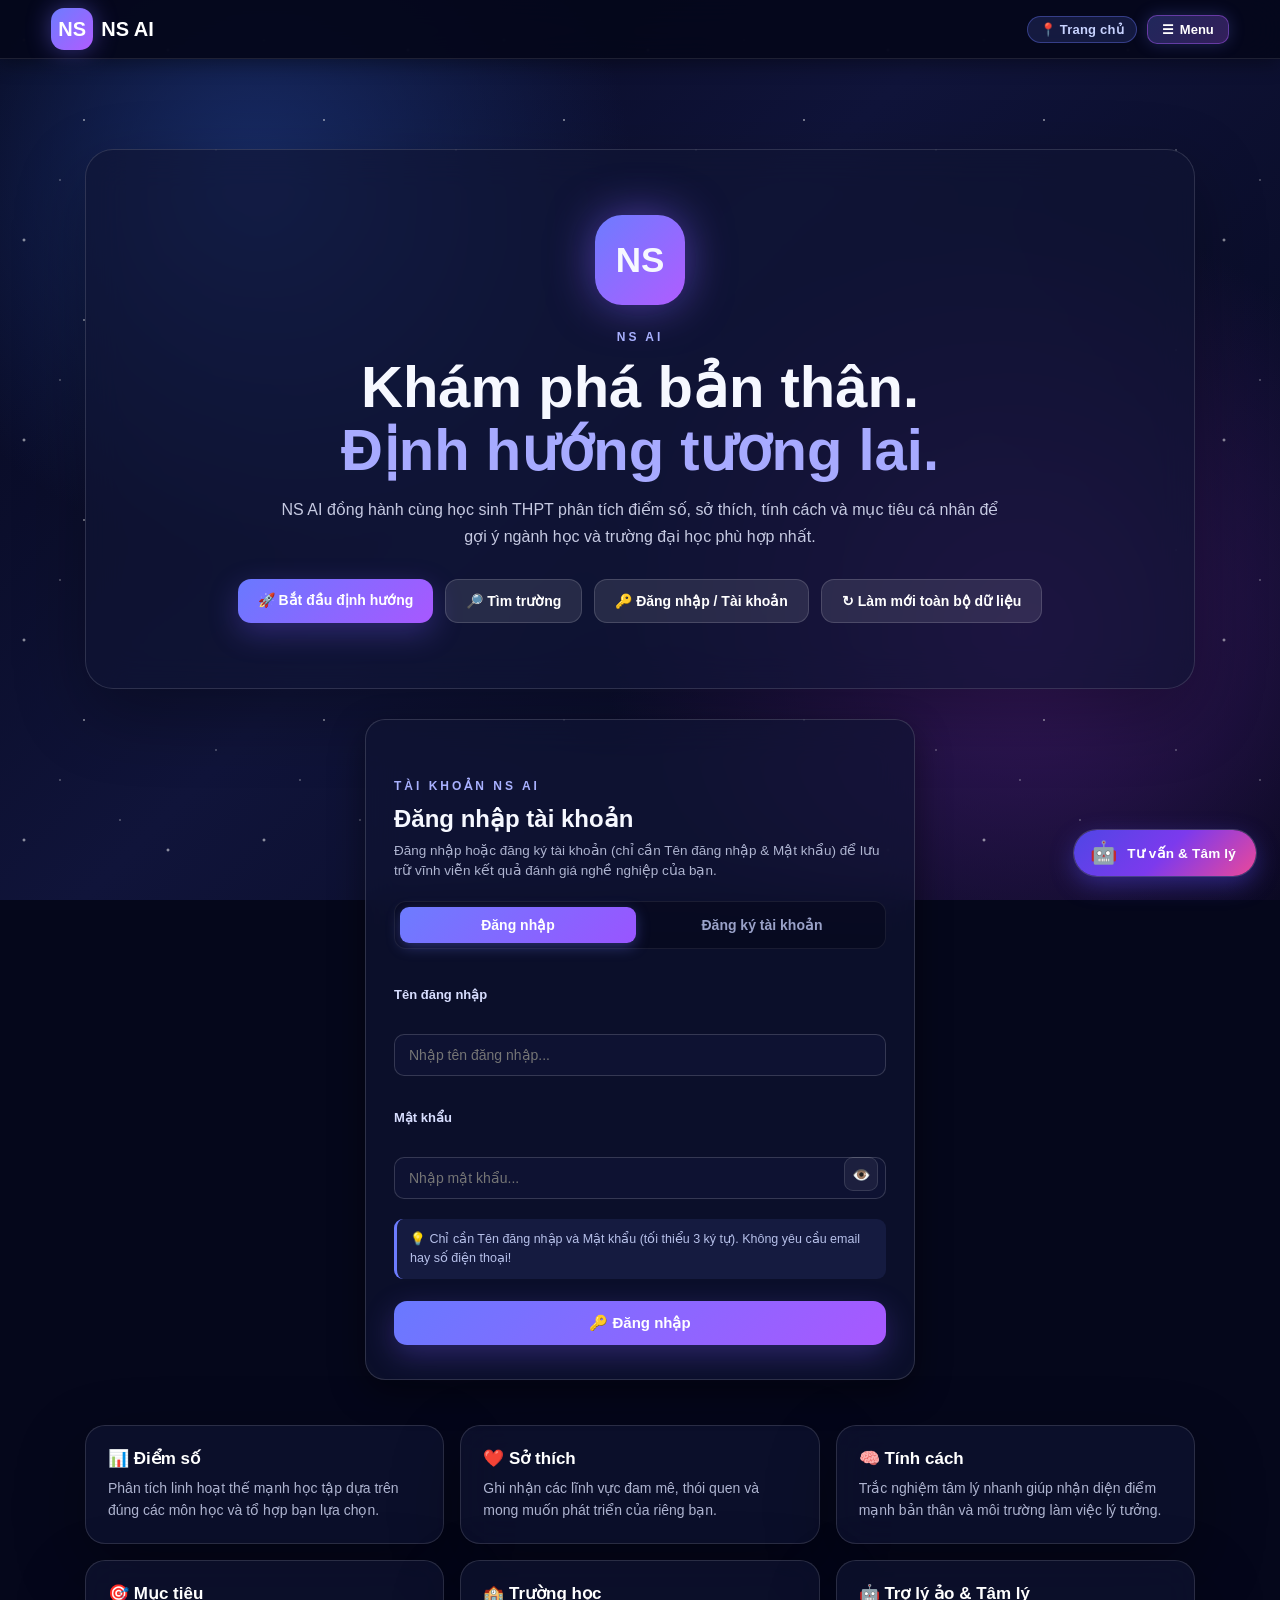
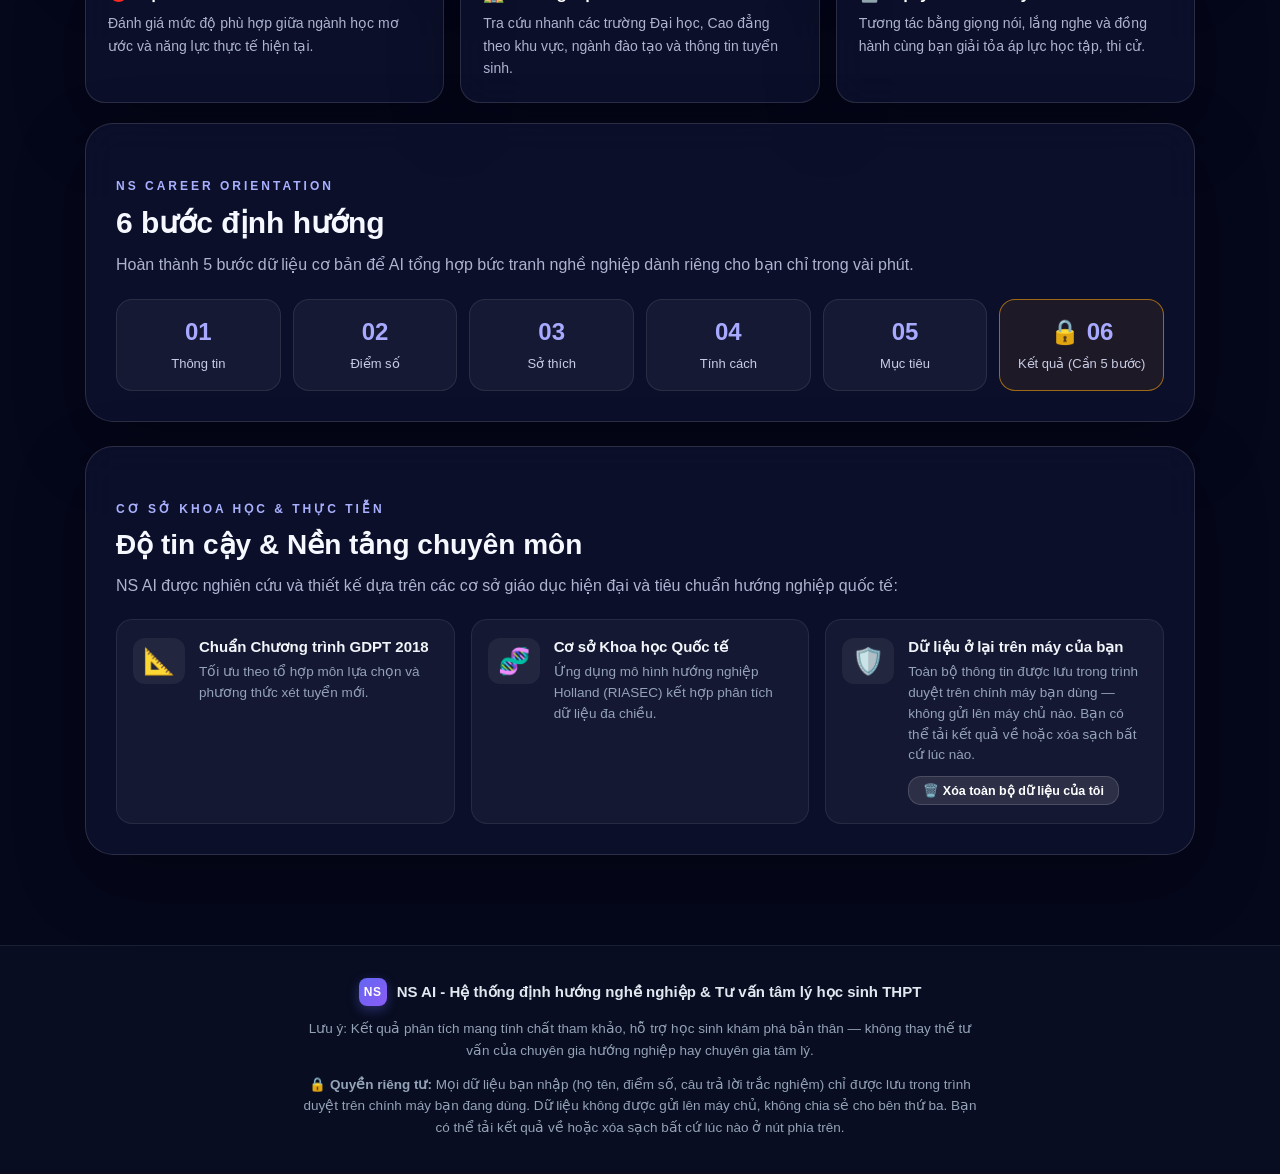
==== index.html @ 6becbe3b "Add files via upload" ====
<!DOCTYPE html>
<html lang="vi">

<head>
  <meta charset="UTF-8">
  <meta name="viewport" content="width=device-width, initial-scale=1.0">
  <title>NS AI</title>
  <link rel="stylesheet" href="style.css">
</head>

<body>
  <div class="stars"></div>

  <header class="topbar">
    <a class="brand" href="index.html"><span>NS</span> NS AI</a>
    <nav>
      <a class="active" href="index.html">Trang chủ</a>
      <a href="thongtin.html">Thông tin</a>
      <a href="diemso.html">Điểm số</a>
      <a href="sothich.html">Sở thích</a>
      <a href="tinhcach.html">Tính cách</a>
      <a href="muctieu.html">Mục tiêu</a>
      <a href="truonghoc.html">Trường học</a>
      <a href="ketqua.html">Kết quả</a>
      <a href="chatbot.html">Chatbot</a>
      <a href="dangnhap.html" class="nav-auth-static">🔑 Đăng nhập</a>
      <button class="session-reset" onclick="resetAllData()">↻ Phiên mới</button>
    </nav>
  </header>

  <main class="hero">
    <section class="glass hero-card">
      <div class="logo-big">NS</div>
      <p class="eyebrow">NS AI</p>
      <h1>Khám phá bản thân.<br><span>Định hướng tương lai.</span></h1>
      <p class="lead">
        NS AI đồng hành cùng học sinh THPT phân tích điểm số, sở thích, tính cách và mục tiêu cá nhân để gợi ý ngành học
        và trường đại học phù hợp nhất.
      </p>

      <div class="actions">
        <a class="btn primary" href="thongtin.html">🚀 Bắt đầu định hướng</a>
        <a class="btn secondary" href="truonghoc.html">🔎 Tìm trường</a>
        <a class="btn secondary" href="#homeAuthSection">🔑 Đăng nhập / Tài khoản</a>
        <button class="btn secondary" onclick="resetAllData()">↻ Làm mới toàn bộ dữ liệu</button>
      </div>
    </section>

    <!-- PHẦN ĐĂNG NHẬP / TÀI KHOẢN TRÊN TRANG CHỦ -->
    <section class="home-auth-section" id="homeAuthSection">
      <div class="glass auth-card home-auth-card">

        <!-- TRƯỜNG HỢP 1: KHI CHƯA ĐĂNG NHẬP -->
        <div id="homeAuthLoggedOut" style="display: block;">
          <p class="eyebrow">TÀI KHOẢN NS AI</p>
          <h2 id="homeAuthTitle" style="font-size: 24px; margin: 6px 0 8px;">Đăng nhập tài khoản</h2>
          <p class="muted" style="margin: 0 0 16px; font-size: 13.5px; line-height: 1.5;">
            Đăng nhập hoặc đăng ký tài khoản (chỉ cần Tên đăng nhập & Mật khẩu) để lưu trữ vĩnh viễn kết quả đánh giá
            nghề nghiệp của bạn.
          </p>

          <div class="auth-tabs">
            <button type="button" class="auth-tab active" id="homeTabLogin" onclick="switchHomeAuthTab('login')">
              Đăng nhập
            </button>
            <button type="button" class="auth-tab" id="homeTabRegister" onclick="switchHomeAuthTab('register')">
              Đăng ký tài khoản
            </button>
          </div>

          <div id="homeAuthAlert" class="auth-alert" style="display: none;"></div>

          <form class="auth-form" id="homeAuthForm" onsubmit="handleHomeAuthSubmit(event)">
            <div class="form-group">
              <label for="homeUsername">Tên đăng nhập</label>
              <input type="text" id="homeUsername" placeholder="Nhập tên đăng nhập..." autocomplete="username" required>
            </div>

            <div class="form-group">
              <label for="homePassword">Mật khẩu</label>
              <div class="pass-wrap">
                <input type="password" id="homePassword" placeholder="Nhập mật khẩu..." autocomplete="current-password"
                  required>
                <button type="button" class="pass-toggle" data-target="homePassword" title="Hiện / ẩn mật khẩu"
                  aria-label="Hiện hoặc ẩn mật khẩu">👁️</button>
              </div>
            </div>

            <div class="auth-hint" id="homeAuthHint">
              💡 Chỉ cần Tên đăng nhập và Mật khẩu (tối thiểu 3 ký tự). Không yêu cầu email hay số điện thoại!
            </div>

            <button type="submit" class="btn primary" id="homeSubmitBtn"
              style="width: 100%; justify-content: center; padding: 13px; font-size: 15px; margin-top: 6px;">
              🔑 Đăng nhập
            </button>
          </form>
        </div>

        <!-- TRƯỜNG HỢP 2: KHI ĐÃ ĐĂNG NHẬP -->
        <div id="homeAuthLoggedIn" style="display: none;">
          <div class="user-profile-header">
            <div class="user-avatar-big">👤</div>
            <div>
              <h2 id="homeProfileUsername" style="font-size: 22px; margin: 0;">Tài khoản</h2>
              <p style="color: #4ade80; font-size: 13.5px; margin: 4px 0 0; font-weight: 500;">
                ✅ Đang đăng nhập & Hồ sơ đã được đồng bộ an toàn
              </p>
            </div>
          </div>

          <p class="muted" style="font-size: 13.5px; margin: 16px 0 20px; line-height: 1.5;">
            Bạn đang sử dụng phiên làm việc được liên kết với tài khoản này. Mọi thay đổi về điểm số, sở thích, tính
            cách và trường đại học sẽ được tự động cập nhật liên tục.
          </p>

          <div class="actions" style="display: flex; gap: 10px; flex-wrap: wrap;">
            <a class="btn primary" href="ketqua.html" style="flex: 1; min-width: 180px; justify-content: center;">
              📊 Xem kết quả phân tích
            </a>
            <a class="btn secondary" href="thongtin.html" style="flex: 1; min-width: 160px; justify-content: center;">
              🚀 Cập nhật hồ sơ
            </a>
            <button type="button" class="btn secondary" onclick="logoutUser()"
              style="color: #ff9d9d; border-color: rgba(255,100,100,0.3); min-width: 110px; justify-content: center;">
              🚪 Đăng xuất
            </button>
          </div>
        </div>

      </div>
    </section>

    <section class="feature-grid">
      <a href="diemso.html" class="glass feature">
        <b>📊 Điểm số</b>
        <p>Phân tích linh hoạt thế mạnh học tập dựa trên đúng các môn học và tổ hợp bạn lựa chọn.</p>
      </a>
      <a href="sothich.html" class="glass feature">
        <b>❤️ Sở thích</b>
        <p>Ghi nhận các lĩnh vực đam mê, thói quen và mong muốn phát triển của riêng bạn.</p>
      </a>
      <a href="tinhcach.html" class="glass feature">
        <b>🧠 Tính cách</b>
        <p>Trắc nghiệm tâm lý nhanh giúp nhận diện điểm mạnh bản thân và môi trường làm việc lý tưởng.</p>
      </a>
      <a href="muctieu.html" class="glass feature">
        <b>🎯 Mục tiêu</b>
        <p>Đánh giá mức độ phù hợp giữa ngành học mơ ước và năng lực thực tế hiện tại.</p>
      </a>
      <a href="truonghoc.html" class="glass feature">
        <b>🏫 Trường học</b>
        <p>Tra cứu nhanh các trường Đại học, Cao đẳng theo khu vực, ngành đào tạo và thông tin tuyển sinh.</p>
      </a>
      <a href="chatbot.html" class="glass feature">
        <b>🤖 Trợ lý ảo & Tâm lý</b>
        <p>Tương tác bằng giọng nói, lắng nghe và đồng hành cùng bạn giải tỏa áp lực học tập, thi cử.</p>
      </a>
    </section>

    <section class="glass process">
      <p class="eyebrow">NS CAREER ORIENTATION</p>
      <h2>6 bước định hướng</h2>
      <p class="muted" style="margin: -8px 0 22px;">Hoàn thành 5 bước dữ liệu cơ bản để AI tổng hợp bức tranh nghề
        nghiệp dành riêng cho bạn chỉ trong vài phút.</p>
      <div class="process-grid">
        <a href="thongtin.html"><strong>01</strong><span>Thông tin</span></a>
        <a href="diemso.html"><strong>02</strong><span>Điểm số</span></a>
        <a href="sothich.html"><strong>03</strong><span>Sở thích</span></a>
        <a href="tinhcach.html"><strong>04</strong><span>Tính cách</span></a>
        <a href="muctieu.html"><strong>05</strong><span>Mục tiêu</span></a>
        <a href="ketqua.html"><strong>06</strong><span>Kết quả từ AI</span></a>
      </div>
    </section>

    <!-- PHẦN CƠ SỞ KHOA HỌC & THỰC TIỄN (KHẲNG ĐỊNH ĐỘ TIN CẬY VỚI BAN GIÁM KHẢO) -->
    <section class="glass trust-section">
      <p class="eyebrow">CƠ SỞ KHOA HỌC &amp; THỰC TIỄN</p>
      <h2>Độ tin cậy &amp; Nền tảng chuyên môn</h2>
      <p class="muted" style="margin: -8px 0 20px;">
        NS AI được nghiên cứu và thiết kế dựa trên các cơ sở giáo dục hiện đại và tiêu chuẩn hướng nghiệp quốc tế:
      </p>
      <div class="trust-grid">
        <div class="trust-card">
          <div class="trust-card-icon">📐</div>
          <div class="trust-card-body">
            <b>Chuẩn Chương trình GDPT 2018</b>
            <p>Tối ưu theo tổ hợp môn lựa chọn và phương thức xét tuyển mới.</p>
          </div>
        </div>
        <div class="trust-card">
          <div class="trust-card-icon">🧬</div>
          <div class="trust-card-body">
            <b>Cơ sở Khoa học Quốc tế</b>
            <p>Ứng dụng mô hình hướng nghiệp Holland (RIASEC) kết hợp phân tích dữ liệu đa chiều.</p>
          </div>
        </div>
        <div class="trust-card">
          <div class="trust-card-icon">🛡️</div>
          <div class="trust-card-body">
            <b>Dữ liệu ở lại trên máy của bạn</b>
            <p>Toàn bộ thông tin được lưu trong trình duyệt trên chính máy bạn dùng — không gửi lên máy chủ nào. Bạn có
              thể tải kết quả về hoặc xóa sạch bất cứ lúc nào.</p>
            <button type="button" class="btn secondary" onclick="confirmDeleteAllData()"
              style="margin-top:10px;font-size:12.5px;padding:6px 14px;">🗑️ Xóa toàn bộ dữ liệu của tôi</button>
          </div>
        </div>
      </div>
    </section>
  </main>

  <footer class="site-footer">
    <div class="footer-content">
      <div class="footer-brand">
        <span class="footer-logo">NS</span>
        <strong>NS AI - Hệ thống định hướng nghề nghiệp &amp; Tư vấn tâm lý học sinh THPT</strong>
      </div>
      <p class="footer-disclaimer">
        Lưu ý: Kết quả phân tích mang tính chất tham khảo, hỗ trợ học sinh khám phá bản thân — không thay thế tư vấn của
        chuyên gia hướng nghiệp hay chuyên gia tâm lý.
      </p>
      <p class="footer-disclaimer">
        🔒 <b>Quyền riêng tư:</b> Mọi dữ liệu bạn nhập (họ tên, điểm số, câu trả lời trắc nghiệm) chỉ được lưu trong
        trình duyệt trên chính máy bạn đang dùng. Dữ liệu không được gửi lên máy chủ, không chia sẻ cho bên thứ ba. Bạn
        có thể tải kết quả về hoặc xóa sạch bất cứ lúc nào ở nút phía trên.
      </p>
    </div>
  </footer>

  <script>
    // Xóa toàn bộ dữ liệu NS AI lưu trên máy này (dùng chung cho trang chủ)
    function confirmDeleteAllData() {
      const ok = window.confirm(
        'Xóa toàn bộ dữ liệu định hướng của bạn trên MÁY NÀY?\n\n' +
        'Bao gồm: thông tin cá nhân, điểm số, sở thích, kết quả trắc nghiệm, mục tiêu, tài khoản và lịch sử trò chuyện.\n\n' +
        'Hành động này không thể hoàn tác.'
      );
      if (!ok) return;
      const keys = [];
      for (let i = 0; i < localStorage.length; i++) {
        const k = localStorage.key(i);
        if (k && k.indexOf('ns_') === 0) keys.push(k);
      }
      keys.forEach(k => localStorage.removeItem(k));
      try { sessionStorage.clear(); } catch (e) { }
      if (typeof showToast === 'function') showToast('Đã xóa toàn bộ dữ liệu trên máy này.', 'success');
      setTimeout(() => location.reload(), 1000);
    }

    // ==========================================
    // NÚT CON MẮT: HIỆN / ẨN MẬT KHẨU
    // ==========================================
    document.querySelectorAll('.pass-toggle').forEach(function (btn) {
      btn.addEventListener('click', function () {
        const input = document.getElementById(btn.dataset.target);
        if (!input) return;
        const showing = input.type === 'text';
        input.type = showing ? 'password' : 'text';
        btn.textContent = showing ? '👁️' : '🙈';
        btn.classList.toggle('is-showing', !showing);
        btn.setAttribute('aria-pressed', String(!showing));
        input.focus();
      });
    });
  </script>

  <!-- NÚT CHATBOT NỔI (FLOATING ACTION BUTTON) -->
  <a href="chatbot.html" class="floating-chat-btn" aria-label="Tư vấn & Tâm lý với Trợ lý ảo NS AI"
    title="Tư vấn & Tâm lý">
    <span class="chat-icon">🤖</span>
    <span class="chat-label">Tư vấn &amp; Tâm lý</span>
    <span class="chat-pulse"></span>
  </a>

  <script src="main.js"></script>

  <script>
    let homeCurrentTab = 'login';

    function switchHomeAuthTab(tab) {
      homeCurrentTab = tab;
      const tabLogin = document.getElementById('homeTabLogin');
      const tabRegister = document.getElementById('homeTabRegister');
      const title = document.getElementById('homeAuthTitle');
      const submitBtn = document.getElementById('homeSubmitBtn');
      const alertBox = document.getElementById('homeAuthAlert');
      const hint = document.getElementById('homeAuthHint');

      if (alertBox) alertBox.style.display = 'none';

      if (tab === 'login') {
        if (tabLogin) tabLogin.classList.add('active');
        if (tabRegister) tabRegister.classList.remove('active');
        if (title) title.textContent = 'Đăng nhập tài khoản';
        if (submitBtn) submitBtn.innerHTML = '🔑 Đăng nhập';
        if (hint) hint.innerHTML = '💡 Chỉ cần Tên đăng nhập và Mật khẩu (tối thiểu 3 ký tự). Không yêu cầu email hay số điện thoại!';
      } else {
        if (tabLogin) tabLogin.classList.remove('active');
        if (tabRegister) tabRegister.classList.add('active');
        if (title) title.textContent = 'Đăng ký tài khoản mới';
        if (submitBtn) submitBtn.innerHTML = '✨ Đăng ký ngay';
        if (hint) hint.innerHTML = '✨ Đăng ký siêu tốc chỉ với 2 thông tin: <strong>Tên đăng nhập</strong> và <strong>Mật khẩu</strong>.';
      }
    }

    function handleHomeAuthSubmit(e) {
      e.preventDefault();
      const u = (document.getElementById('homeUsername').value || '').trim();
      const p = (document.getElementById('homePassword').value || '').trim();
      const alertBox = document.getElementById('homeAuthAlert');

      if (homeCurrentTab === 'login') {
        const res = loginUser(u, p);
        if (res.success) {
          if (alertBox) {
            alertBox.className = 'auth-alert success';
            alertBox.textContent = res.message;
            alertBox.style.display = 'block';
          }
          setTimeout(() => {
            renderHomeAuthState();
            if (typeof renderAuthTopbar === 'function') renderAuthTopbar();
          }, 350);
        } else {
          if (alertBox) {
            alertBox.className = 'auth-alert error';
            alertBox.textContent = res.message;
            alertBox.style.display = 'block';
          }
        }
      } else {
        const res = registerUser(u, p);
        if (res.success) {
          if (alertBox) {
            alertBox.className = 'auth-alert success';
            alertBox.textContent = res.message;
            alertBox.style.display = 'block';
          }
          setTimeout(() => {
            renderHomeAuthState();
            if (typeof renderAuthTopbar === 'function') renderAuthTopbar();
          }, 450);
        } else {
          if (alertBox) {
            alertBox.className = 'auth-alert error';
            alertBox.textContent = res.message;
            alertBox.style.display = 'block';
          }
        }
      }
    }

    function renderHomeAuthState() {
      const loggedOutBox = document.getElementById('homeAuthLoggedOut');
      const loggedInBox = document.getElementById('homeAuthLoggedIn');
      if (!loggedOutBox || !loggedInBox) return;

      const current = typeof getCurrentUser === 'function' ? getCurrentUser() : null;
      if (current) {
        loggedOutBox.style.display = 'none';
        loggedInBox.style.display = 'block';
        const nameEl = document.getElementById('homeProfileUsername');
        if (nameEl) nameEl.textContent = current;
      } else {
        loggedOutBox.style.display = 'block';
        loggedInBox.style.display = 'none';
      }
    }

    if (document.readyState === 'loading') {
      document.addEventListener('DOMContentLoaded', renderHomeAuthState);
    } else {
      renderHomeAuthState();
    }
  </script>

</body>

</html>
---- style.css ----
*{
    box-sizing:border-box;
}

html,
body{
    margin:0;
    min-height:100%;
    font-family:Inter,Segoe UI,Arial,sans-serif;
    color:#f6f8ff;
}

body{
    background:#05071b;
    overflow-x:hidden;
}

body:before,
body:after{
    content:"";
    position:fixed;
    inset:0;
    pointer-events:none;
    z-index:-2;
}

body:before{
    background:
        radial-gradient(circle at 20% 20%,#182c67 0,transparent 30%),
        radial-gradient(circle at 80% 70%,#36175c 0,transparent 35%),
        linear-gradient(135deg,#05071b,#10143a 45%,#05071b);
}

.stars{
    position:fixed;
    inset:0;
    z-index:-1;
    opacity:.8;

    background-image:
        radial-gradient(2px 2px at 10% 20%,white,transparent),
        radial-gradient(1.5px 1.5px at 35% 60%,white,transparent),
        radial-gradient(2px 2px at 70% 25%,white,transparent),
        radial-gradient(1px 1px at 90% 75%,white,transparent),
        radial-gradient(1px 1px at 50% 10%,white,transparent),
        radial-gradient(1px 1px at 25% 90%,white,transparent);

    background-size:240px 200px;
    animation:drift 25s linear infinite;
}

@keyframes drift{
    to{
        transform:translateY(20px);
    }
}


/* ================= HEADER ================= */

.topbar{
    position:sticky;
    top:0;
    z-index:100;

    display:flex;
    align-items:center;
    justify-content:space-between;
    gap:16px;

    padding:12px 4%;

    background:rgba(5,7,27,.75);
    backdrop-filter:blur(18px);

    border-bottom:1px solid rgba(255,255,255,.1);
    transition: all 0.25s ease;
}

.topbar.topbar-collapsed {
    padding: 8px 4%;
    background: rgba(5,7,27,.92);
    box-shadow: 0 4px 20px rgba(0, 0, 0, 0.4);
}

.brand{
    order: 1;
    color:white;
    text-decoration:none;
    font-weight:800;
    font-size:20px;
    white-space:nowrap;
    display: inline-flex;
    align-items: center;
}

.brand span{
    display:inline-grid;
    place-items:center;

    width:42px;
    height:42px;

    border-radius:13px;

    background:linear-gradient(135deg,#6d7cff,#b05cff);

    margin-right:8px;

    box-shadow:
        0 0 25px rgba(119,105,255,.45);
}

nav{
    order: 2;
    display:flex;
    gap:8px;
    flex-wrap:wrap;
    justify-content:flex-end;
    align-items: center;
    transition: opacity 0.2s ease;
}

.topbar.topbar-collapsed nav.nav-collapsed {
    display: none !important;
}

.topbar-toggle-wrap {
    order: 3;
    display: inline-flex;
    align-items: center;
    gap: 10px;
    margin-left: auto;
}

.topbar-current-badge {
    display: inline-flex;
    align-items: center;
    gap: 6px;
    padding: 5px 12px;
    border-radius: 999px;
    background: rgba(109, 124, 255, 0.16);
    border: 1px solid rgba(109, 124, 255, 0.38);
    font-size: 13px;
    font-weight: 600;
    color: #c7d2fe;
    letter-spacing: 0.2px;
    animation: fadeInBadge 0.2s ease;
}

@keyframes fadeInBadge {
    from { opacity: 0; transform: scale(0.95); }
    to { opacity: 1; transform: scale(1); }
}

.btn-toggle-topbar {
    display: inline-flex;
    align-items: center;
    gap: 6px;
    padding: 6px 14px;
    background: rgba(255, 255, 255, 0.08);
    border: 1px solid rgba(255, 255, 255, 0.2);
    border-radius: 10px;
    color: #e2e8f0;
    font-size: 13px;
    font-weight: 600;
    font-family: inherit;
    cursor: pointer;
    transition: all 0.2s ease;
    white-space: nowrap;
    user-select: none;
}

.btn-toggle-topbar * {
    pointer-events: none;
}

.btn-toggle-topbar:hover {
    background: rgba(109, 124, 255, 0.25);
    border-color: rgba(109, 124, 255, 0.5);
    color: #ffffff;
    box-shadow: 0 0 14px rgba(109, 124, 255, 0.25);
    transform: translateY(-1px);
}

.btn-toggle-topbar:active {
    transform: translateY(0);
}

.btn-toggle-topbar.btn-collapsed {
    background: linear-gradient(135deg, rgba(109, 124, 255, 0.28), rgba(176, 92, 255, 0.28));
    border-color: rgba(176, 92, 255, 0.45);
    color: #ffffff;
    box-shadow: 0 0 16px rgba(109, 124, 255, 0.25);
}

.btn-toggle-icon {
    font-size: 13px;
    line-height: 1;
}

@media (max-width: 992px) {
    .topbar {
        flex-wrap: wrap;
        row-gap: 10px;
    }
    .topbar .brand {
        order: 1;
    }
    .topbar-toggle-wrap {
        order: 2;
        margin-left: auto;
    }
    .topbar nav {
        order: 3;
        width: 100%;
        justify-content: flex-start;
        padding-top: 8px;
        border-top: 1px solid rgba(255, 255, 255, 0.08);
    }
}

nav a{
    color:#c8cce5;
    text-decoration:none;

    padding:8px 10px;
    border-radius:10px;

    font-size:13px;
}

nav a:hover,
nav a.active{
    background:rgba(255,255,255,.1);
    color:white;
}


/* ================= HERO ================= */

.hero{
    max-width:1150px;
    margin:70px auto;
    padding:20px;
}

.glass{
    background:rgba(16,20,52,.65);

    border:1px solid rgba(255,255,255,.13);

    box-shadow:
        0 25px 70px rgba(0,0,0,.3);

    backdrop-filter:blur(18px);

    border-radius:28px;
}

.hero-card{
    text-align:center;
    padding:65px 30px;
}

.logo-big{
    margin:auto;

    display:grid;
    place-items:center;

    width:90px;
    height:90px;

    border-radius:27px;

    background:
        linear-gradient(135deg,#6d7cff,#b05cff);

    font-size:35px;
    font-weight:900;

    box-shadow:
        0 0 45px rgba(126,92,255,.55);
}

.eyebrow{
    color:#a9b1ff;
    letter-spacing:3px;
    font-size:12px;
    font-weight:800;
    margin-top:25px;
}

h1{
    font-size:clamp(32px,5vw,58px);
    margin:10px 0 15px;
    line-height:1.08;
}

h1 span{
    color:#a7aaff;
}

.lead{
    max-width:720px;
    margin:0 auto;

    color:#c6cae2;
    line-height:1.7;
}


/* ================= BUTTON ================= */

.actions{
    display:flex;
    gap:12px;
    justify-content:center;
    flex-wrap:wrap;
    margin-top:28px;
}

.btn{
    border:0;
    border-radius:13px;

    padding:13px 20px;

    color:white;
    text-decoration:none;

    font-weight:750;
    cursor:pointer;

    background:rgba(255,255,255,.1);

    font-size:14px;
}

.btn.primary{
    background:
        linear-gradient(135deg,#6979ff,#a858ff);

    box-shadow:
        0 10px 30px rgba(119,91,255,.3);
}

.btn.secondary{
    border:1px solid rgba(255,255,255,.15);
}

.btn.small{
    padding:9px 13px;
    font-size:12px;
}


/* ================= FEATURES ================= */

.feature-grid{
    display:grid;
    grid-template-columns:repeat(3,1fr);
    gap:16px;
    margin-top:18px;
}

.feature,
a.feature{
    display:flex;
    flex-direction:column;
    padding:22px;
    text-decoration:none;
    color:inherit;
    border-radius:20px;
    transition:transform .25s ease, border-color .25s ease, background .25s ease, box-shadow .25s ease;
    cursor:pointer;
}

.feature:hover,
a.feature:hover{
    transform:translateY(-5px);
    border-color:rgba(167,170,255,.45);
    background:rgba(255,255,255,.07);
    box-shadow:0 12px 30px rgba(0,0,0,.35), 0 0 15px rgba(124,58,237,.15);
}

.feature b{
    font-size:17px;
    display:block;
    margin-bottom:8px;
    color:#ffffff;
}

.feature p{
    color:#aeb4d0;
    line-height:1.6;
    margin:0;
    font-size:14px;
}

.muted{
    color:#aeb4d0;
    line-height:1.6;
}


/* ================= PAGE ================= */

.page{
    max-width:1050px;
    margin:35px auto;
    padding:20px;
}

.form-card{
    padding:35px;
}

.form-card.wide{
    max-width:950px;
    margin:auto;
}

.form-card h1{
    font-size:38px;
}


/* ================= FORM ================= */

label{
    display:block;

    color:#dce0f4;
    font-weight:650;

    margin:18px 0;
}

input,
select,
textarea{
    width:100%;

    margin-top:8px;

    padding:14px 15px;

    border-radius:12px;

    border:1px solid rgba(255,255,255,.13);

    background:rgba(0,0,0,.25);

    color:white;

    outline:none;

    font:inherit;
}

select option{
    background:#10132e;
    color:white;
}

input:focus,
textarea:focus,
select:focus{
    border-color:#818aff;

    box-shadow:
        0 0 0 3px rgba(108,120,255,.1);
}

textarea{
    resize:vertical;
    min-height:100px;
}


/* ================= GOAL PROFILE ================= */

.goal-profile{
    margin:25px 0;

    padding:24px;

    border-radius:22px;

    background:rgba(255,255,255,.035);

    border:1px solid rgba(255,255,255,.1);
}

.goal-profile h2{
    margin-top:0;
    margin-bottom:8px;
}

.goal-profile label{
    margin:20px 0;
}

.goal-profile input,
.goal-profile select,
.goal-profile textarea{
    background:rgba(0,0,0,.3);
}


/* ================= PROVINCE SEARCH ================= */

.province-search{
    margin:8px 0 10px;
}

.province-search input{
    width:100%;
}

#searchProvince{
    margin-bottom:8px;
}

#studyLocation{
    width:100%;
}


/* ================= SCORE ================= */

.score-grid{
    display:grid;
    grid-template-columns:repeat(2,1fr);
    gap:8px 18px;
}

.score-grid label{
    margin:8px 0;
}

.score-grid input{
    margin-top:5px;
}


/* ================= CHIPS ================= */

.chips{
    display:flex;
    gap:10px;
    flex-wrap:wrap;
    margin:20px 0;
}

.chip{
    padding:11px 15px;

    border-radius:999px;

    border:1px solid rgba(255,255,255,.12);

    background:rgba(255,255,255,.05);

    color:#dfe2f4;

    cursor:pointer;

    transition:.2s;
}

.chip:hover{
    background:rgba(255,255,255,.1);
    transform:translateY(-1px);
}

.chip.selected{
    background:
        linear-gradient(135deg,#6678ff,#a95aff);

    border-color:transparent;

    color:white;

    box-shadow:
        0 8px 25px rgba(110,90,255,.25);
}

/* ================= HOBBY SEARCH & TABS ================= */

.hobby-search-box{
    display:flex;
    justify-content:space-between;
    align-items:center;
    gap:12px;
    margin:18px 0 10px;
    flex-wrap:wrap;
}

.hobby-search-box input{
    flex:1;
    min-width:260px;
}

.selected-badge{
    font-size:13px;
    color:#a5b4fc;
    background:rgba(99,102,241,.15);
    border:1px solid rgba(99,102,241,.3);
    padding:8px 16px;
    border-radius:999px;
    font-weight:600;
}

.hobby-category-tabs{
    display:flex;
    gap:8px;
    overflow-x:auto;
    padding-bottom:6px;
    margin:12px 0 16px;
}

.hobby-category-tabs::-webkit-scrollbar{
    height:5px;
}

.hobby-category-tabs::-webkit-scrollbar-thumb{
    background:rgba(255,255,255,.15);
    border-radius:4px;
}

.tab-btn{
    white-space:nowrap;
    padding:8px 14px;
    font-size:13px;
    border-radius:999px;
    background:rgba(255,255,255,.05);
    border:1px solid rgba(255,255,255,.1);
    color:#c7cbe2;
    cursor:pointer;
    transition:.2s;
}

.tab-btn:hover{
    background:rgba(255,255,255,.12);
    color:white;
}

.tab-btn.active{
    background:rgba(104,121,255,.25);
    border-color:rgba(104,121,255,.6);
    color:#fff;
    font-weight:600;
}


/* ================= QUESTIONS & MBTI TEST ================= */

.mbti-group-header{
    margin:32px 0 16px;
    padding:14px 18px;
    border-radius:14px;
    background:linear-gradient(135deg,rgba(99,102,241,.18),rgba(168,85,247,.14));
    border:1px solid rgba(130,140,255,.3);
    display:flex;
    align-items:center;
    justify-content:space-between;
    flex-wrap:wrap;
    gap:10px;
}

.mbti-group-title{
    font-size:16px;
    font-weight:700;
    color:#fff;
    display:flex;
    align-items:center;
    gap:8px;
}

.mbti-dim-badge{
    font-size:12px;
    font-weight:600;
    padding:3px 12px;
    border-radius:999px;
    background:rgba(255,255,255,.1);
    color:#c7d2fe;
    border:1px solid rgba(255,255,255,.16);
}

.question{
    padding:20px 22px;
    margin:14px 0;
    border:1px solid rgba(255,255,255,.1);
    border-radius:18px;
    background:rgba(0,0,0,.14);
    transition:border-color .2s;
}

.question:hover{
    border-color:rgba(130,140,255,.25);
}

.question h3{
    margin:0 0 14px;
    font-size:16.5px;
    font-weight:600;
    color:#f1f5f9;
    line-height:1.45;
}

.radio{
    display:flex;
    align-items:flex-start;
    gap:12px;
    margin:9px 0;
    padding:12px 16px;
    border-radius:12px;
    background:rgba(255,255,255,.035);
    border:1px solid rgba(255,255,255,.08);
    cursor:pointer;
    transition:all .2s ease;
}

.radio:hover{
    background:rgba(255,255,255,.08);
    border-color:rgba(130,140,255,.3);
}

.radio:has(input:checked){
    background:linear-gradient(135deg,rgba(99,102,241,.18),rgba(168,85,247,.14));
    border-color:rgba(129,140,248,.6);
    box-shadow:0 4px 14px rgba(99,102,241,.15);
}

.radio input{
    margin-top:3px;
    cursor:pointer;
    accent-color:#8b5cf6;
    width:17px;
    height:17px;
    flex-shrink:0;
}

.radio-content{
    flex:1;
    line-height:1.5;
    color:#e2e8f0;
    font-size:14.5px;
    display:flex;
    align-items:flex-start;
}

.radio-letter{
    display:inline-flex;
    align-items:center;
    justify-content:center;
    width:24px;
    height:24px;
    border-radius:6px;
    background:rgba(255,255,255,.08);
    color:#a5b4fc;
    font-size:13px;
    font-weight:700;
    margin-right:8px;
    flex-shrink:0;
    transition:all .2s;
}

.radio:hover .radio-letter{
    background:rgba(130,140,255,.25);
    color:#fff;
}

.radio:has(input:checked) .radio-letter{
    background:linear-gradient(135deg,#6366f1,#a855f7);
    color:#fff;
    box-shadow:0 2px 8px rgba(99,102,241,.4);
}

.radio-trait-tag{
    display:inline-block;
    font-size:11.5px;
    font-weight:700;
    padding:1px 8px;
    border-radius:4px;
    background:rgba(255,255,255,.12);
    color:#a5b4fc;
    margin-right:6px;
}

.mbti-result-modal{
    position:fixed;
    inset:0;
    background:rgba(0,0,0,.75);
    backdrop-filter:blur(6px);
    display:flex;
    align-items:center;
    justify-content:center;
    z-index:9999;
    padding:20px;
}

.mbti-result-card{
    background:#12162a;
    border:1px solid rgba(130,140,255,.4);
    border-radius:24px;
    max-width:520px;
    width:100%;
    padding:30px;
    text-align:center;
    box-shadow:0 20px 60px rgba(0,0,0,.6);
    animation:fadeIn .3s ease;
}

.mbti-badge-large{
    display:inline-block;
    font-size:32px;
    font-weight:800;
    padding:8px 24px;
    border-radius:16px;
    background:linear-gradient(135deg,#6366f1,#a855f7);
    color:#fff;
    margin:14px 0 10px;
    letter-spacing:2px;
    box-shadow:0 8px 25px rgba(99,102,241,.4);
}

/* PHÂN LOẠI TÍNH CÁCH & CHIỀU KÍCH MBTI */
.q-classification-tag {
    display: inline-flex;
    align-items: center;
    gap: 6px;
    padding: 3px 10px;
    border-radius: 999px;
    background: rgba(109, 124, 255, 0.16);
    border: 1px solid rgba(109, 124, 255, 0.35);
    color: #a5b4fc;
    font-size: 11.5px;
    font-weight: 700;
    margin-bottom: 8px;
    text-transform: uppercase;
    letter-spacing: 0.3px;
}

.opt-tag-prefix {
    display: inline-block;
    color: #c7d2fe;
    font-weight: 700;
    margin-right: 4px;
}

.mbti-dimensions-grid {
    display: grid;
    grid-template-columns: 1fr 1fr;
    gap: 10px;
    margin: 16px 0;
    text-align: left;
}

@media(max-width: 600px) {
    .mbti-dimensions-grid {
        grid-template-columns: 1fr;
    }
}

.mbti-dim-item {
    background: rgba(255, 255, 255, 0.05);
    border: 1px solid rgba(255, 255, 255, 0.1);
    border-radius: 12px;
    padding: 9px 12px;
    font-size: 12.5px;
}

.mbti-dim-label {
    display: flex;
    justify-content: space-between;
    align-items: center;
    color: #cbd5e1;
    font-weight: 600;
    margin-bottom: 6px;
}

.mbti-dim-bar {
    height: 6px;
    background: rgba(255, 255, 255, 0.1);
    border-radius: 999px;
    overflow: hidden;
}

.mbti-dim-fill {
    height: 100%;
    background: linear-gradient(90deg, #6366f1, #a855f7);
    border-radius: 999px;
}


/* ================= NOTICE ================= */

.notice{
    padding:16px;

    border-radius:14px;

    background:rgba(100,115,255,.1);

    border:1px solid rgba(120,130,255,.18);

    color:#dce0ff;
}

.profile-hint{
    margin:18px 0;
}

.profile-mini{
    margin:18px 0;

    padding:13px 15px;

    border-radius:14px;

    background:rgba(105,121,255,.09);

    border:1px solid rgba(130,140,255,.18);

    color:#cdd2ec;

    font-size:13px;
    line-height:1.6;
}

.profile-mini strong{
    color:white;
}


/* ================= RESULT ================= */

.best-match-banner{
    margin:18px 0 10px;
    padding:20px 22px;
    border-radius:18px;
    background:linear-gradient(135deg,rgba(104,121,255,.22),rgba(178,90,255,.26));
    border:1px solid rgba(178,90,255,.45);
    box-shadow:0 8px 30px rgba(104,121,255,.2);
}

.best-match-banner .banner-title{
    font-size:12px;
    font-weight:700;
    letter-spacing:1px;
    color:#cbd5ff;
    margin-bottom:6px;
}

.best-match-banner h2{
    margin:0;
    font-size:22px;
    color:#fff;
    line-height:1.4;
}

.best-match-banner h2 span{
    color:#a5b4fc;
}

.result-card{
    margin:15px 0;
    padding:20px;

    border-radius:18px;

    background:rgba(255,255,255,.045);

    border:1px solid rgba(255,255,255,.1);
    transition:.2s ease;
}

.result-card.top-card{
    background:rgba(255,255,255,.07);
    border:1px solid rgba(130,140,255,.35);
    box-shadow:0 6px 25px rgba(99,102,241,.12);
}

.result-head{
    display:flex;
    justify-content:space-between;
    align-items:center;

    gap:16px;

    font-size:18px;
    flex-wrap:wrap;
}

.fit-badge{
    font-size:13px;
    padding:6px 14px;
    border-radius:999px;
    font-weight:600;
    white-space:nowrap;
    display:inline-flex;
    align-items:center;
    gap:5px;
}

.fit-badge.top{
    background:linear-gradient(135deg,rgba(104,121,255,.35),rgba(178,90,255,.4));
    border:1px solid rgba(178,90,255,.55);
    color:#fff;
    box-shadow:0 4px 15px rgba(130,90,255,.25);
}

.fit-badge.high{
    background:rgba(99,102,241,.18);
    border:1px solid rgba(99,102,241,.38);
    color:#c7d2fe;
}

.fit-badge.good{
    background:rgba(255,255,255,.08);
    border:1px solid rgba(255,255,255,.15);
    color:#cbd1ec;
}

.progress{
    height:9px;

    background:rgba(255,255,255,.08);

    border-radius:20px;

    margin:13px 0;

    overflow:hidden;
}

.progress i{
    display:block;

    height:100%;

    border-radius:20px;

    background:
        linear-gradient(90deg,#6879ff,#b25aff);
}

.result-card p{
    color:#b8bed8;
    line-height:1.55;
    margin-bottom:12px;
}

.combo-section{
    margin-top:14px;
    padding:14px 16px;
    border-radius:14px;
    background:rgba(255,255,255,.05);
    border:1px solid rgba(255,255,255,.08);
}

.combo-label{
    font-size:14px;
    color:#e0e4fc;
    margin-bottom:8px;
    display:flex;
    align-items:center;
    gap:6px;
}

.combo-badges{
    display:flex;
    flex-wrap:wrap;
    gap:8px;
    margin-bottom:8px;
}

.combo-badge{
    display:inline-block;
    padding:5px 12px;
    border-radius:999px;
    font-size:12.5px;
    font-weight:600;
    color:#a5b4fc;
    background:rgba(99,102,241,.15);
    border:1px solid rgba(99,102,241,.32);
}

.combo-advice{
    font-size:13px;
    color:#c4c9e6;
    line-height:1.55;
    margin-top:6px;
}

/* ================= TRƯỜNG ĐẠI HỌC GỢI Ý TRONG TỪNG CARD NGÀNH ================= */

.card-schools-section{
    margin-top:14px;
    padding:14px 16px;
    border-radius:14px;
    background:rgba(255,255,255,.04);
    border:1px solid rgba(255,255,255,.08);
}

.card-schools-label{
    font-size:13.5px;
    color:#cbd5e1;
    margin-bottom:10px;
    display:flex;
    align-items:center;
    gap:6px;
}

.card-schools-list{
    display:flex;
    flex-direction:column;
    gap:8px;
}

.school-inline-item{
    display:flex;
    justify-content:space-between;
    align-items:center;
    gap:10px;
    padding:9px 12px;
    border-radius:10px;
    background:rgba(255,255,255,.05);
    border:1px solid rgba(255,255,255,.07);
    transition:all .2s ease;
}

.school-inline-item:hover{
    background:rgba(255,255,255,.09);
    border-color:rgba(130,140,255,.3);
}

.school-inline-info{
    display:flex;
    align-items:center;
    gap:8px;
    flex-wrap:wrap;
    min-width:0;
}

.school-inline-name{
    font-size:14px;
    font-weight:600;
    color:#f1f5f9;
}

.school-inline-link{
    font-size:12px;
    color:#818cf8;
    text-decoration:none;
    font-weight:600;
    white-space:nowrap;
    padding:4px 10px;
    border-radius:6px;
    background:rgba(99,102,241,.12);
    border:1px solid rgba(99,102,241,.25);
    transition:all .2s;
}

.school-inline-link:hover{
    background:rgba(99,102,241,.25);
    color:#c7d2fe;
    text-decoration:none;
}

.banner-schools{
    margin-top:12px;
    padding-top:10px;
    border-top:1px solid rgba(255,255,255,.1);
    display:flex;
    align-items:center;
    flex-wrap:wrap;
    gap:8px;
    font-size:13.5px;
    color:#d8b4fe;
}

.banner-school-tag{
    display:inline-flex;
    align-items:center;
    padding:4px 12px;
    border-radius:999px;
    background:rgba(255,255,255,.12);
    border:1px solid rgba(255,255,255,.2);
    color:#fff;
    font-size:12.5px;
    font-weight:600;
    text-decoration:none;
    transition:all .2s;
}

.banner-school-tag:hover{
    background:rgba(255,255,255,.25);
    transform:translateY(-1px);
    color:#fff;
}

/* ================= GỢI Ý TRƯỜNG ĐẠI HỌC THEO KẾT QUẢ & VÙNG MIỀN ================= */

.school-rec-section{
    margin-top:36px;
    padding-top:24px;
    border-top:1px dashed rgba(255,255,255,.16);
}

.school-rec-header{
    margin-bottom:20px;
}

.school-rec-header h2{
    font-size:22px;
    color:#fff;
    margin-bottom:8px;
    display:flex;
    align-items:center;
    gap:8px;
}

.school-rec-header p{
    color:#a4adc8;
    font-size:14px;
    line-height:1.5;
}

.school-rec-grid{
    display:grid;
    grid-template-columns:repeat(auto-fill,minmax(320px,1fr));
    gap:18px;
    margin-bottom:24px;
}

.school-rec-card{
    background:rgba(255,255,255,.05);
    border:1px solid rgba(255,255,255,.12);
    border-radius:18px;
    padding:20px;
    display:flex;
    flex-direction:column;
    justify-content:space-between;
    transition:all .25s ease;
}

.school-rec-card:hover{
    background:rgba(255,255,255,.08);
    border-color:rgba(129,140,248,.5);
    transform:translateY(-3px);
    box-shadow:0 10px 28px rgba(0,0,0,.3);
}

.school-rec-card.primary-match{
    border-color:rgba(129,140,248,.45);
    background:linear-gradient(145deg,rgba(99,102,241,.12),rgba(168,85,247,.07));
    box-shadow:0 6px 20px rgba(99,102,241,.12);
}

.school-card-top{
    display:flex;
    justify-content:space-between;
    align-items:flex-start;
    gap:10px;
    margin-bottom:12px;
}

.school-card-name{
    font-size:17px;
    font-weight:700;
    color:#fff;
    line-height:1.35;
}

.location-tag{
    font-size:12px;
    font-weight:600;
    padding:4px 10px;
    border-radius:999px;
    white-space:nowrap;
    background:rgba(14,165,233,.18);
    color:#38bdf8;
    border:1px solid rgba(14,165,233,.35);
}

.location-tag.local{
    background:rgba(16,185,129,.18);
    color:#34d399;
    border-color:rgba(16,185,129,.35);
}

.school-card-majors{
    display:flex;
    flex-wrap:wrap;
    gap:6px;
    margin:10px 0 12px;
}

.school-major-chip{
    font-size:12px;
    padding:4px 9px;
    border-radius:6px;
    background:rgba(255,255,255,.08);
    color:#e2e8f0;
}

.school-major-chip.highlight{
    background:rgba(168,85,247,.22);
    color:#e9d5ff;
    border:1px solid rgba(168,85,247,.45);
    font-weight:600;
}

.school-card-desc{
    font-size:13.5px;
    color:#abb4d3;
    line-height:1.55;
    margin-bottom:16px;
    flex-grow:1;
}

.school-card-footer{
    display:flex;
    justify-content:space-between;
    align-items:center;
    border-top:1px solid rgba(255,255,255,.08);
    padding-top:12px;
    margin-top:auto;
}

.school-card-footer a{
    font-size:13px;
    color:#818cf8;
    text-decoration:none;
    font-weight:600;
    display:inline-flex;
    align-items:center;
    gap:4px;
    transition:color .2s;
}

.school-card-footer a:hover{
    color:#c7d2fe;
    text-decoration:underline;
}

/* ================= SCHOOL SEARCH ================= */

.search-row{
    display:grid;

    grid-template-columns:1fr 250px;

    gap:12px;

    margin:25px 0;
}

.school-grid{
    display:grid;

    grid-template-columns:repeat(2,1fr);

    gap:15px;
}

.school-card{
    padding:20px;

    border:1px solid rgba(255,255,255,.1);

    border-radius:18px;

    background:rgba(255,255,255,.045);

    transition:.2s;
}

.school-card:hover{
    transform:translateY(-2px);

    background:rgba(255,255,255,.06);
}

.school-logo{
    font-size:30px;
}

.school-card h3{
    margin:8px 0;
}

.school-card p{
    color:#b8bed8;
    line-height:1.5;
}

.school-location{
    color:#aeb4d0;
}


/* ================= SCHOOL DETAIL ================= */

.detail-grid{
    display:grid;

    grid-template-columns:1fr 1fr;

    gap:12px;

    margin:22px 0;
}

.detail-grid>div{
    padding:16px;

    border-radius:15px;

    background:rgba(255,255,255,.045);

    border:1px solid rgba(255,255,255,.09);
}

.detail-grid b{
    display:block;
    margin-bottom:7px;
}

.detail-grid p{
    margin:0;

    color:#b8bed8;

    line-height:1.55;
}


/* ================= MODAL ================= */

.modal-backdrop{
    position:fixed;
    inset:0;

    z-index:100;

    background:rgba(0,0,0,.68);

    display:grid;
    place-items:center;

    padding:20px;
}

.modal{
    width:min(760px,100%);

    max-height:90vh;

    overflow:auto;

    padding:30px;

    position:relative;
}

.modal h2{
    font-size:30px;

    margin:8px 35px 5px 0;
}

.modal-close{
    position:absolute;

    right:18px;
    top:15px;

    border:0;

    background:rgba(255,255,255,.08);

    color:white;

    width:36px;
    height:36px;

    border-radius:50%;

    font-size:24px;

    cursor:pointer;
}

.modal-close:hover{
    background:rgba(255,255,255,.15);
}

[hidden]{
    display:none!important;
}


/* ================= CHATBOT ================= */

.chat-card{
    max-width:850px;
    margin:auto;
    padding:25px;
}

.chat-title{
    display:flex;
    gap:15px;
    align-items:center;
}

.chat-title h1{
    font-size:27px;
    margin:0;
}

.chat-title p{
    margin:4px 0;
    color:#aeb4d0;
}

.bot-avatar{
    display:grid;
    place-items:center;

    width:55px;
    height:55px;

    border-radius:16px;

    background:
        linear-gradient(135deg,#6979ff,#b15cff);

    font-weight:900;
}

.messages{
    height:440px;

    overflow-y:auto;

    padding:20px 5px;

    display:flex;
    flex-direction:column;

    gap:12px;
}

.msg{
    max-width:78%;

    padding:13px 16px;

    border-radius:17px;

    line-height:1.6;

    white-space: pre-wrap;

    word-break: break-word;
}

.msg.bot{
    align-self:flex-start;
    background:rgba(255,255,255,.08);
}

.msg.user{
    align-self:flex-end;

    background:
        linear-gradient(135deg,#5e70ff,#9e51ff);
}

.quick-groups{
    display:flex;
    flex-direction:column;
    gap:10px;
    margin:12px 0;
}

.quick{
    display:flex;

    gap:8px;

    overflow-x:auto;
    overflow-y:hidden;

    margin:6px 0;
    padding-bottom:4px;
    scrollbar-width:thin;
    scrollbar-color:rgba(99,102,241,0.3) transparent;
}

.quick::-webkit-scrollbar{
    height:5px;
}
.quick::-webkit-scrollbar-thumb{
    background:rgba(99,102,241,0.3);
    border-radius:10px;
}

.quick button{
    white-space:nowrap;

    background:rgba(255,255,255,.06);

    border:1px solid rgba(255,255,255,.1);

    color:#dce0f5;

    border-radius:999px;

    padding:8px 14px;
    font-size:13px;

    cursor:pointer;
    transition:all .2s ease;
}

.chat-input{
    display:flex;
    gap:8px;
    align-items:center;
}

.chat-input input{
    flex:1;
    min-width:0;
}

.btn-mic, .btn-voice-toggle{
    width:44px;
    height:44px;
    border-radius:50%;
    display:inline-flex;
    align-items:center;
    justify-content:center;
    border:1px solid rgba(255,255,255,.16);
    background:rgba(255,255,255,.08);
    color:#fff;
    font-size:18px;
    cursor:pointer;
    transition:all .25s cubic-bezier(0.4, 0, 0.2, 1);
    flex-shrink:0;
}

.btn-mic:hover, .btn-voice-toggle:hover{
    background:rgba(255,255,255,.18);
    border-color:rgba(255,255,255,.35);
    transform:translateY(-2px);
}

.btn-mic.listening{
    background:linear-gradient(135deg,#ef4444,#dc2626);
    border-color:#f87171;
    box-shadow:0 0 18px rgba(239,68,68,.7);
    animation:micPulse 1.2s infinite ease-in-out;
}

@keyframes micPulse{
    0%{ transform:scale(1); box-shadow:0 0 0 0 rgba(239,68,68,.7); }
    70%{ transform:scale(1.08); box-shadow:0 0 0 12px rgba(239,68,68,0); }
    100%{ transform:scale(1); box-shadow:0 0 0 0 rgba(239,68,68,0); }
}

.btn-voice-toggle.active{
    background:linear-gradient(135deg,rgba(99,102,241,.5),rgba(168,85,247,.5));
    border-color:#818cf8;
    color:#a5b4fc;
}

.voice-status{
    margin-top:10px;
    padding:10px 14px;
    border-radius:10px;
    background:rgba(239,68,68,.12);
    border:1px solid rgba(239,68,68,.35);
    color:#fca5a5;
    font-size:13.5px;
    display:flex;
    align-items:center;
    gap:8px;
    animation:fadeIn .25s ease;
}

.msg-tools{
    margin-top:8px;
    display:flex;
    gap:8px;
    justify-content:flex-end;
}

.btn-read-msg{
    background:rgba(255,255,255,.08);
    border:1px solid rgba(255,255,255,.15);
    color:#cbd5e1;
    padding:4px 10px;
    border-radius:14px;
    font-size:12px;
    cursor:pointer;
    display:inline-flex;
    align-items:center;
    gap:4px;
    transition:all .2s ease;
}

.btn-read-msg:hover{
    background:rgba(255,255,255,.18);
    color:#fff;
    border-color:rgba(255,255,255,.3);
}

.quick button:hover{
    background:rgba(99,102,241,.2);
    border-color:rgba(99,102,241,.4);
    color:#fff;
}

.tiny{
    font-size:11px;
    color:#858ca9;
    line-height:1.5;
}


/* ================= SESSION RESET ================= */

.session-reset{
    border:1px solid rgba(255,255,255,.14);

    background:rgba(255,255,255,.06);

    color:#dfe3f8;

    border-radius:10px;

    padding:8px 10px;

    font-size:12px;

    cursor:pointer;
}

.session-reset:hover{
    background:rgba(255,255,255,.12);
    color:white;
}


/* ================= PROCESS ================= */

.process{
    margin-top:20px;
    padding:30px;
}

.process h2{
    margin:0 0 20px;
    font-size:30px;
}

.process-grid{
    display:grid;
    grid-template-columns:repeat(6,1fr);
    gap:12px;
}

.process-grid a,
.process-grid div{
    display:block;
    padding:18px 12px;
    border-radius:16px;
    background:rgba(255,255,255,.045);
    border:1px solid rgba(255,255,255,.09);
    text-align:center;
    text-decoration:none;
    color:inherit;
    transition:transform .25s ease, border-color .25s ease, background .25s ease, box-shadow .25s ease;
    cursor:pointer;
}

.process-grid a:hover,
.process-grid div:hover{
    transform:translateY(-5px);
    background:rgba(255,255,255,.08);
    border-color:rgba(167,170,255,.45);
    box-shadow:0 10px 24px rgba(0,0,0,.3), 0 0 12px rgba(167,170,255,.2);
}

.process-grid strong{
    display:block;
    font-size:24px;
    color:#a7aaff;
    margin-bottom:8px;
    transition:color .25s ease;
}

.process-grid a:hover strong{
    color:#c4c6ff;
}

.process-grid span{
    color:#c8cde5;
    font-size:13px;
}


/* ================= INFO BOX ================= */

.info-box-grid{
    display:grid;

    grid-template-columns:repeat(auto-fit, minmax(240px, 1fr));

    gap:14px;

    margin:22px 0;
}

.info-box{
    padding:16px;

    border-radius:16px;

    background:rgba(255,255,255,.045);

    border:1px solid rgba(255,255,255,.09);
}

.info-box b{
    display:block;
    margin-bottom:7px;
}

.info-box span{
    color:#aeb4d0;

    font-size:13px;

    line-height:1.5;
}


/* ================= RESPONSIVE ================= */

@media(max-width:900px){

    .feature-grid{
        grid-template-columns:repeat(2,1fr);
    }

    .school-grid{
        grid-template-columns:1fr;
    }

    .process-grid{
        grid-template-columns:repeat(3,1fr);
    }

    .info-box-grid{
        grid-template-columns:1fr;
    }

    .detail-grid{
        grid-template-columns:1fr;
    }

}


@media(max-width:600px){

    .topbar{
        align-items:center;
        flex-direction:row;
        flex-wrap:wrap;
        justify-content:space-between;
        padding:10px 14px;
    }

    .topbar-current-badge {
        font-size: 12px;
        padding: 4px 8px;
    }

    .btn-toggle-topbar {
        padding: 5px 10px;
        font-size: 12px;
    }

    nav{
        display:flex;

        width:100%;

        justify-content:flex-start;

        overflow-x:auto;

        flex-wrap:nowrap;

        padding-bottom:5px;
    }

    nav a{
        white-space:nowrap;
    }

    .hero{
        margin:25px auto;
    }

    .hero-card{
        padding:40px 20px;
    }

    .feature-grid,
    .score-grid,
    .search-row{
        grid-template-columns:1fr;
    }

    .form-card{
        padding:22px;
    }

    .page{
        padding:10px;
    }

    .msg{
        max-width:90%;
    }

    .process-grid{
        grid-template-columns:repeat(2,1fr);
    }

    .session-reset{
        margin-top:5px;
    }

    .chat-input{
        flex-wrap:wrap;
    }

    .chat-input input{
        min-width: 100%;
        order: 1;
    }

    .btn-mic{
        order: 2;
    }

    .btn-voice-toggle{
        order: 3;
    }

    .chat-input .btn.primary{
        flex: 1;
        order: 4;
    }

}


/* ================= SMALL MOBILE ================= */

@media(max-width:420px){

    .brand{
        font-size:18px;
    }

    .brand span{
        width:38px;
        height:38px;
    }

    h1{
        font-size:32px;
    }

    .form-card h1{
        font-size:30px;
    }

    .goal-profile{
        padding:17px;
    }

    .btn{
        width:100%;
        text-align:center;
    }

    .actions{
        flex-direction:column;
    }

}

/* ================= HỆ THỐNG ĐĂNG NHẬP & TÀI KHOẢN ================= */
.auth-nav-item {
    display: inline-flex;
    align-items: center;
    gap: 8px;
    margin-left: 4px;
}

.auth-login-link {
    display: inline-flex;
    align-items: center;
    gap: 6px;
    background: linear-gradient(135deg, rgba(109, 124, 255, 0.25), rgba(176, 92, 255, 0.3));
    border: 1px solid rgba(176, 92, 255, 0.55);
    color: #ffffff !important;
    padding: 7px 14px;
    border-radius: 10px;
    font-size: 13px;
    font-weight: 600;
    text-decoration: none;
    transition: all 0.25s ease;
    box-shadow: 0 0 15px rgba(109, 124, 255, 0.2);
}

.auth-login-link:hover,
.auth-login-link.active {
    background: linear-gradient(135deg, rgba(109, 124, 255, 0.45), rgba(176, 92, 255, 0.5));
    border-color: rgba(255, 255, 255, 0.6);
    box-shadow: 0 0 20px rgba(176, 92, 255, 0.45);
    transform: translateY(-1px);
}

.user-badge {
    display: inline-flex;
    align-items: center;
    gap: 7px;
    background: rgba(255, 255, 255, 0.08);
    border: 1px solid rgba(109, 124, 255, 0.45);
    border-radius: 10px;
    padding: 6px 13px;
    color: #ffffff !important;
    text-decoration: none;
    font-size: 13px;
    font-weight: 600;
    transition: all 0.2s ease;
}

.user-badge:hover,
.user-badge.active {
    background: rgba(109, 124, 255, 0.2);
    border-color: #6d7cff;
    box-shadow: 0 0 15px rgba(109, 124, 255, 0.3);
}

.user-avatar-icon {
    font-size: 14px;
}

.user-name-text {
    max-width: 130px;
    overflow: hidden;
    text-overflow: ellipsis;
    white-space: nowrap;
    color: #c9d2ff;
}

.auth-logout-btn {
    background: rgba(255, 85, 85, 0.15);
    border: 1px solid rgba(255, 85, 85, 0.35);
    color: #ff9d9d;
    border-radius: 8px;
    padding: 6px 10px;
    font-size: 12px;
    cursor: pointer;
    transition: all 0.2s ease;
}

.auth-logout-btn:hover {
    background: rgba(255, 85, 85, 0.28);
    border-color: #ff6e6e;
    color: #ffffff;
}

/* ================= TRANG ĐĂNG NHẬP / ĐĂNG KÝ & PHẦN ĐĂNG NHẬP TRANG CHỦ ================= */
.home-auth-section {
    max-width: 580px;
    margin: 30px auto 45px auto;
    padding: 0 15px;
    position: relative;
    z-index: 2;
}

.home-auth-card {
    border-radius: 20px;
    padding: 30px 28px;
    box-shadow: 0 12px 35px rgba(0, 0, 0, 0.45);
    border: 1px solid rgba(255, 255, 255, 0.14);
}

.auth-container {
    max-width: 480px;
    margin: 50px auto 70px auto;
    padding: 0 20px;
}

.auth-card {
    padding: 34px 28px;
    position: relative;
    border-radius: 20px;
}

.auth-card h1 {
    font-size: 26px;
    margin-top: 6px;
    margin-bottom: 8px;
}

.auth-tabs {
    display: flex;
    gap: 8px;
    background: rgba(5, 7, 27, 0.6);
    padding: 5px;
    border-radius: 12px;
    margin: 20px 0;
    border: 1px solid rgba(255, 255, 255, 0.08);
}

.auth-tab {
    flex: 1;
    padding: 10px 14px;
    text-align: center;
    background: transparent;
    border: none;
    border-radius: 9px;
    color: #9aa2c9;
    font-weight: 600;
    font-size: 14px;
    cursor: pointer;
    transition: all 0.2s ease;
}

.auth-tab.active {
    background: linear-gradient(135deg, #6d7cff, #9955ff);
    color: #ffffff;
    box-shadow: 0 4px 14px rgba(109, 124, 255, 0.35);
}

.auth-form {
    display: flex;
    flex-direction: column;
    gap: 16px;
}

.auth-form .form-group {
    display: flex;
    flex-direction: column;
    gap: 6px;
    text-align: left;
}

.auth-form label {
    font-size: 13px;
    font-weight: 600;
    color: #d8deff;
}

.auth-form input[type="text"],
.auth-form input[type="password"] {
    width: 100%;
    background: rgba(16, 20, 52, 0.85);
    border: 1px solid rgba(255, 255, 255, 0.16);
    color: #ffffff;
    padding: 12px 14px;
    border-radius: 10px;
    font-size: 14px;
    outline: none;
    transition: border-color 0.2s, box-shadow 0.2s;
}

.auth-form input[type="text"]:focus,
.auth-form input[type="password"]:focus {
    border-color: #6d7cff;
    box-shadow: 0 0 12px rgba(109, 124, 255, 0.4);
}

.auth-hint {
    font-size: 12.5px;
    color: #b7c1ea;
    line-height: 1.5;
    background: rgba(109, 124, 255, 0.1);
    padding: 11px 13px;
    border-radius: 9px;
    border-left: 3px solid #6d7cff;
    margin-top: 4px;
}

.auth-alert {
    padding: 12px 14px;
    border-radius: 10px;
    font-size: 13.5px;
    line-height: 1.45;
    margin-bottom: 16px;
    display: none;
    text-align: left;
}

.auth-alert.success {
    display: block;
    background: rgba(46, 213, 115, 0.15);
    border: 1px solid rgba(46, 213, 115, 0.4);
    color: #85efba;
}

.auth-alert.error {
    display: block;
    background: rgba(255, 71, 87, 0.15);
    border: 1px solid rgba(255, 71, 87, 0.4);
    color: #ffa1aa;
}

.auth-btn-full {
    width: 100%;
    padding: 13px;
    font-size: 15px;
    font-weight: 700;
    margin-top: 8px;
    cursor: pointer;
}

/* ================= TRẠNG THÁI TÀI KHOẢN ĐÃ ĐĂNG NHẬP ================= */
.user-profile-card {
    text-align: left;
}

.user-profile-header {
    display: flex;
    align-items: center;
    gap: 14px;
    margin-bottom: 20px;
    padding-bottom: 18px;
    border-bottom: 1px solid rgba(255, 255, 255, 0.1);
}

.user-avatar-big {
    width: 52px;
    height: 52px;
    border-radius: 15px;
    background: linear-gradient(135deg, #6d7cff, #b05cff);
    display: grid;
    place-items: center;
    font-size: 24px;
    box-shadow: 0 0 20px rgba(109, 124, 255, 0.4);
    flex-shrink: 0;
}

.user-profile-header h2 {
    margin: 0;
    font-size: 20px;
    color: #ffffff;
}

.user-profile-header p {
    margin: 4px 0 0 0;
    font-size: 12.5px;
    color: #4ade80;
}

.profile-stats-grid {
    display: grid;
    grid-template-columns: 1fr 1fr;
    gap: 12px;
    margin: 20px 0;
}

@media(max-width: 480px) {
    .profile-stats-grid {
        grid-template-columns: 1fr;
    }
}

.stat-item {
    background: rgba(255, 255, 255, 0.04);
    border: 1px solid rgba(255, 255, 255, 0.09);
    border-radius: 10px;
    padding: 12px;
}

.stat-item .stat-label {
    font-size: 11.5px;
    text-transform: uppercase;
    letter-spacing: 0.5px;
    color: #929bbd;
    margin-bottom: 4px;
}

.stat-item .stat-val {
    font-size: 13.5px;
    font-weight: 600;
    color: #e5e9ff;
    line-height: 1.4;
}

/* ================= BANNER TRẠNG THÁI Ở KẾT QUẢ ================= */
.account-status-banner {
    display: flex;
    align-items: center;
    justify-content: space-between;
    gap: 16px;
    padding: 14px 18px;
    border-radius: 14px;
    margin: 18px 0 24px 0;
    backdrop-filter: blur(10px);
    flex-wrap: wrap;
}

.account-status-banner.logged-in {
    background: linear-gradient(135deg, rgba(38, 166, 91, 0.16), rgba(30, 130, 76, 0.08));
    border: 1px solid rgba(46, 213, 115, 0.35);
    box-shadow: 0 0 20px rgba(46, 213, 115, 0.1);
}

.account-status-banner.guest {
    background: linear-gradient(135deg, rgba(109, 124, 255, 0.16), rgba(176, 92, 255, 0.12));
    border: 1px solid rgba(176, 92, 255, 0.35);
    box-shadow: 0 0 20px rgba(109, 124, 255, 0.1);
}

.banner-left {
    display: flex;
    align-items: center;
    gap: 12px;
    flex: 1;
    min-width: 240px;
    text-align: left;
}

.banner-icon {
    font-size: 26px;
    line-height: 1;
}

.banner-content strong {
    display: block;
    font-size: 14px;
    color: #ffffff;
    margin-bottom: 2px;
}

.banner-content p {
    margin: 0;
    font-size: 12.5px;
    color: #cad1f0;
    line-height: 1.4;
}

.banner-btn {
    padding: 8px 14px;
    border-radius: 9px;
    font-size: 12.5px;
    font-weight: 600;
    text-decoration: none;
    white-space: nowrap;
    border: 1px solid rgba(255, 255, 255, 0.2);
    color: #ffffff;
    background: rgba(255, 255, 255, 0.1);
    transition: all 0.2s;
}

.banner-btn:hover {
    background: rgba(255, 255, 255, 0.2);
    transform: translateY(-1px);
}

.banner-btn.primary {
    background: linear-gradient(135deg, #6d7cff, #9c5cff);
    border-color: rgba(255, 255, 255, 0.3);
    box-shadow: 0 0 15px rgba(109, 124, 255, 0.35);
}

.banner-btn.primary:hover {
    background: linear-gradient(135deg, #7c8bff, #ab6dff);
}

/* ================= PHẦN CÂU HỎI TỰ TRẢ LỜI ================= */
.open-questions-section {
    margin-top: 36px;
    padding-top: 26px;
    border-top: 1px dashed rgba(255, 255, 255, 0.18);
}

.open-section-header {
    margin-bottom: 22px;
    text-align: left;
}

.open-section-header h2 {
    font-size: 20px;
    color: #ffffff;
    margin: 0 0 6px 0;
    display: flex;
    align-items: center;
    gap: 8px;
}

.open-section-header p {
    font-size: 13.5px;
    color: #cbd5e1;
    margin: 0;
    line-height: 1.5;
}

.open-q-card {
    background: rgba(255, 255, 255, 0.04);
    border: 1px solid rgba(255, 255, 255, 0.12);
    border-radius: 14px;
    padding: 18px 20px;
    margin-bottom: 18px;
    text-align: left;
    transition: border-color 0.2s, box-shadow 0.2s;
}

.open-q-card:focus-within {
    border-color: #8b5cf6;
    box-shadow: 0 0 16px rgba(139, 92, 246, 0.25);
    background: rgba(255, 255, 255, 0.06);
}

.open-q-title {
    font-size: 14.5px;
    font-weight: 700;
    color: #e2e8f0;
    margin-bottom: 6px;
    display: flex;
    align-items: center;
    gap: 8px;
    flex-wrap: wrap;
}

.open-q-badge {
    background: rgba(139, 92, 246, 0.25);
    border: 1px solid rgba(139, 92, 246, 0.5);
    color: #c4b5fd;
    font-size: 11px;
    padding: 2px 8px;
    border-radius: 6px;
    text-transform: uppercase;
    letter-spacing: 0.5px;
}

.open-q-hint {
    font-size: 12.5px;
    color: #94a3b8;
    margin-bottom: 10px;
    line-height: 1.45;
}

.open-q-textarea {
    width: 100%;
    min-height: 85px;
    background: rgba(15, 23, 42, 0.65);
    border: 1px solid rgba(255, 255, 255, 0.14);
    border-radius: 10px;
    color: #f8fafc;
    padding: 12px 14px;
    font-size: 13.5px;
    font-family: inherit;
    line-height: 1.5;
    resize: vertical;
    outline: none;
    transition: all 0.2s ease;
}

.open-q-textarea:focus {
    border-color: #6d7cff;
    box-shadow: 0 0 12px rgba(109, 124, 255, 0.35);
}

/* ================= KHUNG CƠ SỞ & LẬP LUẬN PHÂN TÍCH (KETQUA) ================= */
.reasoning-container {
    background: linear-gradient(145deg, rgba(24, 28, 70, 0.75), rgba(13, 17, 46, 0.85));
    border: 1px solid rgba(139, 92, 246, 0.35);
    border-radius: 18px;
    padding: 24px 26px;
    margin: 22px 0 28px 0;
    text-align: left;
    box-shadow: 0 8px 32px rgba(0, 0, 0, 0.3);
    position: relative;
    overflow: hidden;
}

.reasoning-container::before {
    content: "";
    position: absolute;
    top: 0;
    left: 0;
    right: 0;
    height: 3px;
    background: linear-gradient(90deg, #6366f1, #a855f7, #ec4899);
}

.reasoning-head {
    margin-bottom: 18px;
}

.reasoning-badge {
    display: inline-flex;
    align-items: center;
    gap: 6px;
    background: rgba(168, 85, 247, 0.22);
    border: 1px solid rgba(168, 85, 247, 0.5);
    color: #e9d5ff;
    padding: 4px 12px;
    border-radius: 20px;
    font-size: 11.5px;
    font-weight: 700;
    text-transform: uppercase;
    letter-spacing: 0.6px;
    margin-bottom: 8px;
}

.reasoning-title {
    font-size: 20px;
    font-weight: 800;
    color: #ffffff;
    margin: 6px 0 6px 0;
    line-height: 1.35;
}

.reasoning-subtitle {
    font-size: 13.5px;
    color: #cbd5e1;
    margin: 0;
    line-height: 1.5;
}

.reasoning-grid {
    display: grid;
    grid-template-columns: repeat(auto-fit, minmax(270px, 1fr));
    gap: 14px;
    margin: 20px 0;
}

.reasoning-card {
    background: rgba(255, 255, 255, 0.04);
    border: 1px solid rgba(255, 255, 255, 0.1);
    border-radius: 12px;
    padding: 16px;
    display: flex;
    flex-direction: column;
    gap: 8px;
}

.reasoning-card-top {
    display: flex;
    align-items: center;
    gap: 10px;
}

.reasoning-icon {
    font-size: 20px;
    width: 36px;
    height: 36px;
    border-radius: 9px;
    background: rgba(255, 255, 255, 0.08);
    display: grid;
    place-items: center;
    flex-shrink: 0;
}

.reasoning-card-title {
    font-size: 14px;
    font-weight: 700;
    color: #f1f5f9;
}

.reasoning-card-detail {
    font-size: 13px;
    color: #cbd5e1;
    line-height: 1.55;
    margin: 0;
}

.reasoning-card-detail strong {
    color: #93c5fd;
}

.reasoning-card-quote {
    background: rgba(139, 92, 246, 0.12);
    border-left: 3px solid #a855f7;
    padding: 8px 10px;
    border-radius: 6px;
    font-size: 12.5px;
    color: #e2e8f0;
    font-style: italic;
    margin-top: 4px;
}

.reasoning-conclusion-box {
    background: rgba(16, 185, 129, 0.1);
    border: 1px solid rgba(16, 185, 129, 0.35);
    border-radius: 12px;
    padding: 14px 18px;
    margin-top: 16px;
    display: flex;
    align-items: center;
    gap: 12px;
}

.reasoning-conclusion-icon {
    font-size: 24px;
    color: #34d399;
    flex-shrink: 0;
}

.reasoning-conclusion-text {
    font-size: 13.5px;
    color: #ecfdf5;
    line-height: 1.5;
    margin: 0;
}

.reasoning-transition-to-schools {
    margin-top: 22px;
    padding-top: 16px;
    border-top: 1px dashed rgba(255, 255, 255, 0.18);
    display: flex;
    align-items: center;
    justify-content: space-between;
    flex-wrap: wrap;
    gap: 10px;
}

.reasoning-transition-text {
    font-size: 14px;
    font-weight: 700;
    color: #fed7aa;
    display: flex;
    align-items: center;
    gap: 6px;
}

/* ================= Ô NHẬP ĐÁP ÁN E (HYBRID ASSESSMENT: 4 ĐỊNH SẴN + 1 MỞ) ================= */
.radio-custom-option {
    display: flex !important;
    flex-direction: column !important;
    align-items: stretch !important;
    gap: 8px !important;
    cursor: default !important;
    transition: all 0.25s ease;
    border-radius: 12px;
}

.radio-custom-option.selected {
    border-color: rgba(168, 85, 247, 0.5) !important;
    background: rgba(168, 85, 247, 0.08) !important;
}

.custom-radio-top {
    display: flex;
    align-items: center;
    gap: 12px;
    cursor: pointer;
    width: 100%;
}

.custom-radio-top input[type="radio"] {
    margin: 0;
    cursor: pointer;
    accent-color: #a855f7;
    width: 18px;
    height: 18px;
    flex-shrink: 0;
}

.custom-radio-text {
    font-weight: 600;
    color: #f1f5f9;
    font-size: 14.5px;
    line-height: 1.5;
}

.custom-input-wrap {
    width: 100%;
    box-sizing: border-box;
    padding-left: 30px;
    margin-top: 6px;
    display: none;
    opacity: 0;
    transform: translateY(-6px);
    transition: opacity 0.25s cubic-bezier(0.4, 0, 0.2, 1), transform 0.25s cubic-bezier(0.4, 0, 0.2, 1);
}

.custom-input-wrap.active {
    display: block !important;
    opacity: 1 !important;
    transform: translateY(0) !important;
}

@media(max-width: 480px) {
    .custom-input-wrap {
        padding-left: 0;
    }
}

.custom-answer-input {
    width: 100% !important;
    background: rgba(15, 23, 42, 0.9) !important;
    border: 1.5px solid rgba(168, 85, 247, 0.4) !important;
    border-radius: 10px !important;
    color: #ffffff !important;
    padding: 10px 14px !important;
    font-size: 13.5px !important;
    font-family: inherit !important;
    outline: none !important;
    transition: all 0.2s ease !important;
    box-sizing: border-box !important;
    cursor: text !important;
    resize: vertical !important;
    min-height: 48px !important;
    line-height: 1.5 !important;
    user-select: text !important;
    -webkit-user-select: text !important;
    pointer-events: auto !important;
}

.custom-answer-input:focus {
    border-color: #c084fc !important;
    box-shadow: 0 0 16px rgba(192, 132, 252, 0.4) !important;
    background: rgba(15, 23, 42, 0.98) !important;
}

.personal-imprint-card {
    animation: fadeIn 0.4s ease-out;
}

/* ================= CHATBOT HISTORY SIDEBAR (GIAO DIỆN THEO ẢNH) ================= */

.chat-page-wrapper {
    max-width: 1260px !important;
    width: 95%;
    margin: 25px auto !important;
    padding: 0 10px 40px !important;
}

.chat-layout-wrapper {
    display: flex;
    gap: 20px;
    align-items: stretch;
    min-height: 680px;
    position: relative;
}

.chat-sidebar {
    width: 295px;
    min-width: 295px;
    max-width: 295px;
    background: #17181c;
    border: 1px solid rgba(255, 255, 255, 0.08);
    border-radius: 20px;
    display: flex;
    flex-direction: column;
    overflow: hidden;
    box-shadow: 0 12px 35px rgba(0, 0, 0, 0.45);
    z-index: 20;
    transition: transform 0.3s cubic-bezier(0.16, 1, 0.3, 1);
}

.sidebar-header {
    padding: 14px 14px 8px;
}

.btn-new-chat {
    width: 100%;
    padding: 11px 16px;
    border-radius: 12px;
    border: 1px solid rgba(255, 255, 255, 0.12);
    background: rgba(255, 255, 255, 0.06);
    color: #f1f5f9;
    font-size: 13.5px;
    font-weight: 600;
    cursor: pointer;
    display: flex;
    align-items: center;
    justify-content: center;
    gap: 8px;
    transition: all 0.2s ease;
}

.btn-new-chat:hover {
    background: linear-gradient(135deg, rgba(99, 102, 241, 0.3), rgba(168, 85, 247, 0.3));
    border-color: rgba(168, 85, 247, 0.45);
    color: #ffffff;
    transform: translateY(-1px);
}

.sidebar-filter-row {
    display: flex;
    align-items: center;
    justify-content: space-between;
    padding: 8px 18px 8px;
}

.sidebar-filter-title {
    font-size: 14px;
    font-weight: 500;
    color: #9ca3af;
    letter-spacing: 0.3px;
}

.sidebar-filter-btn {
    background: transparent;
    border: none;
    color: #9ca3af;
    cursor: pointer;
    padding: 6px;
    border-radius: 6px;
    display: flex;
    align-items: center;
    justify-content: center;
    transition: all 0.2s ease;
}

.sidebar-filter-btn:hover,
.sidebar-filter-btn.active {
    color: #ffffff;
    background: rgba(255, 255, 255, 0.1);
}

.sidebar-search-box {
    padding: 0 14px 8px;
}

.sidebar-search-box input {
    width: 100%;
    padding: 8px 12px;
    border-radius: 8px;
    border: 1px solid rgba(255, 255, 255, 0.14);
    background: rgba(0, 0, 0, 0.4);
    color: #ffffff;
    font-size: 13px;
    outline: none;
    box-sizing: border-box;
}

.sidebar-search-box input:focus {
    border-color: #818cf8;
}

.conversation-list {
    flex: 1;
    overflow-y: auto;
    padding: 4px 10px;
    display: flex;
    flex-direction: column;
    gap: 3px;
}

.conversation-list::-webkit-scrollbar {
    width: 5px;
}

.conversation-list::-webkit-scrollbar-thumb {
    background: rgba(255, 255, 255, 0.15);
    border-radius: 4px;
}

.conversation-item {
    display: flex;
    align-items: center;
    justify-content: space-between;
    padding: 10px 12px;
    border-radius: 10px;
    color: #d1d5db;
    cursor: pointer;
    font-size: 14px;
    line-height: 1.35;
    transition: all 0.18s ease;
    text-decoration: none;
    position: relative;
    user-select: none;
}

.conversation-item:hover {
    background: rgba(255, 255, 255, 0.07);
    color: #ffffff;
}

.conversation-item.active {
    background: rgba(255, 255, 255, 0.11);
    color: #ffffff;
    font-weight: 500;
}

.conversation-item.active::before {
    content: '';
    position: absolute;
    left: 0;
    top: 6px;
    bottom: 6px;
    width: 3px;
    border-radius: 0 3px 3px 0;
    background: linear-gradient(to bottom, #6366f1, #a855f7);
}

.conversation-title-text {
    flex: 1;
    white-space: nowrap;
    overflow: hidden;
    text-overflow: ellipsis;
    margin-right: 6px;
}

.btn-delete-conv {
    opacity: 0;
    background: transparent;
    border: none;
    color: #94a3b8;
    cursor: pointer;
    font-size: 13px;
    padding: 2px 5px;
    border-radius: 4px;
    transition: all 0.15s ease;
    flex-shrink: 0;
}

.conversation-item:hover .btn-delete-conv {
    opacity: 0.7;
}

.btn-delete-conv:hover {
    opacity: 1 !important;
    color: #f87171;
    background: rgba(239, 68, 68, 0.15);
}

.conversation-empty {
    padding: 24px 12px;
    text-align: center;
    color: #64748b;
    font-size: 13px;
}

/* PROFILE PHÍA DƯỚI SIDEBAR (CHÍNH XÁC THEO ẢNH: AVATAR NÂU "s", TÊN "sơn trần thanh", SUBTITLE, ICON GEAR) */
.sidebar-footer-profile {
    display: flex;
    align-items: center;
    padding: 12px 14px;
    border-top: 1px solid rgba(255, 255, 255, 0.08);
    background: rgba(0, 0, 0, 0.22);
    gap: 10px;
    margin-top: auto;
}

.user-avatar-circle {
    width: 36px;
    height: 36px;
    border-radius: 50%;
    background: #8c6b58; /* Sắc nâu chuẩn như ảnh */
    color: #ffffff;
    font-size: 16px;
    font-weight: 600;
    display: flex;
    align-items: center;
    justify-content: center;
    text-transform: lowercase;
    flex-shrink: 0;
    box-shadow: 0 2px 6px rgba(0, 0, 0, 0.35);
}

.user-profile-info {
    flex: 1;
    min-width: 0;
    display: flex;
    flex-direction: column;
}

.user-display-name {
    color: #ffffff;
    font-size: 14px;
    font-weight: 600;
    white-space: nowrap;
    overflow: hidden;
    text-overflow: ellipsis;
    line-height: 1.25;
}

.user-subtext {
    color: #94a3b8;
    font-size: 12px;
    white-space: nowrap;
    overflow: hidden;
    text-overflow: ellipsis;
    line-height: 1.25;
    margin-top: 2px;
}

.sidebar-gear-btn {
    color: #9ca3af;
    background: transparent;
    border: none;
    cursor: pointer;
    padding: 6px;
    border-radius: 8px;
    display: flex;
    align-items: center;
    justify-content: center;
    text-decoration: none;
    transition: all 0.25s ease;
    flex-shrink: 0;
}

.sidebar-gear-btn:hover {
    color: #ffffff;
    background: rgba(255, 255, 255, 0.1);
    transform: rotate(35deg);
}

/* CHAT MAIN PANEL */
.chat-main-panel {
    flex: 1;
    min-width: 0;
    margin: 0 !important;
    max-width: none !important;
    display: flex;
    flex-direction: column;
}

.chat-top-actions {
    display: flex;
    align-items: center;
    justify-content: space-between;
    margin-bottom: 12px;
    padding-bottom: 10px;
    border-bottom: 1px solid rgba(255, 255, 255, 0.07);
    gap: 10px;
}

.btn-toggle-sidebar {
    display: none;
    align-items: center;
    gap: 6px;
    background: rgba(255, 255, 255, 0.08);
    border: 1px solid rgba(255, 255, 255, 0.15);
    color: #e2e8f0;
    padding: 6px 12px;
    border-radius: 8px;
    font-size: 13px;
    cursor: pointer;
    transition: all 0.2s ease;
}

.btn-toggle-sidebar:hover {
    background: rgba(255, 255, 255, 0.16);
    color: #ffffff;
}

.active-chat-badge {
    font-size: 13px;
    color: #a5b4fc;
    background: rgba(99, 102, 241, 0.12);
    border: 1px solid rgba(99, 102, 241, 0.25);
    padding: 4px 12px;
    border-radius: 20px;
    white-space: nowrap;
    overflow: hidden;
    text-overflow: ellipsis;
    max-width: 320px;
}

/* BACKDROP OVERLAY TRÊN MÀN HÌNH NHỎ */
.sidebar-backdrop {
    display: none;
    position: fixed;
    top: 0;
    left: 0;
    right: 0;
    bottom: 0;
    background: rgba(0, 0, 0, 0.65);
    backdrop-filter: blur(4px);
    z-index: 998;
}

@media (max-width: 900px) {
    .btn-toggle-sidebar {
        display: inline-flex;
    }

    .chat-layout-wrapper {
        display: block;
    }

    .chat-sidebar {
        position: fixed;
        top: 0;
        bottom: 0;
        left: 0;
        width: 300px;
        max-width: 85vw;
        border-radius: 0 18px 18px 0;
        transform: translateX(-105%);
        z-index: 999;
        box-shadow: 10px 0 40px rgba(0, 0, 0, 0.7);
    }

    .chat-sidebar.open {
        transform: translateX(0);
    }

    .sidebar-backdrop.active {
        display: block;
    }
}

/* ================= GEMINI AI INTEGRATION STYLES ================= */

.btn-gemini-config {
    display: inline-flex;
    align-items: center;
    gap: 6px;
    background: linear-gradient(135deg, rgba(168, 85, 247, 0.18), rgba(99, 102, 241, 0.18));
    border: 1px solid rgba(168, 85, 247, 0.38);
    color: #c084fc;
    padding: 5px 12px;
    border-radius: 20px;
    font-size: 12.5px;
    font-weight: 600;
    cursor: pointer;
    transition: all 0.25s ease;
    white-space: nowrap;
}

.btn-gemini-config:hover {
    background: linear-gradient(135deg, rgba(168, 85, 247, 0.32), rgba(99, 102, 241, 0.32));
    border-color: #c084fc;
    color: #ffffff;
    box-shadow: 0 0 14px rgba(168, 85, 247, 0.4);
    transform: translateY(-1px);
}

.btn-gemini-config.active-gemini {
    background: linear-gradient(135deg, #6366f1, #a855f7);
    color: #ffffff;
    border-color: #c084fc;
    box-shadow: 0 0 15px rgba(168, 85, 247, 0.5);
}

/* MODAL CẤU HÌNH GEMINI */
.gemini-modal-backdrop {
    display: none;
    position: fixed;
    top: 0; left: 0; right: 0; bottom: 0;
    background: rgba(0, 0, 0, 0.75);
    backdrop-filter: blur(6px);
    z-index: 1000;
    align-items: center;
    justify-content: center;
    padding: 16px;
}

.gemini-modal-backdrop.open {
    display: flex;
}

.gemini-modal {
    background: #171822;
    border: 1px solid rgba(255, 255, 255, 0.16);
    border-radius: 20px;
    max-width: 520px;
    width: 100%;
    padding: 26px 28px;
    box-shadow: 0 20px 50px rgba(0, 0, 0, 0.6);
    color: #ffffff;
    animation: modalPopIn 0.22s ease;
    box-sizing: border-box;
}

@keyframes modalPopIn {
    0% { transform: scale(0.92); opacity: 0; }
    100% { transform: scale(1); opacity: 1; }
}

/* HIỆU ỨNG AI ĐANG SUY NGHĨ (THINKING PULSE) */
.msg-thinking {
    display: flex;
    align-items: center;
    gap: 10px;
    font-style: italic;
    color: #cbd5e1;
    background: rgba(255, 255, 255, 0.05) !important;
}

.thinking-dots {
    display: inline-flex;
    gap: 5px;
    align-items: center;
}

.thinking-dots span {
    width: 7px;
    height: 7px;
    border-radius: 50%;
    background: #a855f7;
    animation: thinkingBounce 1.4s infinite ease-in-out both;
}

.thinking-dots span:nth-child(1) { animation-delay: -0.32s; }
.thinking-dots span:nth-child(2) { animation-delay: -0.16s; }

@keyframes thinkingBounce {
    0%, 80%, 100% { transform: scale(0.3); opacity: 0.3; }
    40% { transform: scale(1); opacity: 1; }
}

/* ================= STEPPER TIẾN TRÌNH ĐỊNH HƯỚNG ================= */
.orientation-stepper {
  width: 100%;
  max-width: 820px;
  margin: 0 auto 24px;
  padding: 12px 18px;
  background: rgba(18, 24, 43, 0.65);
  border: 1px solid rgba(255, 255, 255, 0.12);
  border-radius: 18px;
  backdrop-filter: blur(14px);
  -webkit-backdrop-filter: blur(14px);
  box-shadow: 0 8px 32px rgba(0, 0, 0, 0.28);
}

.stepper-container {
  display: flex;
  align-items: center;
  justify-content: space-between;
  position: relative;
  overflow-x: auto;
  padding: 4px 2px;
  gap: 4px;
}

.stepper-container::-webkit-scrollbar {
  display: none;
}

.step-item {
  display: flex;
  flex-direction: column;
  align-items: center;
  text-decoration: none;
  color: #94a3b8;
  transition: all 0.25s ease;
  min-width: 58px;
  flex-shrink: 0;
  cursor: pointer;
}

.step-item:hover {
  color: #e2e8f0;
  transform: translateY(-1px);
}

.step-num {
  width: 32px;
  height: 32px;
  border-radius: 50%;
  background: rgba(255, 255, 255, 0.08);
  border: 1.5px solid rgba(255, 255, 255, 0.2);
  display: flex;
  align-items: center;
  justify-content: center;
  font-weight: 700;
  font-size: 13px;
  margin-bottom: 6px;
  transition: all 0.25s ease;
  color: #cbd5e1;
}

.step-label {
  font-size: 12px;
  font-weight: 600;
  white-space: nowrap;
  letter-spacing: 0.2px;
}

.step-item.active {
  color: #c084fc;
}

.step-item.active .step-num {
  background: linear-gradient(135deg, #6366f1, #a855f7);
  border-color: #d8b4fe;
  color: #ffffff;
  box-shadow: 0 0 16px rgba(168, 85, 247, 0.7);
  transform: scale(1.1);
}

.step-item.completed {
  color: #38bdf8;
}

.step-item.completed .step-num {
  background: rgba(16, 185, 129, 0.2);
  border-color: #10b981;
  color: #34d399;
}

.step-line {
  flex: 1;
  height: 2px;
  background: rgba(255, 255, 255, 0.12);
  margin: 0 4px 18px;
  min-width: 14px;
  transition: all 0.3s ease;
}

.step-line.filled {
  background: linear-gradient(90deg, #10b981, #6366f1);
  box-shadow: 0 0 8px rgba(99, 102, 241, 0.4);
}

@media (max-width: 640px) {
  .orientation-stepper {
    padding: 10px 12px;
    margin-bottom: 18px;
  }
  .step-label {
    font-size: 10.5px;
  }
  .step-num {
    width: 26px;
    height: 26px;
    font-size: 11px;
    margin-bottom: 4px;
  }
  .step-line {
    margin-bottom: 14px;
    min-width: 8px;
  }
}

/* ================= TOAST NOTIFICATION ================= */
.toast-container {
  position: fixed;
  bottom: 24px;
  right: 24px;
  z-index: 99999;
  display: flex;
  flex-direction: column;
  gap: 10px;
  pointer-events: none;
}

.toast-item {
  pointer-events: auto;
  background: rgba(15, 23, 42, 0.92);
  color: #f1f5f9;
  border: 1px solid rgba(255, 255, 255, 0.15);
  border-radius: 12px;
  padding: 12px 18px;
  font-size: 13.5px;
  box-shadow: 0 10px 30px rgba(0, 0, 0, 0.4);
  backdrop-filter: blur(12px);
  animation: toastIn 0.3s cubic-bezier(0.16, 1, 0.3, 1) forwards;
  transition: opacity 0.3s ease, transform 0.3s ease;
}

.toast-item.toast-success {
  border-left: 4px solid #10b981;
}

.toast-item.toast-info {
  border-left: 4px solid #6366f1;
}

.toast-item.toast-error {
  border-left: 4px solid #ef4444;
}

.toast-item.fade-out {
  opacity: 0;
  transform: translateY(10px);
}

@keyframes toastIn {
  from { opacity: 0; transform: translateY(16px); }
  to { opacity: 1; transform: translateY(0); }
}

/* ================= FOOTER ================= */
.site-footer {
    margin-top: 50px;
    padding: 32px 20px 36px;
    border-top: 1px solid rgba(255, 255, 255, 0.08);
    background: rgba(15, 23, 42, 0.45);
    backdrop-filter: blur(12px);
    text-align: center;
    position: relative;
    z-index: 10;
}

.footer-content {
    max-width: 1050px;
    margin: 0 auto;
    display: flex;
    flex-direction: column;
    align-items: center;
    gap: 12px;
}

.footer-brand {
    display: inline-flex;
    align-items: center;
    gap: 10px;
    color: #e2e8f0;
    font-size: 15px;
    font-weight: 600;
}

.footer-logo {
    display: inline-flex;
    align-items: center;
    justify-content: center;
    width: 28px;
    height: 28px;
    border-radius: 8px;
    background: linear-gradient(135deg, #6366f1, #8b5cf6);
    color: #ffffff;
    font-size: 12px;
    font-weight: 700;
    letter-spacing: 0.5px;
    box-shadow: 0 4px 12px rgba(99, 102, 241, 0.35);
}

.footer-disclaimer {
    margin: 0;
    color: #94a3b8;
    font-size: 13.5px;
    line-height: 1.6;
    max-width: 680px;
}

/* ================= FLOATING CHATBOT BUTTON ================= */
.floating-chat-btn {
    position: fixed;
    bottom: 24px;
    right: 24px;
    z-index: 999;
    display: inline-flex;
    align-items: center;
    gap: 10px;
    padding: 12px 20px 12px 16px;
    border-radius: 999px;
    background: linear-gradient(135deg, #4f46e5 0%, #7c3aed 50%, #ec4899 100%);
    color: #ffffff !important;
    text-decoration: none !important;
    font-weight: 600;
    font-size: 14px;
    letter-spacing: 0.2px;
    box-shadow: 0 8px 25px rgba(79, 70, 229, 0.45), 0 0 0 1px rgba(255, 255, 255, 0.2);
    backdrop-filter: blur(8px);
    transition: all 0.3s cubic-bezier(0.34, 1.56, 0.64, 1);
    cursor: pointer;
}

.floating-chat-btn:hover {
    transform: translateY(-4px) scale(1.04);
    box-shadow: 0 12px 30px rgba(124, 58, 237, 0.6), 0 0 20px rgba(236, 72, 153, 0.4);
    color: #ffffff !important;
}

.floating-chat-btn .chat-icon {
    font-size: 22px;
    line-height: 1;
    display: inline-block;
    animation: chatWiggle 3.5s ease-in-out infinite;
}

.floating-chat-btn .chat-label {
    white-space: nowrap;
    font-size: 13.5px;
    font-weight: 600;
}

.floating-chat-btn .chat-pulse {
    position: absolute;
    inset: -3px;
    border-radius: 999px;
    border: 2px solid rgba(167, 139, 250, 0.6);
    animation: chatPulseRing 2.4s cubic-bezier(0.24, 0, 0.38, 1) infinite;
    pointer-events: none;
    opacity: 0;
}

@keyframes chatWiggle {
    0%, 100% { transform: rotate(0deg); }
    15% { transform: rotate(-14deg); }
    30% { transform: rotate(14deg); }
    45% { transform: rotate(-8deg); }
    60% { transform: rotate(8deg); }
    75% { transform: rotate(0deg); }
}

@keyframes chatPulseRing {
    0% { transform: scale(0.96); opacity: 0.85; }
    50% { opacity: 0.3; }
    100% { transform: scale(1.24); opacity: 0; }
}

@media (max-width: 600px) {
    .floating-chat-btn {
        bottom: 18px;
        right: 18px;
        padding: 12px;
        border-radius: 50%;
        width: 52px;
        height: 52px;
        justify-content: center;
    }
    .floating-chat-btn .chat-label {
        display: none;
    }
}

/* ================= TRUST SECTION (CƠ SỞ KHOA HỌC) ================= */
.trust-section {
    margin-top: 24px;
    padding: 30px;
}

.trust-section h2 {
    margin: 0 0 20px;
    font-size: 28px;
}

.trust-grid {
    display: grid;
    grid-template-columns: repeat(3, 1fr);
    gap: 16px;
}

.trust-card {
    display: flex;
    align-items: flex-start;
    gap: 14px;
    padding: 18px 16px;
    background: rgba(255, 255, 255, 0.04);
    border: 1px solid rgba(255, 255, 255, 0.08);
    border-radius: 16px;
    transition: transform 0.25s ease, border-color 0.25s ease, background 0.25s ease;
}

.trust-card:hover {
    transform: translateY(-4px);
    border-color: rgba(167, 170, 255, 0.4);
    background: rgba(255, 255, 255, 0.07);
}

.trust-card-icon {
    font-size: 26px;
    line-height: 1;
    flex-shrink: 0;
    padding: 10px;
    background: rgba(255, 255, 255, 0.06);
    border-radius: 12px;
}

.trust-card-body b {
    display: block;
    font-size: 15px;
    color: #f1f5f9;
    margin-bottom: 6px;
}

.trust-card-body p {
    margin: 0;
    color: #94a3b8;
    font-size: 13.5px;
    line-height: 1.55;
}

@media (max-width: 900px) {
    .trust-grid {
        grid-template-columns: 1fr;
    }
}

/* ================= IN / XUẤT HỒ SƠ PDF (@media print) ================= */
@media print {
    /* Ẩn hoàn toàn các thành phần tương tác & điều hướng không cần in */
    .topbar,
    .stars,
    .floating-chat-btn,
    .actions,
    .result-toolbar,
    .session-reset,
    .nav-auth-static,
    .site-footer,
    button,
    .banner-schools,
    .account-status-banner {
        display: none !important;
    }

    body {
        background: #ffffff !important;
        color: #0f172a !important;
        font-family: -apple-system, BlinkMacSystemFont, "Segoe UI", Roboto, Helvetica, Arial, sans-serif !important;
        font-size: 11pt !important;
        line-height: 1.45 !important;
        margin: 0 !important;
        padding: 15mm !important;
    }

    .page {
        max-width: 100% !important;
        margin: 0 !important;
        padding: 0 !important;
    }

    .form-card,
    .form-card.wide,
    .glass {
        background: transparent !important;
        border: none !important;
        box-shadow: none !important;
        backdrop-filter: none !important;
        padding: 0 !important;
    }

    h1 {
        color: #0f172a !important;
        font-size: 20pt !important;
        margin: 0 0 8pt 0 !important;
        border-bottom: 2pt solid #2563eb !important;
        padding-bottom: 6pt !important;
    }

    .eyebrow {
        color: #2563eb !important;
        font-size: 9.5pt !important;
        font-weight: 700 !important;
        letter-spacing: 0.5px !important;
    }

    .muted {
        color: #475569 !important;
        font-size: 10.5pt !important;
        margin-bottom: 12pt !important;
    }

    .best-match-banner {
        background: #f8fafc !important;
        border: 1.5pt solid #2563eb !important;
        border-radius: 8pt !important;
        color: #0f172a !important;
        padding: 12pt !important;
        margin: 12pt 0 !important;
        page-break-inside: avoid;
    }

    .best-match-banner h2 {
        color: #1e3a8a !important;
        font-size: 16pt !important;
    }

    .best-match-banner h2 span {
        color: #2563eb !important;
    }

    .reasoning-container {
        border: 1pt solid #cbd5e1 !important;
        border-radius: 8pt !important;
        background: #ffffff !important;
        padding: 12pt !important;
        margin-bottom: 14pt !important;
        page-break-inside: avoid;
    }

    .reasoning-title {
        color: #0f172a !important;
        font-size: 13pt !important;
        font-weight: 700 !important;
    }

    .reasoning-card {
        border: 1pt solid #e2e8f0 !important;
        background: #f8fafc !important;
        color: #334155 !important;
        padding: 8pt !important;
    }

    .reasoning-card-title {
        color: #1e293b !important;
        font-weight: 700 !important;
    }

    .reasoning-conclusion-box {
        background: #eff6ff !important;
        border-left: 3pt solid #2563eb !important;
        color: #1e3a8a !important;
        padding: 8pt !important;
    }

    .result-card {
        border: 1pt solid #cbd5e1 !important;
        border-radius: 8pt !important;
        background: #ffffff !important;
        color: #1e293b !important;
        padding: 12pt !important;
        margin-bottom: 12pt !important;
        page-break-inside: avoid;
        box-shadow: none !important;
    }

    .result-head b {
        color: #0f172a !important;
        font-size: 13pt !important;
    }

    .fit-badge {
        border: 1pt solid #2563eb !important;
        color: #1e3a8a !important;
        background: #eff6ff !important;
        font-size: 9.5pt !important;
    }

    .fit-progress-box {
        background: #f8fafc !important;
        border: 1pt solid #e2e8f0 !important;
        padding: 6pt 10pt !important;
    }

    .fit-progress-box span {
        color: #0f172a !important;
    }

    .card-evidence-box {
        background: #f8fafc !important;
        border: 1pt solid #e2e8f0 !important;
        color: #334155 !important;
    }

    .combo-section {
        border-top: 1pt solid #e2e8f0 !important;
    }

    .combo-badge {
        background: #f1f5f9 !important;
        border: 1pt solid #cbd5e1 !important;
        color: #1e293b !important;
    }

    .card-schools-section {
        border-top: 1pt solid #e2e8f0 !important;
    }

    .school-inline-item {
        background: #f8fafc !important;
        border: 1pt solid #e2e8f0 !important;
    }

    .school-inline-name {
        color: #0f172a !important;
    }
}

/* ==========================================================================
   TÍNH NĂNG MỚI ĐỘT PHÁ KHKT (NOVELTY FEATURES)
   1. Bộ giả lập cải thiện điểm số (What-If Simulator)
   2. Phân tích Độ lệch Kỳ vọng & Cảnh báo Áp lực (Expectation Gap Index)
   3. Lộ trình hành động cá nhân hóa 3 giai đoạn (3-Step Action Plan)
   4. Chế độ Trải nghiệm thử 1 ngày làm nghề (Role-play Simulation)
   ========================================================================== */

/* 1. PHÂN TÍCH ĐỘ LỆCH KỲ VỌNG & CẢNH BÁO ÁP LỰC (EXPECTATION GAP INDEX) */
.expectation-gap-card {
    background: linear-gradient(135deg, rgba(30, 41, 59, 0.75), rgba(15, 23, 42, 0.85));
    border: 1.5px solid rgba(148, 163, 184, 0.25);
    border-radius: 18px;
    padding: 24px;
    margin: 24px 0;
    backdrop-filter: blur(12px);
    box-shadow: 0 10px 30px rgba(0, 0, 0, 0.35);
    transition: all 0.3s ease;
}

.expectation-gap-card.optimal {
    border-color: rgba(52, 211, 153, 0.5);
    box-shadow: 0 10px 30px rgba(16, 185, 129, 0.15);
}

.expectation-gap-card.challenge {
    border-color: rgba(251, 191, 36, 0.5);
    box-shadow: 0 10px 30px rgba(245, 158, 11, 0.15);
}

.expectation-gap-card.warning {
    border-color: rgba(244, 63, 94, 0.55);
    box-shadow: 0 10px 30px rgba(239, 68, 68, 0.2);
    background: linear-gradient(135deg, rgba(69, 10, 10, 0.35), rgba(15, 23, 42, 0.9));
}

.expectation-head {
    display: flex;
    justify-content: space-between;
    align-items: flex-start;
    flex-wrap: wrap;
    gap: 14px;
    margin-bottom: 18px;
}

.expectation-badge {
    display: inline-flex;
    align-items: center;
    gap: 6px;
    padding: 5px 12px;
    border-radius: 999px;
    font-size: 12px;
    font-weight: 700;
    letter-spacing: 0.5px;
    text-transform: uppercase;
}

.expectation-badge.optimal {
    background: rgba(16, 185, 129, 0.15);
    border: 1px solid rgba(52, 211, 153, 0.5);
    color: #34d399;
}

.expectation-badge.challenge {
    background: rgba(245, 158, 11, 0.15);
    border: 1px solid rgba(251, 191, 36, 0.5);
    color: #fbbf24;
}

.expectation-badge.warning {
    background: rgba(239, 68, 68, 0.18);
    border: 1px solid rgba(248, 113, 113, 0.5);
    color: #f87171;
}

.expectation-meter-box {
    margin: 16px 0 20px;
    background: rgba(255, 255, 255, 0.035);
    border: 1px solid rgba(255, 255, 255, 0.08);
    border-radius: 14px;
    padding: 14px 18px;
}

.expectation-meter-labels {
    display: flex;
    justify-content: space-between;
    align-items: center;
    margin-bottom: 8px;
    font-size: 13px;
    font-weight: 600;
}

.expectation-meter-bar {
    width: 100%;
    height: 10px;
    background: rgba(255, 255, 255, 0.1);
    border-radius: 999px;
    overflow: hidden;
    position: relative;
}

.expectation-meter-fill {
    height: 100%;
    border-radius: 999px;
    transition: width 0.8s cubic-bezier(0.4, 0, 0.2, 1);
}

.expectation-meter-fill.optimal {
    background: linear-gradient(90deg, #10b981, #34d399);
}

.expectation-meter-fill.challenge {
    background: linear-gradient(90deg, #f59e0b, #fbbf24);
}

.expectation-meter-fill.warning {
    background: linear-gradient(90deg, #ef4444, #f87171);
}

.expectation-grid {
    display: grid;
    grid-template-columns: repeat(auto-fit, minmax(280px, 1fr));
    gap: 16px;
    margin-top: 14px;
}

.expectation-col {
    background: rgba(255, 255, 255, 0.03);
    border: 1px solid rgba(255, 255, 255, 0.07);
    border-radius: 12px;
    padding: 14px 16px;
    font-size: 13.5px;
    line-height: 1.6;
}

.expectation-col-title {
    font-size: 13px;
    font-weight: 700;
    color: #cbd5e1;
    margin-bottom: 8px;
    display: flex;
    align-items: center;
    gap: 6px;
}

.btn-pressure-relief {
    display: inline-flex;
    align-items: center;
    gap: 8px;
    margin-top: 16px;
    padding: 10px 18px;
    border-radius: 10px;
    background: linear-gradient(135deg, #0284c7, #0d9488);
    color: #ffffff;
    font-weight: 600;
    font-size: 13.5px;
    text-decoration: none;
    box-shadow: 0 4px 14px rgba(13, 148, 136, 0.35);
    transition: all 0.25s ease;
}

.btn-pressure-relief:hover {
    transform: translateY(-1.5px);
    box-shadow: 0 6px 20px rgba(13, 148, 136, 0.5);
    background: linear-gradient(135deg, #0369a1, #0f766e);
}

/* 2. LỘ TRÌNH HÀNH ĐỘNG CÁ NHÂN HÓA 3 GIAI ĐOẠN (3-STEP ACTION PLAN) */
.action-plan-section {
    margin: 32px 0 28px;
    background: linear-gradient(135deg, rgba(30, 41, 59, 0.65), rgba(15, 23, 42, 0.8));
    border: 1.5px solid rgba(99, 102, 241, 0.35);
    border-radius: 20px;
    padding: 24px;
    position: relative;
    overflow: hidden;
}

.action-plan-section::before {
    content: '';
    position: absolute;
    top: 0;
    left: 0;
    right: 0;
    height: 3px;
    background: linear-gradient(90deg, #6366f1, #3b82f6, #10b981);
}

.action-plan-grid {
    display: grid;
    grid-template-columns: repeat(3, 1fr);
    gap: 18px;
    margin-top: 18px;
}

@media (max-width: 900px) {
    .action-plan-grid {
        grid-template-columns: 1fr;
    }
}

.action-plan-card {
    background: rgba(255, 255, 255, 0.035);
    border: 1px solid rgba(255, 255, 255, 0.08);
    border-radius: 14px;
    padding: 18px;
    display: flex;
    flex-direction: column;
    justify-content: space-between;
    transition: all 0.25s ease;
}

.action-plan-card:hover {
    transform: translateY(-3px);
    border-color: rgba(129, 140, 248, 0.45);
    background: rgba(255, 255, 255, 0.055);
}

.action-plan-step-badge {
    display: inline-block;
    padding: 4px 10px;
    border-radius: 6px;
    font-size: 11.5px;
    font-weight: 700;
    letter-spacing: 0.5px;
    margin-bottom: 10px;
}

.action-plan-step-badge.step1 {
    background: rgba(59, 130, 246, 0.18);
    color: #60a5fa;
    border: 1px solid rgba(59, 130, 246, 0.35);
}

.action-plan-step-badge.step2 {
    background: rgba(168, 85, 247, 0.18);
    color: #c084fc;
    border: 1px solid rgba(168, 85, 247, 0.35);
}

.action-plan-step-badge.step3 {
    background: rgba(16, 185, 129, 0.18);
    color: #34d399;
    border: 1px solid rgba(16, 185, 129, 0.35);
}

.action-plan-title {
    font-size: 16px;
    font-weight: 700;
    color: #ffffff;
    margin-bottom: 12px;
}

.action-plan-list {
    margin: 0;
    padding: 0;
    list-style: none;
    font-size: 13.5px;
    line-height: 1.6;
    color: #cbd5e1;
}

.action-plan-list li {
    margin-bottom: 10px;
    padding-left: 20px;
    position: relative;
}

.action-plan-list li::before {
    content: '•';
    position: absolute;
    left: 4px;
    color: #818cf8;
    font-weight: 700;
    font-size: 16px;
    line-height: 1;
    top: 2px;
}

/* 3. BỘ GIẢ LẬP CẢI THIỆN ĐIỂM SỐ (WHAT-IF SIMULATOR) */
.whatif-section {
    margin: 32px 0 28px;
    background: linear-gradient(135deg, rgba(15, 23, 42, 0.85), rgba(30, 41, 59, 0.75));
    border: 1.5px solid rgba(16, 185, 129, 0.35);
    border-radius: 20px;
    padding: 26px;
    box-shadow: 0 12px 35px rgba(0, 0, 0, 0.45);
    position: relative;
}

.whatif-section::before {
    content: '';
    position: absolute;
    top: 0;
    left: 0;
    right: 0;
    height: 3px;
    background: linear-gradient(90deg, #10b981, #06b6d4, #6366f1);
}

.whatif-header {
    display: flex;
    justify-content: space-between;
    align-items: flex-start;
    flex-wrap: wrap;
    gap: 14px;
    margin-bottom: 18px;
}

.whatif-live-badge {
    display: inline-flex;
    align-items: center;
    gap: 6px;
    background: rgba(16, 185, 129, 0.15);
    border: 1px solid rgba(52, 211, 153, 0.45);
    color: #34d399;
    padding: 4px 12px;
    border-radius: 999px;
    font-size: 12px;
    font-weight: 700;
    letter-spacing: 0.5px;
}

.whatif-live-dot {
    width: 8px;
    height: 8px;
    background: #10b981;
    border-radius: 50%;
    animation: livePulse 1.8s infinite;
}

@keyframes livePulse {
    0%, 100% { transform: scale(1); opacity: 1; }
    50% { transform: scale(1.4); opacity: 0.6; }
}

.whatif-presets {
    display: flex;
    gap: 8px;
    flex-wrap: wrap;
    margin: 14px 0 20px;
}

.whatif-preset-btn {
    background: rgba(255, 255, 255, 0.05);
    border: 1px solid rgba(255, 255, 255, 0.12);
    color: #cbd5e1;
    padding: 6px 14px;
    border-radius: 8px;
    font-size: 12.5px;
    font-weight: 600;
    cursor: pointer;
    transition: all 0.2s ease;
}

.whatif-preset-btn:hover {
    background: rgba(255, 255, 255, 0.12);
    color: #fff;
    border-color: rgba(99, 102, 241, 0.45);
}

.whatif-preset-btn.active {
    background: rgba(99, 102, 241, 0.25);
    border-color: #818cf8;
    color: #e0e7ff;
}

.whatif-sliders-grid {
    display: grid;
    grid-template-columns: repeat(auto-fit, minmax(260px, 1fr));
    gap: 16px;
    margin-bottom: 24px;
}

.whatif-slider-card {
    background: rgba(255, 255, 255, 0.03);
    border: 1px solid rgba(255, 255, 255, 0.07);
    border-radius: 12px;
    padding: 14px;
    transition: all 0.2s ease;
}

.whatif-slider-card:hover {
    background: rgba(255, 255, 255, 0.05);
    border-color: rgba(255, 255, 255, 0.15);
}

.whatif-slider-top {
    display: flex;
    justify-content: space-between;
    align-items: center;
    margin-bottom: 8px;
}

.whatif-subj-name {
    font-weight: 600;
    color: #f1f5f9;
    font-size: 14px;
}

.whatif-subj-score-display {
    font-size: 13px;
    font-weight: 700;
}

.whatif-slider-input {
    width: 100%;
    height: 6px;
    border-radius: 999px;
    background: rgba(255, 255, 255, 0.12);
    accent-color: #10b981;
    cursor: pointer;
    outline: none;
}

.whatif-output-container {
    background: rgba(15, 23, 42, 0.6);
    border: 1px solid rgba(255, 255, 255, 0.1);
    border-radius: 16px;
    padding: 20px;
    margin-top: 10px;
}

.whatif-impact-grid {
    display: grid;
    grid-template-columns: repeat(auto-fit, minmax(280px, 1fr));
    gap: 16px;
    margin-top: 14px;
}

.whatif-impact-card {
    background: rgba(255, 255, 255, 0.035);
    border: 1px solid rgba(255, 255, 255, 0.08);
    border-radius: 12px;
    padding: 16px;
}

.whatif-reach-tier-box {
    margin-top: 14px;
}

.whatif-reach-item {
    display: flex;
    justify-content: space-between;
    align-items: center;
    padding: 8px 12px;
    margin-bottom: 6px;
    border-radius: 8px;
    background: rgba(255, 255, 255, 0.03);
    border: 1px solid rgba(255, 255, 255, 0.06);
    font-size: 13px;
}

.reach-badge {
    display: inline-block;
    padding: 2px 8px;
    border-radius: 6px;
    font-size: 11px;
    font-weight: 700;
}

.reach-badge.safe {
    background: rgba(16, 185, 129, 0.15);
    color: #34d399;
    border: 1px solid rgba(52, 211, 153, 0.4);
}

.reach-badge.chance {
    background: rgba(245, 158, 11, 0.15);
    color: #fbbf24;
    border: 1px solid rgba(251, 191, 36, 0.4);
}

.reach-badge.target {
    background: rgba(59, 130, 246, 0.15);
    color: #60a5fa;
    border: 1px solid rgba(96, 165, 250, 0.4);
}

/* 4. QUICK CHIP NỔI BẬT TRẢI NGHIỆM THỬ LÀM NGHỀ */
.quick-chip-roleplay {
    background: linear-gradient(135deg, rgba(168, 85, 247, 0.22), rgba(6, 182, 212, 0.22)) !important;
    border: 1.5px solid rgba(168, 85, 247, 0.5) !important;
    color: #f8fafc !important;
    font-weight: 700 !important;
    box-shadow: 0 2px 10px rgba(168, 85, 247, 0.25) !important;
    cursor: pointer;
    transition: all 0.25s ease !important;
}

.quick-chip-roleplay:hover {
    background: linear-gradient(135deg, rgba(168, 85, 247, 0.35), rgba(6, 182, 212, 0.35)) !important;
    border-color: #c084fc !important;
    transform: translateY(-1.5px);
    box-shadow: 0 4px 15px rgba(168, 85, 247, 0.4) !important;
}

/* ==========================================
   NÂNG CẤP TRẮC NGHIỆM TÌNH HUỐNG SJT - RIASEC (TÍNH MỚI KHKT)
   ========================================== */
.score-context-banner {
    display: flex;
    align-items: center;
    gap: 12px;
    background: linear-gradient(135deg, rgba(59, 130, 246, 0.16), rgba(99, 102, 241, 0.1));
    border: 1.5px solid rgba(59, 130, 246, 0.42);
    padding: 13px 18px;
    border-radius: 14px;
    margin: 16px 0 22px;
    color: #bfdbfe;
    font-size: 13.5px;
    line-height: 1.55;
    box-shadow: 0 4px 18px rgba(59, 130, 246, 0.18);
    animation: fadeInBanner 0.4s ease;
}

@keyframes fadeInBanner {
    from { opacity: 0; transform: translateY(-6px); }
    to { opacity: 1; transform: translateY(0); }
}

.q-header-badges {
    display: flex;
    align-items: center;
    gap: 8px;
    flex-wrap: wrap;
    margin-bottom: 8px;
}

.q-context-badge {
    display: inline-flex;
    align-items: center;
    gap: 6px;
    padding: 3.5px 12px;
    border-radius: 999px;
    background: rgba(16, 185, 129, 0.15);
    border: 1px solid rgba(16, 185, 129, 0.4);
    color: #6ee7b7;
    font-size: 11.5px;
    font-weight: 700;
    letter-spacing: 0.2px;
}

.q-context-badge.special {
    background: linear-gradient(135deg, rgba(236, 72, 153, 0.22), rgba(168, 85, 247, 0.22));
    border-color: rgba(236, 72, 153, 0.5);
    color: #f472b6;
    box-shadow: 0 2px 8px rgba(236, 72, 153, 0.2);
}

.question.special-question {
    border-color: rgba(168, 85, 247, 0.45) !important;
    background: linear-gradient(135deg, rgba(168, 85, 247, 0.08), rgba(6, 182, 212, 0.05)) !important;
    box-shadow: 0 4px 20px rgba(168, 85, 247, 0.15) !important;
}

.riasec-breakdown-grid {
    display: grid;
    grid-template-columns: repeat(3, 1fr);
    gap: 8px;
    margin: 14px 0;
    text-align: left;
}

@media(max-width: 600px) {
    .riasec-breakdown-grid {
        grid-template-columns: 1fr 1fr;
    }
}

.riasec-item {
    background: rgba(255, 255, 255, 0.04);
    border: 1px solid rgba(255, 255, 255, 0.09);
    border-radius: 10px;
    padding: 8px 10px;
}

.riasec-item-header {
    display: flex;
    justify-content: space-between;
    font-size: 11.5px;
    font-weight: 700;
    margin-bottom: 4px;
}

.riasec-bar {
    width: 100%;
    height: 6px;
    background: rgba(255, 255, 255, 0.08);
    border-radius: 999px;
    overflow: hidden;
}

.riasec-fill {
    height: 100%;
    border-radius: 999px;
    transition: width 0.4s ease;
}

/* ==========================================================================
   HỆ THỐNG XÁC THỰC 5 BƯỚC MỞ KHÓA KẾT QUẢ (STEP-GATE VALIDATION)
   ========================================================================== */

.step-gate-card {
  padding: 30px;
  border-radius: 20px;
  background: rgba(15, 23, 42, 0.85);
  border: 1.5px solid rgba(99, 102, 241, 0.4);
  box-shadow: 0 10px 40px rgba(0, 0, 0, 0.5), 0 0 30px rgba(99, 102, 241, 0.15);
  margin-bottom: 24px;
}

.step-gate-header {
  display: flex;
  gap: 18px;
  align-items: flex-start;
  margin-bottom: 22px;
}

.step-gate-lock-icon {
  font-size: 38px;
  line-height: 1;
  background: rgba(245, 158, 11, 0.15);
  border: 1.5px solid rgba(245, 158, 11, 0.4);
  border-radius: 16px;
  width: 64px;
  height: 64px;
  display: flex;
  align-items: center;
  justify-content: center;
  flex-shrink: 0;
  box-shadow: 0 4px 15px rgba(245, 158, 11, 0.2);
}

.step-gate-header-content {
  flex: 1;
  min-width: 0;
}

.step-gate-pill {
  display: inline-block;
  background: linear-gradient(135deg, #f59e0b, #ef4444);
  color: #fff;
  font-size: 11px;
  font-weight: 800;
  letter-spacing: 0.8px;
  padding: 3px 10px;
  border-radius: 999px;
  margin-bottom: 8px;
  text-transform: uppercase;
  box-shadow: 0 2px 8px rgba(245, 158, 11, 0.3);
}

.step-gate-title {
  font-size: 21px;
  font-weight: 800;
  color: #f8fafc;
  line-height: 1.35;
  margin: 0 0 8px;
}

.step-gate-lead {
  font-size: 13.5px;
  color: #cbd5e1;
  line-height: 1.6;
  margin: 0;
}

/* THANH TIẾN ĐỘ */
.step-gate-progress-card {
  background: rgba(30, 41, 59, 0.7);
  border: 1px solid rgba(99, 102, 241, 0.25);
  border-radius: 14px;
  padding: 14px 18px;
  margin: 18px 0 24px;
}

.step-gate-progress-meta {
  display: flex;
  justify-content: space-between;
  align-items: center;
  font-size: 13px;
  color: #e2e8f0;
}

.step-gate-progress-percent {
  font-size: 14px;
  font-weight: 800;
  color: #38bdf8;
}

.step-gate-progress-track {
  width: 100%;
  height: 9px;
  background: rgba(255, 255, 255, 0.08);
  border-radius: 999px;
  overflow: hidden;
  margin-top: 10px;
}

.step-gate-progress-fill {
  height: 100%;
  background: linear-gradient(90deg, #6366f1, #06b6d4, #10b981);
  border-radius: 999px;
  transition: width 0.6s cubic-bezier(0.4, 0, 0.2, 1);
}

/* CHECKLIST */
.step-gate-checklist {
  display: flex;
  flex-direction: column;
  gap: 11px;
  margin: 20px 0;
}

.step-gate-row {
  display: flex;
  align-items: center;
  gap: 16px;
  padding: 13px 18px;
  border-radius: 14px;
  border: 1.5px solid;
  transition: all 0.25s ease;
}

.step-gate-row.is-completed {
  background: rgba(16, 185, 129, 0.08);
  border-color: rgba(16, 185, 129, 0.35);
}

.step-gate-row.is-pending {
  background: rgba(245, 158, 11, 0.08);
  border-color: rgba(245, 158, 11, 0.4);
}

.step-gate-row-icon {
  font-size: 24px;
  line-height: 1;
  flex-shrink: 0;
}

.step-gate-row-main {
  flex: 1;
  min-width: 0;
}

.step-gate-row-top {
  display: flex;
  align-items: center;
  justify-content: space-between;
  gap: 10px;
  flex-wrap: wrap;
  margin-bottom: 3px;
}

.step-gate-row-title {
  font-size: 14.5px;
  font-weight: 700;
  color: #f1f5f9;
}

.step-gate-row-status {
  font-size: 11.5px;
  font-weight: 700;
  padding: 2.5px 9px;
  border-radius: 999px;
  letter-spacing: 0.2px;
}

.step-gate-row-status.status-done {
  background: rgba(16, 185, 129, 0.2);
  color: #34d399;
  border: 1px solid rgba(16, 185, 129, 0.45);
}

.step-gate-row-status.status-pending {
  background: rgba(245, 158, 11, 0.2);
  color: #fbbf24;
  border: 1px solid rgba(245, 158, 11, 0.45);
}

.step-gate-row-desc {
  font-size: 12.5px;
  color: #94a3b8;
  margin-bottom: 4px;
}

.step-gate-row-detail {
  font-size: 12px;
  line-height: 1.4;
}

.step-gate-row-detail .detail-done {
  color: #86efac;
  font-weight: 500;
}

.step-gate-row-detail .detail-missing {
  color: #fde047;
  font-weight: 500;
}

.step-gate-row-btn {
  flex-shrink: 0;
}

.btn-step-action {
  display: inline-flex;
  align-items: center;
  gap: 6px;
  padding: 8px 16px;
  border-radius: 9px;
  font-size: 12.5px;
  font-weight: 700;
  text-decoration: none;
  transition: all 0.2s ease;
  white-space: nowrap;
}

.btn-step-edit {
  background: rgba(255, 255, 255, 0.08);
  color: #e2e8f0;
  border: 1px solid rgba(255, 255, 255, 0.22);
}

.btn-step-edit:hover {
  background: rgba(255, 255, 255, 0.16);
  color: #fff;
  border-color: rgba(255, 255, 255, 0.35);
  transform: translateY(-1px);
}

.btn-step-start {
  background: linear-gradient(135deg, #f59e0b, #ef4444);
  color: #fff;
  border: 1px solid rgba(245, 158, 11, 0.6);
  box-shadow: 0 3px 12px rgba(245, 158, 11, 0.35);
}

.btn-step-start:hover {
  opacity: 0.95;
  transform: translateY(-1px);
  box-shadow: 0 4px 16px rgba(245, 158, 11, 0.5);
  color: #fff;
}

/* HIỆU ỨNG PULSE NỔI BẬT */
.pulse-gate {
  animation: pulseGateAnim 1.8s infinite;
}

@keyframes pulseGateAnim {
  0% { box-shadow: 0 0 0 0 rgba(245, 158, 11, 0.6); }
  70% { box-shadow: 0 0 0 9px rgba(245, 158, 11, 0); }
  100% { box-shadow: 0 0 0 0 rgba(245, 158, 11, 0); }
}

/* KHU VỰC CUỐI CARD */
.step-gate-action-footer {
  margin-top: 24px;
  display: flex;
  flex-direction: column;
  gap: 14px;
  align-items: center;
}

.btn-step-gate-primary {
  width: 100%;
  text-align: center;
  justify-content: center;
  padding: 14px 22px;
  font-size: 15px;
  font-weight: 700;
  border-radius: 12px;
  background: linear-gradient(135deg, #2563eb, #7c3aed);
  box-shadow: 0 4px 20px rgba(37, 99, 235, 0.45);
  color: #fff;
  text-decoration: none;
  display: inline-flex;
  align-items: center;
}

.btn-step-gate-primary:hover {
  transform: translateY(-1px);
  box-shadow: 0 6px 24px rgba(37, 99, 235, 0.6);
}

/* NAVBAR & PROCESS GRID GATE STYLING */
.nav-gate-locked {
  color: #f59e0b !important;
}

.nav-gate-unlocked {
  color: #10b981 !important;
}

.home-gate-locked {
  border-color: rgba(245, 158, 11, 0.6) !important;
  background: rgba(245, 158, 11, 0.08) !important;
}

.home-gate-unlocked {
  border-color: rgba(16, 185, 129, 0.6) !important;
  background: rgba(16, 185, 129, 0.08) !important;
}

@media (max-width: 640px) {
  .step-gate-card {
    padding: 18px 14px;
  }
  .step-gate-header {
    flex-direction: column;
    gap: 12px;
  }
  .step-gate-row {
    flex-direction: column;
    align-items: flex-start;
    gap: 10px;
  }
  .step-gate-row-btn {
    width: 100%;
  }
  .btn-step-action {
    width: 100%;
    justify-content: center;
  }
}



/* ==========================================================================
   BỔ SUNG: ĐIỂM CHUẨN, CHIẾN LƯỢC NGUYỆN VỌNG, NÚT NGUY HIỂM
   ========================================================================== */

/* Nhãn so sánh điểm chuẩn trong danh sách trường */
.bench-badge {
  display: inline-block;
  margin-top: 6px;
  padding: 3px 10px;
  border: 1px solid;
  border-radius: 999px;
  font-size: 11.5px;
  font-weight: 600;
  line-height: 1.4;
}

/* Khối đối chiếu điểm chuẩn trong từng thẻ ngành */
.bench-box {
  margin: 12px 0 14px;
  padding: 12px 15px;
  background: rgba(255, 255, 255, 0.035);
  border: 1px solid rgba(255, 255, 255, 0.08);
  border-radius: 12px;
  font-size: 13px;
}

.bench-box-title {
  font-weight: 700;
  color: #a5b4fc;
  margin-bottom: 8px;
}

.bench-row {
  display: flex;
  justify-content: space-between;
  gap: 12px;
  padding: 4px 0;
  border-bottom: 1px dashed rgba(255, 255, 255, 0.07);
  flex-wrap: wrap;
}

.bench-row:last-child {
  border-bottom: none;
}

.bench-school {
  color: #e2e8f0;
}

.bench-diff {
  font-weight: 700;
  white-space: nowrap;
}

/* Chip điểm chuẩn trong thẻ trường */
.school-bench-list {
  display: flex;
  flex-wrap: wrap;
  gap: 6px;
  margin: 10px 0 4px;
  align-items: center;
}

.school-bench-chip {
  padding: 2px 9px;
  border-radius: 999px;
  font-size: 11.5px;
  font-weight: 600;
  color: #bfdbfe;
  background: rgba(59, 130, 246, 0.14);
  border: 1px solid rgba(59, 130, 246, 0.32);
}

.school-bench-year {
  font-size: 11px;
  color: #64748b;
}

/* Chiến lược 3 nhóm nguyện vọng */
.wishlist-card {
  margin: 20px 0 24px;
  padding: 22px;
  background: rgba(255, 255, 255, 0.035);
  border: 1px solid rgba(255, 255, 255, 0.1);
  border-radius: 16px;
}

.wishlist-card h3 {
  font-size: 19px;
  color: #ffffff;
}

.wishlist-group {
  margin-top: 14px;
  padding: 14px 16px;
  border: 1px solid rgba(255, 255, 255, 0.1);
  border-radius: 12px;
  background: rgba(15, 23, 42, 0.45);
}

.wishlist-group-head {
  display: flex;
  align-items: center;
  gap: 8px;
  flex-wrap: wrap;
  margin-bottom: 10px;
  font-size: 14px;
}

.wishlist-dot {
  width: 9px;
  height: 9px;
  border-radius: 50%;
  display: inline-block;
}

.wishlist-sub {
  font-size: 12px;
  color: #94a3b8;
}

.wishlist-item {
  display: flex;
  justify-content: space-between;
  gap: 14px;
  padding: 9px 0;
  border-top: 1px dashed rgba(255, 255, 255, 0.07);
  flex-wrap: wrap;
}

.wishlist-item:first-of-type {
  border-top: none;
}

.wishlist-item-main {
  display: flex;
  flex-direction: column;
  gap: 2px;
  min-width: 180px;
}

.wishlist-item-main b {
  color: #f1f5f9;
  font-size: 13.5px;
}

.wishlist-career {
  font-size: 12px;
  color: #94a3b8;
}

.wishlist-item-side {
  display: flex;
  flex-direction: column;
  align-items: flex-end;
  gap: 2px;
  text-align: right;
}

.wishlist-diff {
  font-weight: 800;
  font-size: 14px;
}

.wishlist-meta {
  font-size: 11.5px;
  color: #94a3b8;
}

.wishlist-empty {
  font-size: 13px;
  color: #94a3b8;
  font-style: italic;
}

.wishlist-note {
  margin-top: 14px;
  padding: 10px 14px;
  border-radius: 10px;
  font-size: 12.5px;
  line-height: 1.6;
  color: #cbd5e1;
  background: rgba(99, 102, 241, 0.1);
  border: 1px solid rgba(99, 102, 241, 0.25);
}

/* Nút hành động nguy hiểm (xóa dữ liệu) */
.banner-btn.danger {
  color: #fca5a5;
  border-color: rgba(248, 113, 113, 0.4);
  background: rgba(248, 113, 113, 0.1);
}

.banner-btn.danger:hover {
  background: rgba(248, 113, 113, 0.2);
}

@media (max-width: 640px) {
  .wishlist-item-side {
    align-items: flex-start;
    text-align: left;
  }
}

.wishlist-combo-line {
  margin: 10px 0 2px;
  font-size: 12.5px;
  color: #cbd5e1;
  display: flex;
  flex-wrap: wrap;
  gap: 6px;
  align-items: center;
}

/* Thẻ điểm tổ hợp chính */
.combo-score-card {
  margin: 18px 0 22px;
  padding: 20px 22px;
  border-radius: 16px;
  background: linear-gradient(135deg, rgba(59,130,246,0.12), rgba(16,185,129,0.1));
  border: 1.5px solid rgba(103,232,249,0.3);
}

.combo-score-head {
  display: flex;
  justify-content: space-between;
  align-items: flex-start;
  gap: 16px;
  flex-wrap: wrap;
  margin-bottom: 14px;
}

.combo-score-total {
  display: flex;
  align-items: baseline;
  gap: 6px;
}

.combo-score-grid {
  display: flex;
  gap: 10px;
  flex-wrap: wrap;
}

.combo-score-cell {
  flex: 1 1 120px;
  display: flex;
  flex-direction: column;
  gap: 4px;
  padding: 10px 14px;
  border-radius: 10px;
  background: rgba(15,23,42,0.55);
  border: 1px solid rgba(255,255,255,0.09);
}

.combo-score-subj {
  font-size: 12px;
  color: #94a3b8;
}

.combo-score-val {
  font-size: 20px;
  font-weight: 800;
}

.combo-score-note {
  margin-top: 12px;
  font-size: 12.5px;
  line-height: 1.6;
  color: #cbd5e1;
}

/* ===== Nút con mắt hiện/ẩn mật khẩu ===== */
.pass-wrap {
  position: relative;
  display: block;
}

.pass-wrap input {
  width: 100%;
  box-sizing: border-box;
  padding-right: 46px;
}

.pass-toggle {
  position: absolute;
  top: 50%;
  right: 8px;
  transform: translateY(-50%);
  width: 34px;
  height: 34px;
  display: flex;
  align-items: center;
  justify-content: center;
  border: 1px solid rgba(255, 255, 255, 0.12);
  border-radius: 9px;
  background: rgba(255, 255, 255, 0.06);
  color: #cbd5e1;
  font-size: 15px;
  line-height: 1;
  cursor: pointer;
  transition: background 0.15s ease, border-color 0.15s ease;
}

.pass-toggle:hover {
  background: rgba(255, 255, 255, 0.14);
  border-color: rgba(99, 102, 241, 0.5);
}

.pass-toggle.is-showing {
  background: rgba(99, 102, 241, 0.22);
  border-color: rgba(99, 102, 241, 0.6);
}

.pass-toggle:focus-visible {
  outline: 2px solid #6366f1;
  outline-offset: 2px;
}

/* ===== Khối giải thích thuật ngữ (MBTI / Holland) ===== */
.explain-toggle {
  font-size: 11.5px;
  font-weight: 600;
  padding: 4px 12px;
  border-radius: 999px;
  border: 1px solid rgba(99, 102, 241, 0.45);
  background: rgba(99, 102, 241, 0.14);
  color: #c7d2fe;
  cursor: pointer;
  transition: background 0.15s ease, border-color 0.15s ease;
  white-space: nowrap;
}

.explain-toggle:hover {
  background: rgba(99, 102, 241, 0.26);
  border-color: rgba(99, 102, 241, 0.7);
}

.explain-box {
  margin: 10px 0 6px;
  padding: 14px 16px;
  text-align: left;
  border-radius: 12px;
  background: rgba(15, 23, 42, 0.55);
  border: 1px solid rgba(99, 102, 241, 0.28);
  font-size: 12.8px;
  line-height: 1.7;
  color: #cbd5e1;
  max-height: 420px;
  overflow-y: auto;
}

.explain-intro {
  margin-bottom: 12px;
  padding-bottom: 12px;
  border-bottom: 1px dashed rgba(255, 255, 255, 0.12);
  color: #e2e8f0;
}

.explain-item {
  margin-bottom: 12px;
  padding-left: 12px;
  border-left: 3px solid rgba(99, 102, 241, 0.45);
}

.explain-item b {
  color: #a5b4fc;
}

.explain-item i {
  color: #94a3b8;
  font-style: normal;
}

.explain-note {
  margin-top: 12px;
  padding: 10px 12px;
  border-radius: 9px;
  background: rgba(56, 189, 248, 0.08);
  border: 1px solid rgba(56, 189, 248, 0.25);
  color: #bae6fd;
  font-size: 12.3px;
  line-height: 1.65;
}

@media (max-width: 640px) {
  .explain-box {
    max-height: 320px;
    font-size: 12.2px;
  }
}
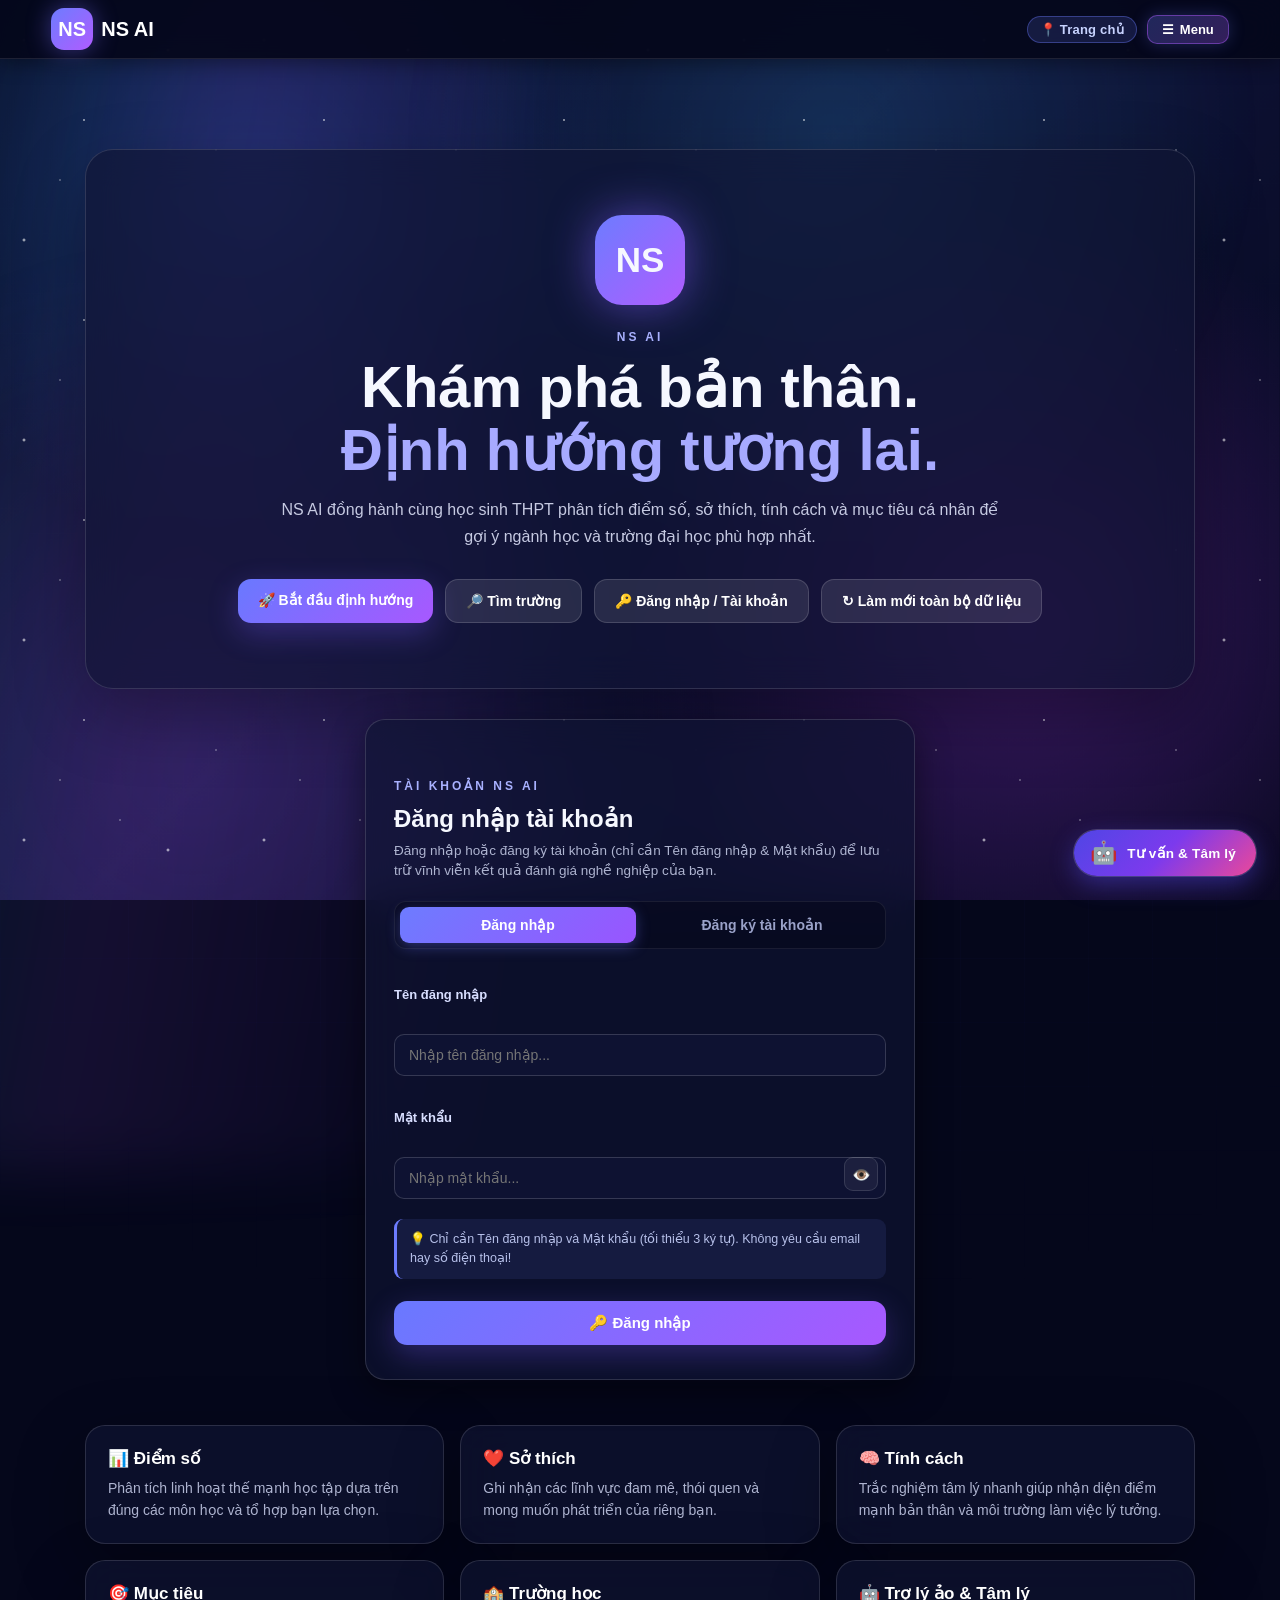
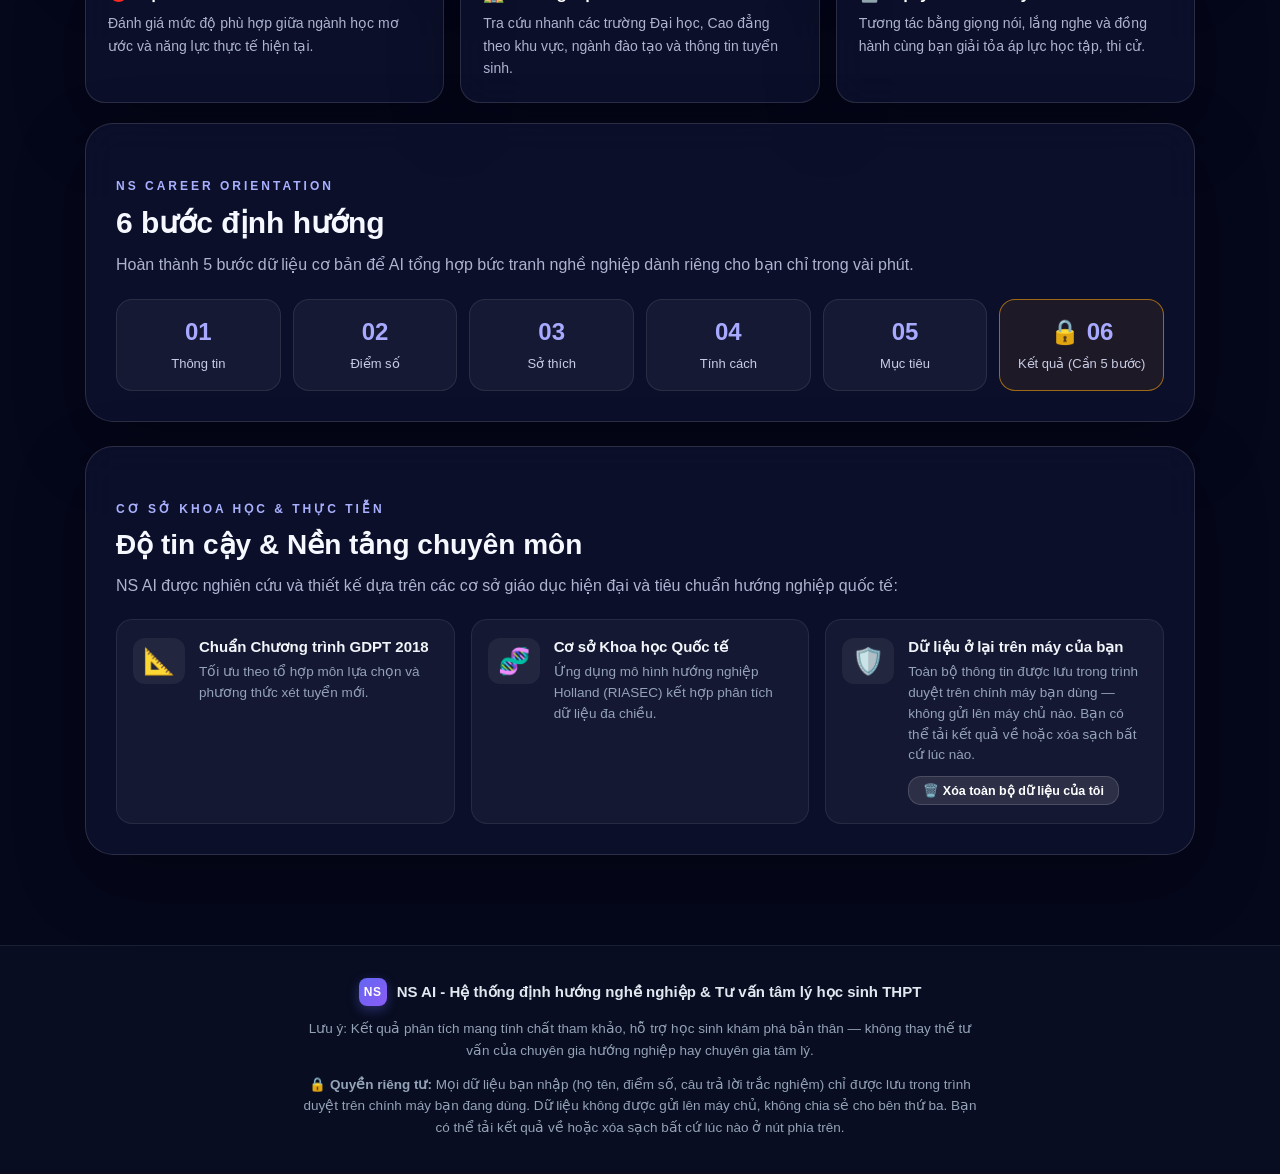
==== commit f44982f7: "Add files via upload" ====
--- a/index.html
+++ b/index.html
@@ -9,7 +9,9 @@
 </head>
 
 <body>
-  <div class="stars"></div>
+  <div class="bg-grid"></div>
+<div class="bg-beam"></div>
+<div class="stars"></div>
 
   <header class="topbar">
     <a class="brand" href="index.html"><span>NS</span> NS AI</a>
--- a/style.css
+++ b/style.css
@@ -5100,3 +5100,261 @@
     font-size: 12.2px;
   }
 }
+
+/* ============================================================
+   NỀN ĐỘNG: AURORA + LƯỚI CHUYỂN ĐỘNG + SAO TRÔI
+   Chỉ dùng CSS thuần, không tải thêm ảnh, không chặn tương tác.
+   Tắt hoàn toàn khi người dùng bật "giảm chuyển động" hoặc khi in.
+   ============================================================ */
+
+body {
+  position: relative;
+}
+
+/* Hai lớp sáng lớn (aurora) trôi chậm phía sau */
+body:before {
+  animation: auroraShift 28s ease-in-out infinite alternate;
+  will-change: transform, opacity;
+}
+
+body:after {
+  background:
+    radial-gradient(circle at 65% 15%, rgba(56, 189, 248, 0.16) 0, transparent 38%),
+    radial-gradient(circle at 15% 85%, rgba(168, 85, 247, 0.16) 0, transparent 40%);
+  animation: auroraFloat 22s ease-in-out infinite alternate;
+  will-change: transform, opacity;
+}
+
+@keyframes auroraShift {
+  0%   { transform: scale(1) translate3d(0, 0, 0);      opacity: 1; }
+  50%  { transform: scale(1.12) translate3d(-2%, 1.5%, 0); opacity: 0.85; }
+  100% { transform: scale(1.05) translate3d(2%, -1.5%, 0); opacity: 1; }
+}
+
+@keyframes auroraFloat {
+  0%   { transform: translate3d(0, 0, 0) scale(1);        opacity: 0.75; }
+  50%  { transform: translate3d(3%, -2%, 0) scale(1.15);  opacity: 1; }
+  100% { transform: translate3d(-3%, 2%, 0) scale(1.05);  opacity: 0.8; }
+}
+
+/* Lưới mờ chuyển động — tạo cảm giác chiều sâu "bảng điều khiển" */
+.bg-grid {
+  position: fixed;
+  inset: -50%;
+  z-index: -3;
+  pointer-events: none;
+  opacity: 0.35;
+  background-image:
+    linear-gradient(rgba(99, 102, 241, 0.16) 1px, transparent 1px),
+    linear-gradient(90deg, rgba(99, 102, 241, 0.16) 1px, transparent 1px);
+  background-size: 64px 64px;
+  mask-image: radial-gradient(ellipse at center, #000 0%, transparent 72%);
+  -webkit-mask-image: radial-gradient(ellipse at center, #000 0%, transparent 72%);
+  animation: gridPan 40s linear infinite;
+  will-change: transform;
+}
+
+@keyframes gridPan {
+  from { transform: translate3d(0, 0, 0); }
+  to   { transform: translate3d(64px, 64px, 0); }
+}
+
+/* Sao trôi nhanh hơn + lấp lánh nhẹ */
+.stars {
+  opacity: 0.9;
+  animation: drift 25s linear infinite, twinkle 6s ease-in-out infinite alternate;
+}
+
+@keyframes twinkle {
+  from { opacity: 0.55; }
+  to   { opacity: 0.95; }
+}
+
+/* Vệt sáng quét ngang rất chậm cho phần đầu trang */
+.bg-beam {
+  position: fixed;
+  top: -30vh;
+  left: -20vw;
+  width: 60vw;
+  height: 160vh;
+  z-index: -2;
+  pointer-events: none;
+  background: linear-gradient(
+    100deg,
+    transparent 0%,
+    rgba(56, 189, 248, 0.07) 40%,
+    rgba(168, 85, 247, 0.10) 55%,
+    transparent 100%
+  );
+  filter: blur(30px);
+  animation: beamSweep 30s ease-in-out infinite;
+  will-change: transform;
+}
+
+@keyframes beamSweep {
+  0%   { transform: translate3d(-10%, 0, 0) rotate(-6deg); opacity: 0; }
+  15%  { opacity: 1; }
+  85%  { opacity: 1; }
+  100% { transform: translate3d(120%, 0, 0) rotate(-6deg); opacity: 0; }
+}
+
+/* Tôn trọng lựa chọn giảm chuyển động của người dùng */
+@media (prefers-reduced-motion: reduce) {
+  body:before,
+  body:after,
+  .bg-grid,
+  .stars,
+  .bg-beam,
+  .advice-card {
+    animation: none !important;
+  }
+  .bg-grid { opacity: 0.18; }
+}
+
+/* Khi in phiếu: nền trắng sạch, không hiệu ứng */
+@media print {
+  .bg-grid,
+  .bg-beam,
+  .stars { display: none !important; }
+  body:before,
+  body:after { display: none !important; }
+}
+
+/* ============================================================
+   THẺ LỜI KHUYÊN ĐẦU TRANG KẾT QUẢ
+   ============================================================ */
+
+.advice-card {
+  position: relative;
+  display: flex;
+  gap: 16px;
+  align-items: flex-start;
+  margin: 0 0 22px;
+  padding: 18px 22px;
+  border-radius: 18px;
+  background:
+    linear-gradient(135deg, rgba(16, 185, 129, 0.14), rgba(56, 189, 248, 0.10) 55%, rgba(168, 85, 247, 0.12));
+  border: 1px solid rgba(110, 231, 183, 0.35);
+  box-shadow: 0 12px 40px rgba(16, 185, 129, 0.12), inset 0 1px 0 rgba(255, 255, 255, 0.08);
+  overflow: hidden;
+  animation: adviceIn 0.6s cubic-bezier(0.22, 1, 0.36, 1) both;
+}
+
+/* Vệt sáng chạy dọc mép trái */
+.advice-card::before {
+  content: "";
+  position: absolute;
+  top: 0;
+  left: 0;
+  width: 4px;
+  height: 100%;
+  background: linear-gradient(180deg, #34d399, #22d3ee, #a855f7);
+  background-size: 100% 200%;
+  animation: adviceBar 4s ease-in-out infinite alternate;
+}
+
+/* Ánh sáng quét chéo rất nhẹ để thẻ "sống" */
+.advice-card::after {
+  content: "";
+  position: absolute;
+  top: -60%;
+  left: -40%;
+  width: 40%;
+  height: 220%;
+  background: linear-gradient(90deg, transparent, rgba(255, 255, 255, 0.06), transparent);
+  transform: rotate(18deg);
+  animation: adviceSheen 7s ease-in-out infinite;
+  pointer-events: none;
+}
+
+@keyframes adviceIn {
+  from { opacity: 0; transform: translateY(-10px); }
+  to   { opacity: 1; transform: translateY(0); }
+}
+
+@keyframes adviceBar {
+  from { background-position: 0 0%; }
+  to   { background-position: 0 100%; }
+}
+
+@keyframes adviceSheen {
+  0%, 55%   { transform: translateX(0) rotate(18deg); opacity: 0; }
+  65%       { opacity: 1; }
+  100%      { transform: translateX(420%) rotate(18deg); opacity: 0; }
+}
+
+.advice-icon {
+  flex: 0 0 auto;
+  font-size: 26px;
+  line-height: 1;
+  filter: drop-shadow(0 0 10px rgba(110, 231, 183, 0.5));
+  animation: adviceBob 3.5s ease-in-out infinite;
+}
+
+@keyframes adviceBob {
+  0%, 100% { transform: translateY(0) rotate(0deg); }
+  50%      { transform: translateY(-4px) rotate(-4deg); }
+}
+
+.advice-body { flex: 1 1 auto; min-width: 0; }
+
+.advice-label {
+  font-size: 11px;
+  font-weight: 800;
+  letter-spacing: 0.09em;
+  text-transform: uppercase;
+  color: #6ee7b7;
+  margin-bottom: 6px;
+}
+
+.advice-text {
+  font-size: 16px;
+  line-height: 1.6;
+  font-weight: 600;
+  color: #f1f5f9;
+  margin: 0;
+}
+
+.advice-text strong { color: #5eead4; }
+
+.advice-meta {
+  margin-top: 8px;
+  font-size: 12.5px;
+  color: #94a3b8;
+  display: flex;
+  gap: 14px;
+  flex-wrap: wrap;
+}
+
+.advice-meta span { white-space: nowrap; }
+
+@media (max-width: 640px) {
+  .advice-card { padding: 15px 16px; gap: 12px; border-radius: 14px; }
+  .advice-icon { font-size: 22px; }
+  .advice-text { font-size: 14.5px; }
+  .advice-meta { font-size: 11.8px; gap: 10px; }
+}
+
+/* ===== Dòng nhắc cố định: kết quả chỉ để tham khảo ===== */
+.note-you-decide {
+  margin-top: 12px;
+  padding: 11px 14px;
+  border-radius: 10px;
+  background: rgba(16, 185, 129, 0.10);
+  border: 1px solid rgba(110, 231, 183, 0.30);
+  border-left: 3px solid #34d399;
+  font-size: 12.8px;
+  line-height: 1.65;
+  color: #d1fae5;
+}
+
+.note-you-decide b { color: #6ee7b7; }
+
+@media print {
+  .note-you-decide {
+    background: #f0fdf4 !important;
+    border-color: #86efac !important;
+    color: #065f46 !important;
+  }
+  .note-you-decide b { color: #047857 !important; }
+}
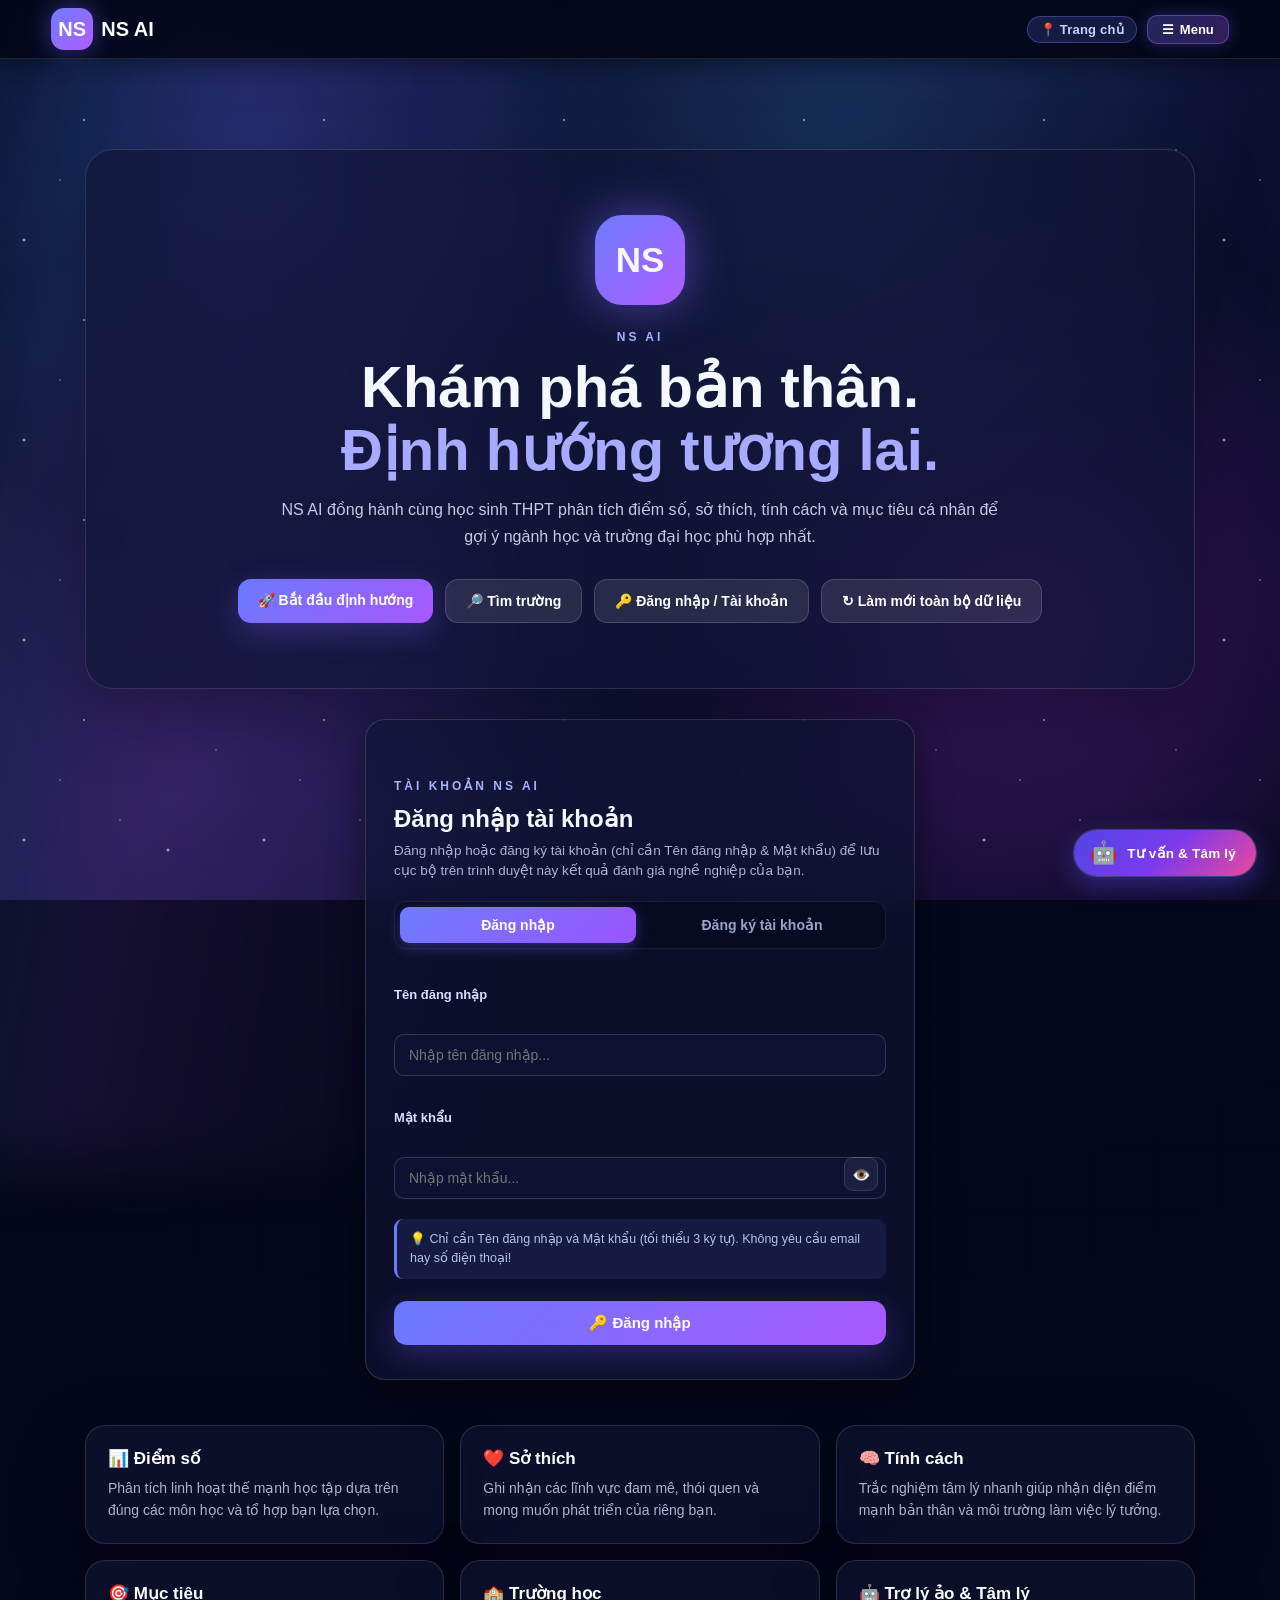
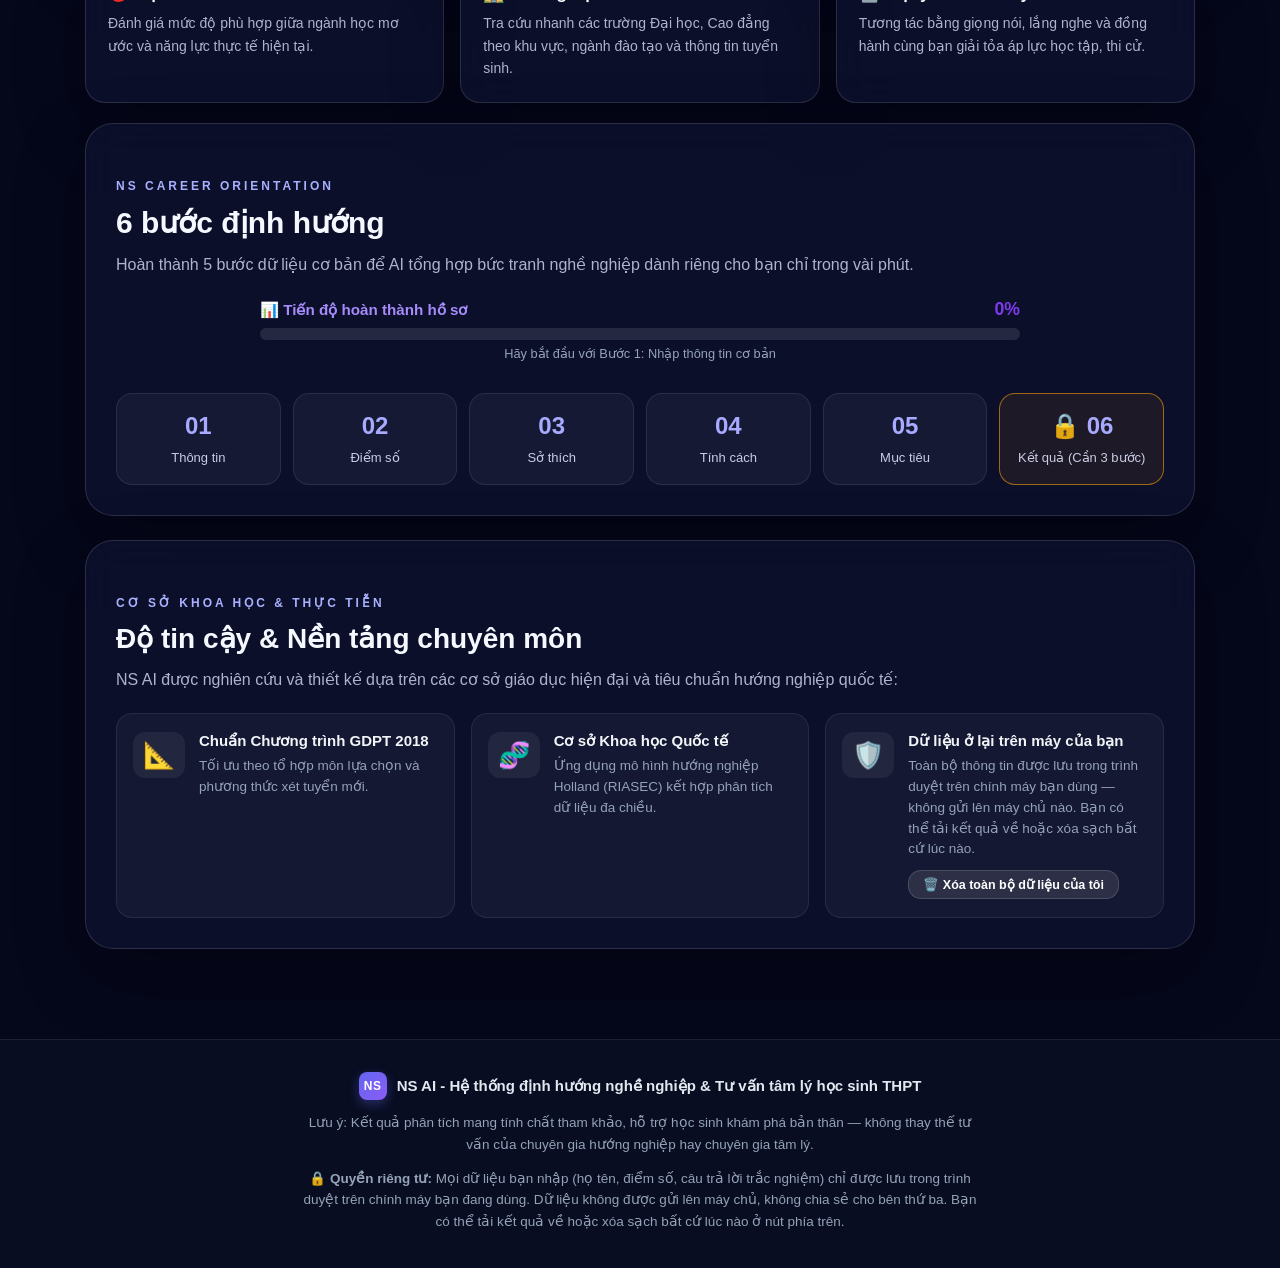
==== commit d9a6a892: "Add files via upload" ====
--- a/index.html
+++ b/index.html
@@ -17,11 +17,16 @@
     <a class="brand" href="index.html"><span>NS</span> NS AI</a>
     <nav>
       <a class="active" href="index.html">Trang chủ</a>
-      <a href="thongtin.html">Thông tin</a>
-      <a href="diemso.html">Điểm số</a>
-      <a href="sothich.html">Sở thích</a>
-      <a href="tinhcach.html">Tính cách</a>
-      <a href="muctieu.html">Mục tiêu</a>
+      <div class="nav-dropdown">
+        <button class="nav-dropdown-trigger">📊 Đánh giá năng lực ▾</button>
+        <div class="nav-dropdown-menu">
+          <a href="thongtin.html">📝 Bước 1: Thông tin</a>
+          <a href="diemso.html">📊 Bước 2: Điểm số</a>
+          <a href="sothich.html">❤️ Bước 3: Sở thích</a>
+          <a href="tinhcach.html">🧠 Bước 4: Tính cách</a>
+          <a href="muctieu.html">🎯 Bước 5: Mục tiêu</a>
+        </div>
+      </div>
       <a href="truonghoc.html">Trường học</a>
       <a href="ketqua.html">Kết quả</a>
       <a href="chatbot.html">Chatbot</a>
@@ -57,7 +62,7 @@
           <p class="eyebrow">TÀI KHOẢN NS AI</p>
           <h2 id="homeAuthTitle" style="font-size: 24px; margin: 6px 0 8px;">Đăng nhập tài khoản</h2>
           <p class="muted" style="margin: 0 0 16px; font-size: 13.5px; line-height: 1.5;">
-            Đăng nhập hoặc đăng ký tài khoản (chỉ cần Tên đăng nhập & Mật khẩu) để lưu trữ vĩnh viễn kết quả đánh giá
+            Đăng nhập hoặc đăng ký tài khoản (chỉ cần Tên đăng nhập & Mật khẩu) để lưu cục bộ trên trình duyệt này kết quả đánh giá
             nghề nghiệp của bạn.
           </p>
 
@@ -106,7 +111,7 @@
             <div>
               <h2 id="homeProfileUsername" style="font-size: 22px; margin: 0;">Tài khoản</h2>
               <p style="color: #4ade80; font-size: 13.5px; margin: 4px 0 0; font-weight: 500;">
-                ✅ Đang đăng nhập & Hồ sơ đã được đồng bộ an toàn
+                ✅ Đang đăng nhập & Hồ sơ đã được lưu cục bộ trên trình duyệt này (Local Profile)
               </p>
             </div>
           </div>
@@ -165,6 +170,19 @@
       <h2>6 bước định hướng</h2>
       <p class="muted" style="margin: -8px 0 22px;">Hoàn thành 5 bước dữ liệu cơ bản để AI tổng hợp bức tranh nghề
         nghiệp dành riêng cho bạn chỉ trong vài phút.</p>
+
+      <!-- Overall Progress Bar -->
+      <div id="overallProgressBar" style="max-width:800px;margin:0 auto 32px;padding:0 20px;display:none;">
+        <div style="display:flex;justify-content:space-between;align-items:center;margin-bottom:8px;">
+          <span style="color:#a78bfa;font-weight:600;font-size:0.95rem;">📊 Tiến độ hoàn thành hồ sơ</span>
+          <span id="progressPercent" style="color:#7c3aed;font-weight:700;font-size:1.1rem;">0%</span>
+        </div>
+        <div style="background:rgba(255,255,255,0.1);border-radius:50px;height:12px;overflow:hidden;">
+          <div id="progressFill" style="height:100%;background:linear-gradient(90deg,#7c3aed,#06b6d4);border-radius:50px;width:0%;transition:width 0.6s ease;"></div>
+        </div>
+        <p id="progressNote" style="color:#94a3b8;font-size:0.8rem;margin-top:6px;text-align:center;"></p>
+      </div>
+
       <div class="process-grid">
         <a href="thongtin.html"><strong>01</strong><span>Thông tin</span></a>
         <a href="diemso.html"><strong>02</strong><span>Điểm số</span></a>
@@ -357,7 +375,7 @@
       const loggedInBox = document.getElementById('homeAuthLoggedIn');
       if (!loggedOutBox || !loggedInBox) return;
 
-      const current = typeof getCurrentUser === 'function' ? getCurrentUser() : null;
+      const current = (typeof getCurrentUser === 'function' ? getCurrentUser() : null) || localStorage.getItem('ns_current_user');
       if (current) {
         loggedOutBox.style.display = 'none';
         loggedInBox.style.display = 'block';
--- a/style.css
+++ b/style.css
@@ -237,6 +237,39 @@
     color:white;
 }
 
+/* Dropdown Nav */
+.nav-dropdown { position: relative; display: inline-block; }
+.nav-dropdown-trigger {
+  background: none; border: none; color: inherit; font: inherit;
+  cursor: pointer; padding: 8px 12px; display: flex; align-items: center; gap: 6px;
+  border-radius: 8px; transition: background 0.2s;
+}
+.nav-dropdown-trigger:hover { background: rgba(255,255,255,0.1); }
+.nav-dropdown-menu {
+  display: none; position: absolute; top: 100%; left: 0;
+  background: rgba(15,15,30,0.97); border: 1px solid rgba(255,255,255,0.15);
+  border-radius: 12px; min-width: 200px; padding: 8px 0;
+  box-shadow: 0 8px 32px rgba(0,0,0,0.4); z-index: 1000;
+  animation: fadeInDown 0.2s ease;
+}
+.nav-dropdown:hover .nav-dropdown-menu,
+.nav-dropdown.open .nav-dropdown-menu { display: block; }
+.nav-dropdown-menu a {
+  display: block; padding: 10px 16px; color: rgba(255,255,255,0.85);
+  text-decoration: none; font-size: 0.9rem; transition: background 0.15s;
+}
+.nav-dropdown-menu a:hover { background: rgba(124,58,237,0.3); color: #fff; }
+.nav-dropdown-menu a.active { color: #a78bfa; font-weight: 600; }
+.nav-dropdown-menu .step-badge {
+  font-size: 0.75rem; margin-left: 6px; opacity: 0.6;
+}
+@keyframes fadeInDown { from { opacity:0; transform:translateY(-8px); } to { opacity:1; transform:translateY(0); } }
+/* Mobile dropdown */
+@media (max-width: 768px) {
+  .nav-dropdown { width: 100%; }
+  .nav-dropdown-menu { position: static; box-shadow: none; border: none; background: rgba(255,255,255,0.05); border-radius: 8px; }
+}
+
 
 /* ================= HERO ================= */
 
@@ -1403,6 +1436,357 @@
 
 .school-location{
     color:#aeb4d0;
+}
+
+/* ================= TRUONG HOC 2 TABS & ADVANCED FILTERING ================= */
+.school-tabs {
+    display: flex;
+    gap: 12px;
+    margin: 20px 0 24px;
+    border-bottom: 1px solid rgba(255,255,255,0.12);
+    padding-bottom: 14px;
+    flex-wrap: wrap;
+}
+
+.school-tab-btn {
+    background: rgba(255,255,255,0.06);
+    border: 1px solid rgba(255,255,255,0.15);
+    color: #cbd5e1;
+    padding: 12px 22px;
+    border-radius: 14px;
+    font-weight: 600;
+    font-size: 15px;
+    cursor: pointer;
+    transition: all 0.25s ease;
+    display: inline-flex;
+    align-items: center;
+    gap: 8px;
+    font-family: inherit;
+}
+
+.school-tab-btn:hover {
+    background: rgba(255,255,255,0.12);
+    color: #ffffff;
+    transform: translateY(-1px);
+    border-color: rgba(167, 139, 250, 0.4);
+}
+
+.school-tab-btn.active {
+    background: linear-gradient(135deg, rgba(124, 58, 237, 0.4), rgba(79, 70, 229, 0.4));
+    border-color: #a78bfa;
+    color: #ffffff;
+    box-shadow: 0 4px 20px rgba(124, 58, 237, 0.35);
+}
+
+.search-bar-wrap {
+    position: relative;
+    margin-bottom: 16px;
+}
+
+.search-bar-wrap input {
+    width: 100%;
+    padding: 14px 44px 14px 46px;
+    border-radius: 14px;
+    background: rgba(15, 23, 42, 0.85);
+    border: 1.5px solid rgba(124, 58, 237, 0.35);
+    color: #ffffff;
+    font-size: 15px;
+    font-family: inherit;
+    box-shadow: 0 4px 24px rgba(0, 0, 0, 0.3);
+    transition: all 0.2s ease;
+}
+
+.search-bar-wrap input:focus {
+    outline: none;
+    border-color: #a78bfa;
+    box-shadow: 0 0 0 3px rgba(124, 58, 237, 0.25), 0 4px 24px rgba(0, 0, 0, 0.4);
+}
+
+.search-bar-icon {
+    position: absolute;
+    left: 16px;
+    top: 50%;
+    transform: translateY(-50%);
+    font-size: 18px;
+    pointer-events: none;
+    opacity: 0.75;
+}
+
+.search-bar-clear {
+    position: absolute;
+    right: 14px;
+    top: 50%;
+    transform: translateY(-50%);
+    background: rgba(255,255,255,0.1);
+    border: none;
+    color: #94a3b8;
+    width: 24px;
+    height: 24px;
+    border-radius: 50%;
+    display: inline-flex;
+    align-items: center;
+    justify-content: center;
+    cursor: pointer;
+    font-size: 13px;
+    transition: all 0.2s ease;
+}
+
+.search-bar-clear:hover {
+    background: rgba(255,255,255,0.25);
+    color: #fff;
+}
+
+.school-filter-panel {
+    display: grid;
+    grid-template-columns: repeat(auto-fit, minmax(200px, 1fr));
+    gap: 14px;
+    margin-bottom: 20px;
+    padding: 16px 18px;
+    background: rgba(255, 255, 255, 0.035);
+    border: 1px solid rgba(255, 255, 255, 0.08);
+    border-radius: 16px;
+}
+
+.school-filter-group label {
+    font-size: 12.5px;
+    font-weight: 600;
+    color: #94a3b8;
+    margin-bottom: 6px;
+    display: block;
+    letter-spacing: 0.3px;
+}
+
+.school-filter-group select {
+    width: 100%;
+    padding: 10px 14px;
+    border-radius: 10px;
+    background: rgba(15, 23, 42, 0.85);
+    border: 1px solid rgba(255, 255, 255, 0.16);
+    color: #f1f5f9;
+    font-size: 13.5px;
+    font-family: inherit;
+    cursor: pointer;
+    transition: border-color 0.2s;
+}
+
+.school-filter-group select:focus {
+    outline: none;
+    border-color: #a78bfa;
+}
+
+.school-results-header {
+    display: flex;
+    justify-content: space-between;
+    align-items: center;
+    flex-wrap: wrap;
+    gap: 12px;
+    margin-bottom: 18px;
+    padding: 10px 16px;
+    background: rgba(255, 255, 255, 0.04);
+    border-radius: 12px;
+    border: 1px solid rgba(255, 255, 255, 0.07);
+    font-size: 13.5px;
+    color: #cbd5e1;
+}
+
+.btn-reset-filter {
+    background: rgba(255, 255, 255, 0.08);
+    border: 1px solid rgba(255, 255, 255, 0.2);
+    color: #cbd5e1;
+    padding: 6px 14px;
+    border-radius: 8px;
+    font-size: 12.5px;
+    font-weight: 500;
+    cursor: pointer;
+    font-family: inherit;
+    transition: all 0.2s ease;
+    display: inline-flex;
+    align-items: center;
+    gap: 6px;
+}
+
+.btn-reset-filter:hover {
+    background: rgba(239, 68, 68, 0.2);
+    border-color: rgba(239, 68, 68, 0.4);
+    color: #fca5a5;
+}
+
+.school-card-header {
+    display: flex;
+    justify-content: space-between;
+    align-items: flex-start;
+    gap: 12px;
+    margin-bottom: 10px;
+}
+
+.school-badge-row {
+    display: flex;
+    gap: 6px;
+    flex-wrap: wrap;
+    margin: 8px 0;
+}
+
+.school-badge {
+    display: inline-flex;
+    align-items: center;
+    padding: 3px 9px;
+    border-radius: 999px;
+    font-size: 11.5px;
+    font-weight: 600;
+    letter-spacing: 0.2px;
+}
+
+.school-badge-primary {
+    background: rgba(124, 58, 237, 0.22);
+    color: #c4b5fd;
+    border: 1px solid rgba(124, 58, 237, 0.4);
+}
+
+.school-badge-success {
+    background: rgba(16, 185, 129, 0.2);
+    color: #6ee7b7;
+    border: 1px solid rgba(16, 185, 129, 0.35);
+}
+
+.school-badge-warning {
+    background: rgba(245, 158, 11, 0.2);
+    color: #fde047;
+    border: 1px solid rgba(245, 158, 11, 0.35);
+}
+
+.school-badge-info {
+    background: rgba(6, 182, 212, 0.2);
+    color: #67e8f9;
+    border: 1px solid rgba(6, 182, 212, 0.35);
+}
+
+.school-badge-rank {
+    background: linear-gradient(135deg, rgba(234, 179, 8, 0.25), rgba(245, 158, 11, 0.25));
+    color: #fef08a;
+    border: 1px solid rgba(234, 179, 8, 0.5);
+    font-weight: 700;
+}
+
+.school-bookmark-btn {
+    background: rgba(255, 255, 255, 0.08);
+    border: 1px solid rgba(255, 255, 255, 0.2);
+    color: #fde047;
+    padding: 6px 12px;
+    border-radius: 10px;
+    font-size: 12px;
+    font-weight: 600;
+    cursor: pointer;
+    font-family: inherit;
+    transition: all 0.2s ease;
+    white-space: nowrap;
+    display: inline-flex;
+    align-items: center;
+    gap: 6px;
+    flex-shrink: 0;
+}
+
+.school-bookmark-btn:hover {
+    background: rgba(245, 158, 11, 0.22);
+    border-color: rgba(245, 158, 11, 0.6);
+    transform: translateY(-1px);
+    box-shadow: 0 4px 12px rgba(245, 158, 11, 0.2);
+}
+
+.school-bookmark-btn.bookmarked {
+    background: linear-gradient(135deg, rgba(245, 158, 11, 0.35), rgba(217, 119, 6, 0.35));
+    border-color: #f59e0b;
+    color: #fef08a;
+    box-shadow: 0 0 14px rgba(245, 158, 11, 0.4);
+}
+
+.school-pagination {
+    display: flex;
+    justify-content: center;
+    align-items: center;
+    gap: 6px;
+    margin: 32px 0 16px;
+    flex-wrap: wrap;
+}
+
+.page-btn {
+    padding: 8px 14px;
+    background: rgba(255, 255, 255, 0.06);
+    border: 1px solid rgba(255, 255, 255, 0.16);
+    color: #e2e8f0;
+    border-radius: 10px;
+    font-size: 13px;
+    font-weight: 600;
+    cursor: pointer;
+    font-family: inherit;
+    transition: all 0.2s ease;
+    min-width: 38px;
+    display: inline-flex;
+    align-items: center;
+    justify-content: center;
+}
+
+.page-btn:hover:not(:disabled) {
+    background: rgba(124, 58, 237, 0.3);
+    border-color: #a78bfa;
+    color: #ffffff;
+    transform: translateY(-1px);
+}
+
+.page-btn.active {
+    background: linear-gradient(135deg, #7c3aed, #4f46e5);
+    border-color: #a78bfa;
+    color: #ffffff;
+    box-shadow: 0 0 14px rgba(124, 58, 237, 0.5);
+}
+
+.page-btn:disabled {
+    opacity: 0.35;
+    cursor: not-allowed;
+    border-color: rgba(255, 255, 255, 0.08);
+}
+
+.page-ellipsis {
+    color: #64748b;
+    padding: 0 4px;
+    font-size: 14px;
+}
+
+.school-loading-state,
+.school-empty-state {
+    text-align: center;
+    padding: 48px 24px;
+    background: rgba(255, 255, 255, 0.025);
+    border-radius: 20px;
+    border: 1.5px dashed rgba(255, 255, 255, 0.14);
+    margin: 20px 0;
+}
+
+.school-spinner {
+    width: 38px;
+    height: 38px;
+    border: 3.5px solid rgba(124, 58, 237, 0.2);
+    border-top-color: #a78bfa;
+    border-radius: 50%;
+    animation: spin 0.8s linear infinite;
+    margin: 0 auto 16px;
+}
+
+@keyframes spin {
+    to { transform: rotate(360deg); }
+}
+
+@media (max-width: 768px) {
+    .school-filter-panel {
+        grid-template-columns: 1fr;
+        padding: 14px;
+    }
+    .school-card-header {
+        flex-direction: column;
+        align-items: flex-start;
+    }
+    .school-bookmark-btn {
+        align-self: flex-start;
+    }
 }
 
 
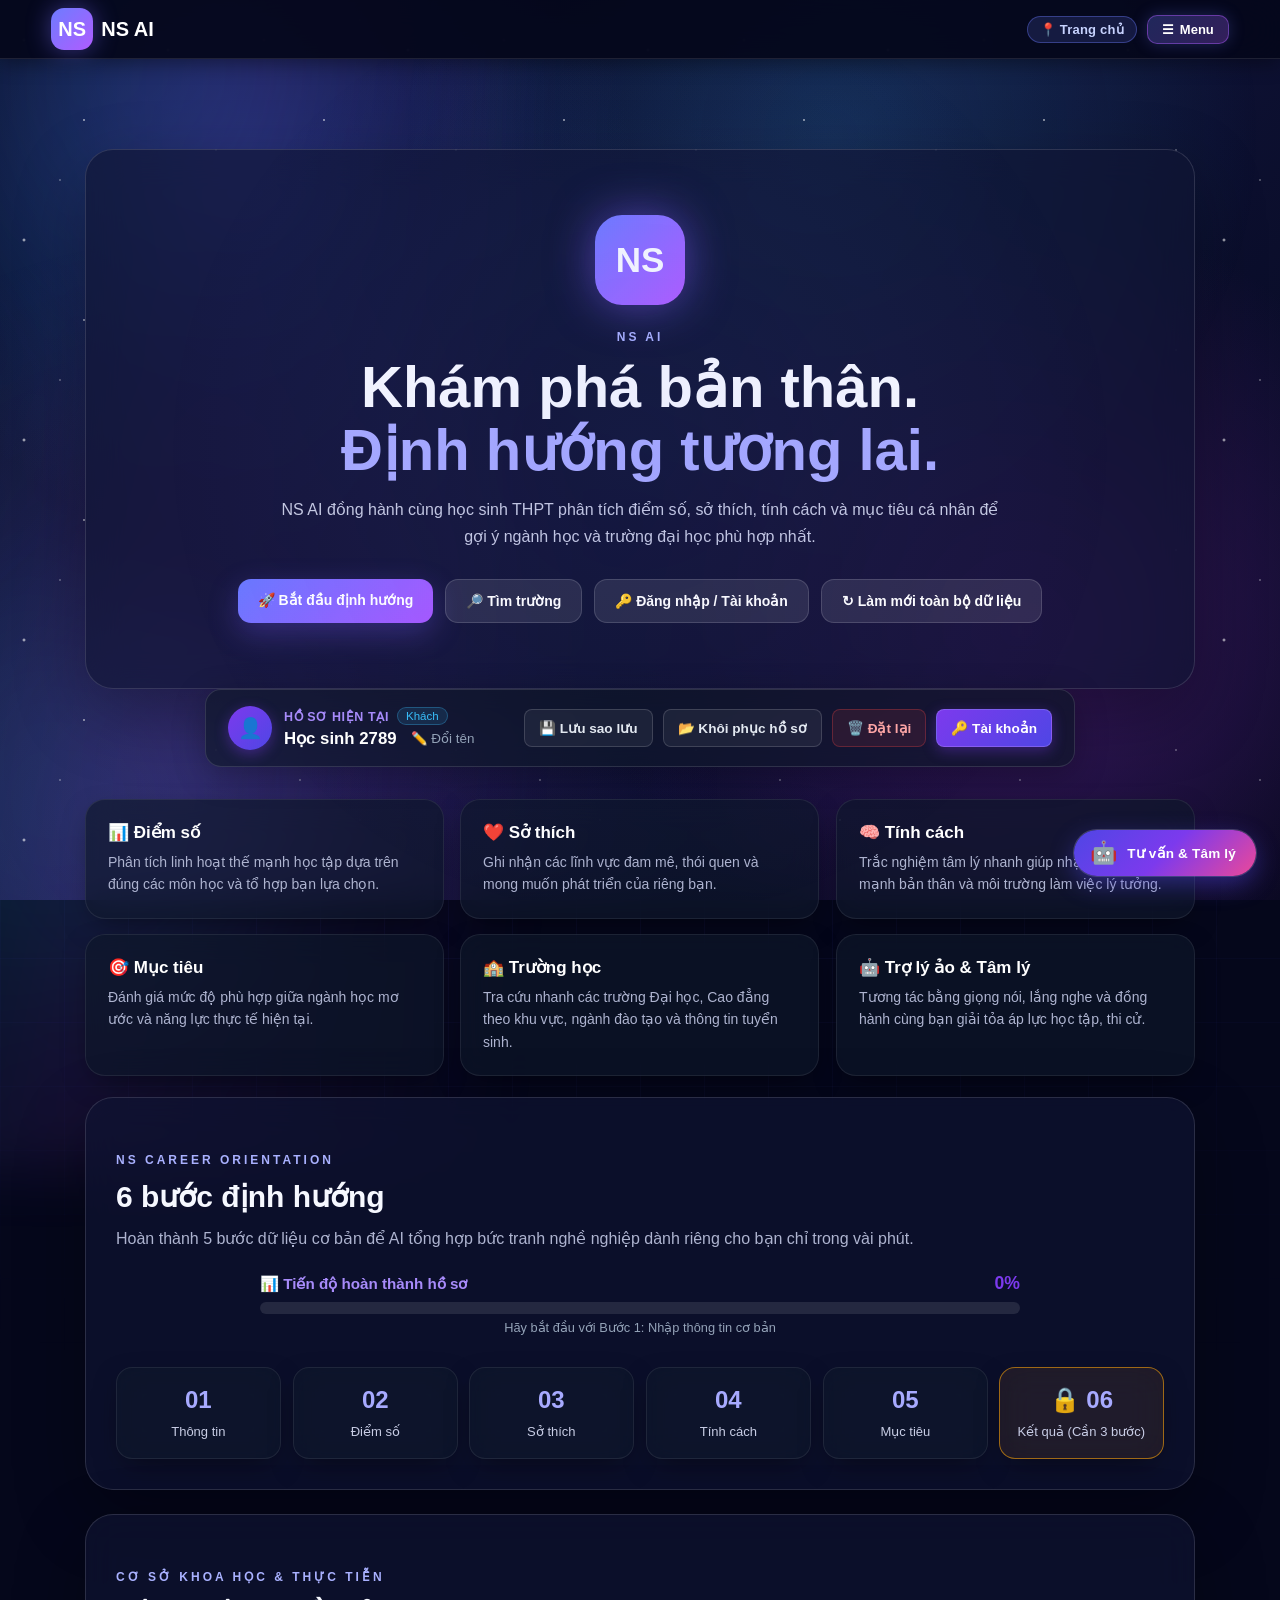
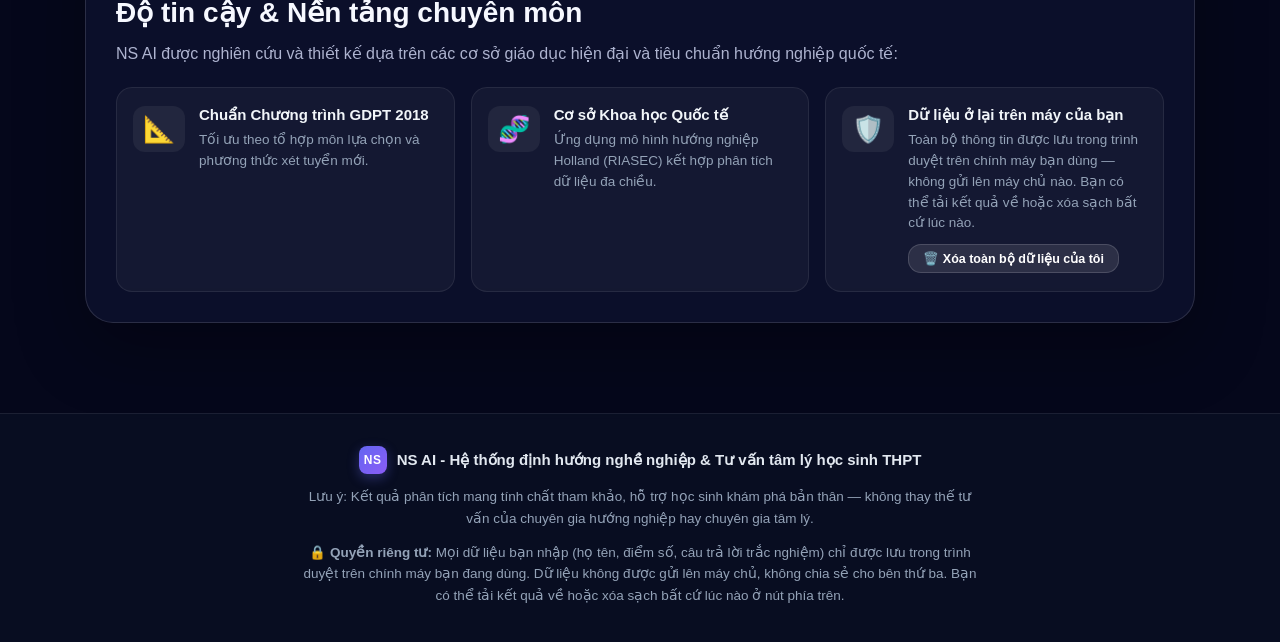
==== commit e4adc3cd: "Add files via upload" ====
--- a/index.html
+++ b/index.html
@@ -53,88 +53,43 @@
       </div>
     </section>
 
-    <!-- PHẦN ĐĂNG NHẬP / TÀI KHOẢN TRÊN TRANG CHỦ -->
-    <section class="home-auth-section" id="homeAuthSection">
-      <div class="glass auth-card home-auth-card">
-
-        <!-- TRƯỜNG HỢP 1: KHI CHƯA ĐĂNG NHẬP -->
-        <div id="homeAuthLoggedOut" style="display: block;">
-          <p class="eyebrow">TÀI KHOẢN NS AI</p>
-          <h2 id="homeAuthTitle" style="font-size: 24px; margin: 6px 0 8px;">Đăng nhập tài khoản</h2>
-          <p class="muted" style="margin: 0 0 16px; font-size: 13.5px; line-height: 1.5;">
-            Đăng nhập hoặc đăng ký tài khoản (chỉ cần Tên đăng nhập & Mật khẩu) để lưu cục bộ trên trình duyệt này kết quả đánh giá
-            nghề nghiệp của bạn.
-          </p>
-
-          <div class="auth-tabs">
-            <button type="button" class="auth-tab active" id="homeTabLogin" onclick="switchHomeAuthTab('login')">
-              Đăng nhập
-            </button>
-            <button type="button" class="auth-tab" id="homeTabRegister" onclick="switchHomeAuthTab('register')">
-              Đăng ký tài khoản
-            </button>
-          </div>
-
-          <div id="homeAuthAlert" class="auth-alert" style="display: none;"></div>
-
-          <form class="auth-form" id="homeAuthForm" onsubmit="handleHomeAuthSubmit(event)">
-            <div class="form-group">
-              <label for="homeUsername">Tên đăng nhập</label>
-              <input type="text" id="homeUsername" placeholder="Nhập tên đăng nhập..." autocomplete="username" required>
+    <!-- THANH CÔNG CỤ HỒ SƠ & TÀI KHOẢN GỌN NHẸ (COMPACT AUTH TOOLBAR) -->
+    <section class="home-auth-section" id="homeAuthSection" style="width: 100%; max-width: 900px; margin: 0 auto 32px;">
+      <div class="glass home-auth-toolbar" style="display: flex; justify-content: space-between; align-items: center; flex-wrap: wrap; gap: 16px; width: 100%; padding: 16px 22px; border-radius: 16px; border: 1px solid rgba(255,255,255,0.12); background: rgba(15, 23, 42, 0.65); backdrop-filter: blur(12px); box-shadow: 0 8px 32px rgba(0,0,0,0.25); box-sizing: border-box;">
+        <!-- Left: User Profile Info & Quick Rename -->
+        <div class="home-auth-left" style="display: flex; align-items: center; gap: 12px; flex-wrap: wrap;">
+          <div style="width: 44px; height: 44px; border-radius: 50%; background: linear-gradient(135deg, #7c3aed, #4f46e5); display: flex; align-items: center; justify-content: center; font-size: 20px; box-shadow: 0 4px 14px rgba(124, 58, 237, 0.4); flex-shrink: 0;">
+            👤
+          </div>
+          <div>
+            <div style="display: flex; align-items: center; gap: 8px;">
+              <span style="font-size: 0.78rem; text-transform: uppercase; letter-spacing: 0.05em; color: #a78bfa; font-weight: 600;">Hồ sơ hiện tại</span>
+              <span id="homeUserBadge" style="font-size: 0.72rem; padding: 2px 8px; border-radius: 999px; background: rgba(56, 189, 248, 0.15); color: #38bdf8; border: 1px solid rgba(56, 189, 248, 0.3); font-weight: 500;">Khách</span>
             </div>
-
-            <div class="form-group">
-              <label for="homePassword">Mật khẩu</label>
-              <div class="pass-wrap">
-                <input type="password" id="homePassword" placeholder="Nhập mật khẩu..." autocomplete="current-password"
-                  required>
-                <button type="button" class="pass-toggle" data-target="homePassword" title="Hiện / ẩn mật khẩu"
-                  aria-label="Hiện hoặc ẩn mật khẩu">👁️</button>
-              </div>
+            <div style="display: flex; align-items: center; gap: 8px; margin-top: 3px;">
+              <h3 id="homeProfileUsername" style="font-size: 1.05rem; font-weight: 700; margin: 0; color: #fff; white-space: nowrap;">Học sinh</h3>
+              <button type="button" onclick="quickRenameProfile()" title="Đổi tên nhanh" style="background: none; border: none; cursor: pointer; color: #94a3b8; font-size: 0.84rem; padding: 2px 6px; border-radius: 6px; transition: 0.2s; display: inline-flex; align-items: center; gap: 3px;">
+                ✏️ Đổi tên
+              </button>
             </div>
-
-            <div class="auth-hint" id="homeAuthHint">
-              💡 Chỉ cần Tên đăng nhập và Mật khẩu (tối thiểu 3 ký tự). Không yêu cầu email hay số điện thoại!
-            </div>
-
-            <button type="submit" class="btn primary" id="homeSubmitBtn"
-              style="width: 100%; justify-content: center; padding: 13px; font-size: 15px; margin-top: 6px;">
-              🔑 Đăng nhập
-            </button>
-          </form>
-        </div>
-
-        <!-- TRƯỜNG HỢP 2: KHI ĐÃ ĐĂNG NHẬP -->
-        <div id="homeAuthLoggedIn" style="display: none;">
-          <div class="user-profile-header">
-            <div class="user-avatar-big">👤</div>
-            <div>
-              <h2 id="homeProfileUsername" style="font-size: 22px; margin: 0;">Tài khoản</h2>
-              <p style="color: #4ade80; font-size: 13.5px; margin: 4px 0 0; font-weight: 500;">
-                ✅ Đang đăng nhập & Hồ sơ đã được lưu cục bộ trên trình duyệt này (Local Profile)
-              </p>
-            </div>
-          </div>
-
-          <p class="muted" style="font-size: 13.5px; margin: 16px 0 20px; line-height: 1.5;">
-            Bạn đang sử dụng phiên làm việc được liên kết với tài khoản này. Mọi thay đổi về điểm số, sở thích, tính
-            cách và trường đại học sẽ được tự động cập nhật liên tục.
-          </p>
-
-          <div class="actions" style="display: flex; gap: 10px; flex-wrap: wrap;">
-            <a class="btn primary" href="ketqua.html" style="flex: 1; min-width: 180px; justify-content: center;">
-              📊 Xem kết quả phân tích
-            </a>
-            <a class="btn secondary" href="thongtin.html" style="flex: 1; min-width: 160px; justify-content: center;">
-              🚀 Cập nhật hồ sơ
-            </a>
-            <button type="button" class="btn secondary" onclick="logoutUser()"
-              style="color: #ff9d9d; border-color: rgba(255,100,100,0.3); min-width: 110px; justify-content: center;">
-              🚪 Đăng xuất
-            </button>
-          </div>
-        </div>
-
+          </div>
+        </div>
+
+        <!-- Right: Action Buttons (Save backup, Restore profile, Reset, Manage Account) -->
+        <div class="home-auth-right" style="display: flex; align-items: center; gap: 10px; flex-wrap: nowrap;">
+          <button type="button" onclick="exportProfile()" class="home-auth-btn" style="height: 38px; padding: 0 14px; font-size: 0.85rem; font-weight: 600; border-radius: 8px; display: inline-flex; align-items: center; justify-content: center; box-sizing: border-box; background: rgba(255,255,255,0.06); border: 1px solid rgba(255,255,255,0.15); color: #e2e8f0; cursor: pointer; white-space: nowrap; transition: 0.2s; gap: 6px;" title="Xuất file JSON sao lưu hồ sơ">
+            💾 Lưu sao lưu
+          </button>
+          <label class="home-auth-btn" style="height: 38px; padding: 0 14px; font-size: 0.85rem; font-weight: 600; border-radius: 8px; display: inline-flex; align-items: center; justify-content: center; box-sizing: border-box; background: rgba(255,255,255,0.06); border: 1px solid rgba(255,255,255,0.15); color: #e2e8f0; cursor: pointer; white-space: nowrap; transition: 0.2s; gap: 6px; margin: 0;" title="Nhập file JSON đã lưu">
+            📂 Khôi phục hồ sơ <input type="file" accept=".json" onchange="importProfile(event)" style="display: none;">
+          </label>
+          <button type="button" onclick="confirmResetProfile()" class="home-auth-btn" style="height: 38px; padding: 0 14px; font-size: 0.85rem; font-weight: 600; border-radius: 8px; display: inline-flex; align-items: center; justify-content: center; box-sizing: border-box; background: rgba(239, 68, 68, 0.1); border: 1px solid rgba(239, 68, 68, 0.3); color: #fca5a5; cursor: pointer; white-space: nowrap; transition: 0.2s; gap: 6px;" title="Xóa dữ liệu để làm lại từ đầu">
+            🗑️ Đặt lại
+          </button>
+          <a href="dangnhap.html" class="home-auth-btn" style="height: 38px; padding: 0 14px; font-size: 0.85rem; font-weight: 600; border-radius: 8px; display: inline-flex; align-items: center; justify-content: center; box-sizing: border-box; background: linear-gradient(135deg, #7c3aed, #4f46e5); border: 1px solid rgba(167, 139, 250, 0.4); color: #fff; text-decoration: none; white-space: nowrap; transition: 0.2s; gap: 6px; box-shadow: 0 4px 14px rgba(124, 58, 237, 0.35);" title="Đăng nhập hoặc đăng ký tài khoản">
+            🔑 Tài khoản
+          </a>
+        </div>
       </div>
     </section>
 
@@ -295,95 +250,30 @@
   <script src="main.js"></script>
 
   <script>
-    let homeCurrentTab = 'login';
-
-    function switchHomeAuthTab(tab) {
-      homeCurrentTab = tab;
-      const tabLogin = document.getElementById('homeTabLogin');
-      const tabRegister = document.getElementById('homeTabRegister');
-      const title = document.getElementById('homeAuthTitle');
-      const submitBtn = document.getElementById('homeSubmitBtn');
-      const alertBox = document.getElementById('homeAuthAlert');
-      const hint = document.getElementById('homeAuthHint');
-
-      if (alertBox) alertBox.style.display = 'none';
-
-      if (tab === 'login') {
-        if (tabLogin) tabLogin.classList.add('active');
-        if (tabRegister) tabRegister.classList.remove('active');
-        if (title) title.textContent = 'Đăng nhập tài khoản';
-        if (submitBtn) submitBtn.innerHTML = '🔑 Đăng nhập';
-        if (hint) hint.innerHTML = '💡 Chỉ cần Tên đăng nhập và Mật khẩu (tối thiểu 3 ký tự). Không yêu cầu email hay số điện thoại!';
-      } else {
-        if (tabLogin) tabLogin.classList.remove('active');
-        if (tabRegister) tabRegister.classList.add('active');
-        if (title) title.textContent = 'Đăng ký tài khoản mới';
-        if (submitBtn) submitBtn.innerHTML = '✨ Đăng ký ngay';
-        if (hint) hint.innerHTML = '✨ Đăng ký siêu tốc chỉ với 2 thông tin: <strong>Tên đăng nhập</strong> và <strong>Mật khẩu</strong>.';
-      }
-    }
-
-    function handleHomeAuthSubmit(e) {
-      e.preventDefault();
-      const u = (document.getElementById('homeUsername').value || '').trim();
-      const p = (document.getElementById('homePassword').value || '').trim();
-      const alertBox = document.getElementById('homeAuthAlert');
-
-      if (homeCurrentTab === 'login') {
-        const res = loginUser(u, p);
-        if (res.success) {
-          if (alertBox) {
-            alertBox.className = 'auth-alert success';
-            alertBox.textContent = res.message;
-            alertBox.style.display = 'block';
+    function renderHomeAuthState() {
+      const nameEl = document.getElementById('homeProfileUsername');
+      const badgeEl = document.getElementById('homeUserBadge');
+      if (!nameEl) return;
+
+      const current = (typeof getCurrentUser === 'function' ? getCurrentUser() : null) || 'Học sinh';
+      nameEl.textContent = current;
+
+      if (badgeEl) {
+        let isGuest = true;
+        try {
+          const raw = JSON.parse(localStorage.getItem('ns_current_user'));
+          if (raw && (raw.role === 'admin' || raw.role === 'user' || raw.isGuest === false)) {
+            isGuest = false;
           }
-          setTimeout(() => {
-            renderHomeAuthState();
-            if (typeof renderAuthTopbar === 'function') renderAuthTopbar();
-          }, 350);
-        } else {
-          if (alertBox) {
-            alertBox.className = 'auth-alert error';
-            alertBox.textContent = res.message;
-            alertBox.style.display = 'block';
-          }
+        } catch (e) {
+          // If stored as plain string and exists in ns_user_accounts, it's a registered user
+          const accounts = (typeof getAllAccounts === 'function') ? getAllAccounts() : {};
+          if (accounts && accounts[current]) isGuest = false;
         }
-      } else {
-        const res = registerUser(u, p);
-        if (res.success) {
-          if (alertBox) {
-            alertBox.className = 'auth-alert success';
-            alertBox.textContent = res.message;
-            alertBox.style.display = 'block';
-          }
-          setTimeout(() => {
-            renderHomeAuthState();
-            if (typeof renderAuthTopbar === 'function') renderAuthTopbar();
-          }, 450);
-        } else {
-          if (alertBox) {
-            alertBox.className = 'auth-alert error';
-            alertBox.textContent = res.message;
-            alertBox.style.display = 'block';
-          }
-        }
-      }
-    }
-
-    function renderHomeAuthState() {
-      const loggedOutBox = document.getElementById('homeAuthLoggedOut');
-      const loggedInBox = document.getElementById('homeAuthLoggedIn');
-      if (!loggedOutBox || !loggedInBox) return;
-
-      const current = (typeof getCurrentUser === 'function' ? getCurrentUser() : null) || localStorage.getItem('ns_current_user');
-      if (current) {
-        loggedOutBox.style.display = 'none';
-        loggedInBox.style.display = 'block';
-        const nameEl = document.getElementById('homeProfileUsername');
-        if (nameEl) nameEl.textContent = current;
-      } else {
-        loggedOutBox.style.display = 'block';
-        loggedInBox.style.display = 'none';
+        badgeEl.textContent = isGuest ? 'Khách' : 'Đã đăng nhập';
+        badgeEl.style.color = isGuest ? '#38bdf8' : '#4ade80';
+        badgeEl.style.borderColor = isGuest ? 'rgba(56, 189, 248, 0.3)' : 'rgba(74, 222, 128, 0.3)';
+        badgeEl.style.background = isGuest ? 'rgba(56, 189, 248, 0.12)' : 'rgba(74, 222, 128, 0.12)';
       }
     }
 
--- a/style.css
+++ b/style.css
@@ -1786,6 +1786,86 @@
     }
     .school-bookmark-btn {
         align-self: flex-start;
+    }
+}
+
+/* ================= HOME AUTH TOOLBAR ================= */
+.home-auth-section {
+    width: 100%;
+    max-width: 900px;
+    margin: 0 auto 32px;
+}
+
+.home-auth-toolbar {
+    display: flex;
+    justify-content: space-between;
+    align-items: center;
+    flex-wrap: wrap;
+    gap: 16px;
+    width: 100%;
+    box-sizing: border-box;
+}
+
+.home-auth-left {
+    display: flex;
+    align-items: center;
+    gap: 12px;
+    flex-wrap: wrap;
+}
+
+.home-auth-right {
+    display: flex;
+    align-items: center;
+    gap: 10px;
+    flex-wrap: nowrap;
+}
+
+.home-auth-btn {
+    height: 38px;
+    padding: 0 14px;
+    font-size: 0.85rem;
+    font-weight: 600;
+    border-radius: 8px;
+    display: inline-flex;
+    align-items: center;
+    justify-content: center;
+    box-sizing: border-box;
+    cursor: pointer;
+    font-family: inherit;
+    white-space: nowrap;
+    text-decoration: none;
+    transition: all 0.2s ease;
+    gap: 6px;
+}
+
+.home-auth-btn:hover {
+    transform: translateY(-1px);
+}
+
+@media (max-width: 900px) {
+    .home-auth-right {
+        flex-wrap: wrap;
+    }
+}
+
+@media (max-width: 768px) {
+    .home-auth-toolbar {
+        flex-direction: column;
+        align-items: flex-start;
+        gap: 14px;
+    }
+    .home-auth-left {
+        width: 100%;
+    }
+    .home-auth-right {
+        flex-wrap: wrap !important;
+        width: 100%;
+        justify-content: flex-start;
+        gap: 8px;
+    }
+    .home-auth-btn {
+        flex: 1 1 auto;
+        min-width: 130px;
     }
 }
 
@@ -3985,29 +4065,67 @@
 
 /* ================= IN / XUẤT HỒ SƠ PDF (@media print) ================= */
 @media print {
-    /* Ẩn hoàn toàn các thành phần tương tác & điều hướng không cần in */
+    @page {
+        size: A4 portrait;
+        margin: 12mm 15mm;
+    }
+
+    /* 1. Ẩn hoàn toàn các thành phần tương tác & điều hướng không cần in */
+    header,
+    nav,
     .topbar,
-    .stars,
+    .nav-dropdown,
+    #authTopbar,
+    footer,
+    .site-footer,
+    button,
+    .btn,
+    .print-btn,
+    #exportPdfBtnTop,
+    #exportPdfBtnBottom,
     .floating-chat-btn,
     .actions,
     .result-toolbar,
     .session-reset,
     .nav-auth-static,
-    .site-footer,
-    button,
     .banner-schools,
-    .account-status-banner {
+    .account-status-banner,
+    .disclaimer-transparency-box,
+    .orientation-stepper,
+    #stepGateLockedSection,
+    #resultProgressBanner,
+    .stars,
+    .bg-beam,
+    .bg-grid,
+    .aurora-orb-1,
+    .aurora-orb-2,
+    .aurora-orb-3,
+    #mouseSpotlightOverlay,
+    .btn-toggle-topbar,
+    .topbar-toggle-wrap {
         display: none !important;
     }
 
-    body {
+    /* 2. Hiển thị Header trang trọng bản in */
+    .print-official-header {
+        display: block !important;
+        margin-bottom: 20pt !important;
+    }
+
+    /* 3. Màu nền & font chữ toàn trang sạch, chuẩn in ấn giấy A4 */
+    html, body {
         background: #ffffff !important;
         color: #0f172a !important;
         font-family: -apple-system, BlinkMacSystemFont, "Segoe UI", Roboto, Helvetica, Arial, sans-serif !important;
-        font-size: 11pt !important;
-        line-height: 1.45 !important;
+        font-size: 10.5pt !important;
+        line-height: 1.5 !important;
         margin: 0 !important;
-        padding: 15mm !important;
+        padding: 0 !important;
+    }
+
+    body:before,
+    body:after {
+        display: none !important;
     }
 
     .page {
@@ -4024,18 +4142,22 @@
         box-shadow: none !important;
         backdrop-filter: none !important;
         padding: 0 !important;
+        margin: 0 !important;
+    }
+
+    h1, h2, h3, h4 {
+        color: #0f172a !important;
     }
 
     h1 {
-        color: #0f172a !important;
-        font-size: 20pt !important;
+        font-size: 18pt !important;
         margin: 0 0 8pt 0 !important;
-        border-bottom: 2pt solid #2563eb !important;
+        border-bottom: 2pt solid #4338ca !important;
         padding-bottom: 6pt !important;
     }
 
     .eyebrow {
-        color: #2563eb !important;
+        color: #4338ca !important;
         font-size: 9.5pt !important;
         font-weight: 700 !important;
         letter-spacing: 0.5px !important;
@@ -4043,63 +4165,41 @@
 
     .muted {
         color: #475569 !important;
-        font-size: 10.5pt !important;
+        font-size: 10pt !important;
         margin-bottom: 12pt !important;
     }
 
-    .best-match-banner {
+    /* 4. Khối tóm tắt hồ sơ học sinh */
+    .notice {
         background: #f8fafc !important;
-        border: 1.5pt solid #2563eb !important;
+        border: 1pt solid #cbd5e1 !important;
+        color: #1e293b !important;
+        border-radius: 6pt !important;
+        padding: 8pt 12pt !important;
+        margin-bottom: 14pt !important;
+    }
+
+    /* 5. Khối biểu đồ Radar & Bar Chart */
+    .analytics-charts-card,
+    #analyticsChartsContainer {
+        background: #ffffff !important;
+        border: 1pt solid #cbd5e1 !important;
         border-radius: 8pt !important;
         color: #0f172a !important;
         padding: 12pt !important;
-        margin: 12pt 0 !important;
-        page-break-inside: avoid;
-    }
-
-    .best-match-banner h2 {
-        color: #1e3a8a !important;
-        font-size: 16pt !important;
-    }
-
-    .best-match-banner h2 span {
-        color: #2563eb !important;
-    }
-
-    .reasoning-container {
-        border: 1pt solid #cbd5e1 !important;
-        border-radius: 8pt !important;
-        background: #ffffff !important;
-        padding: 12pt !important;
-        margin-bottom: 14pt !important;
-        page-break-inside: avoid;
-    }
-
-    .reasoning-title {
-        color: #0f172a !important;
-        font-size: 13pt !important;
-        font-weight: 700 !important;
-    }
-
-    .reasoning-card {
-        border: 1pt solid #e2e8f0 !important;
-        background: #f8fafc !important;
-        color: #334155 !important;
-        padding: 8pt !important;
-    }
-
-    .reasoning-card-title {
-        color: #1e293b !important;
-        font-weight: 700 !important;
-    }
-
-    .reasoning-conclusion-box {
-        background: #eff6ff !important;
-        border-left: 3pt solid #2563eb !important;
-        color: #1e3a8a !important;
-        padding: 8pt !important;
-    }
-
+        margin: 14pt 0 !important;
+        page-break-inside: avoid !important;
+        break-inside: avoid !important;
+        box-shadow: none !important;
+    }
+
+    canvas {
+        max-width: 100% !important;
+        page-break-inside: avoid !important;
+        break-inside: avoid !important;
+    }
+
+    /* 6. Thẻ ngành nghề kết quả */
     .result-card {
         border: 1pt solid #cbd5e1 !important;
         border-radius: 8pt !important;
@@ -4107,7 +4207,8 @@
         color: #1e293b !important;
         padding: 12pt !important;
         margin-bottom: 12pt !important;
-        page-break-inside: avoid;
+        page-break-inside: avoid !important;
+        break-inside: avoid !important;
         box-shadow: none !important;
     }
 
@@ -4117,10 +4218,11 @@
     }
 
     .fit-badge {
-        border: 1pt solid #2563eb !important;
-        color: #1e3a8a !important;
-        background: #eff6ff !important;
+        border: 1pt solid #4338ca !important;
+        color: #312e81 !important;
+        background: #eef2ff !important;
         font-size: 9.5pt !important;
+        font-weight: 700 !important;
     }
 
     .fit-progress-box {
@@ -4131,12 +4233,15 @@
 
     .fit-progress-box span {
         color: #0f172a !important;
-    }
-
-    .card-evidence-box {
+        font-weight: 600 !important;
+    }
+
+    .card-evidence-box,
+    .reasoning-card {
         background: #f8fafc !important;
         border: 1pt solid #e2e8f0 !important;
         color: #334155 !important;
+        padding: 8pt !important;
     }
 
     .combo-section {
@@ -4160,6 +4265,67 @@
 
     .school-inline-name {
         color: #0f172a !important;
+    }
+
+    /* 7. Lập luận phân tích & Lộ trình hành động */
+    .reasoning-container,
+    .expectation-gap-card,
+    .best-match-banner,
+    .action-plan-card,
+    .action-plan-step,
+    .school-rec-section,
+    .wishlist-group,
+    .advice-card {
+        border: 1pt solid #cbd5e1 !important;
+        border-radius: 8pt !important;
+        background: #ffffff !important;
+        color: #1e293b !important;
+        padding: 12pt !important;
+        margin-bottom: 14pt !important;
+        page-break-inside: avoid !important;
+        break-inside: avoid !important;
+        box-shadow: none !important;
+    }
+
+    .best-match-banner {
+        background: #f8fafc !important;
+        border: 1.5pt solid #4338ca !important;
+    }
+
+    .best-match-banner h2 {
+        color: #1e3a8a !important;
+        font-size: 15pt !important;
+    }
+
+    .school-rec-card,
+    .school-card {
+        border: 1pt solid #e2e8f0 !important;
+        background: #ffffff !important;
+        color: #1e293b !important;
+        page-break-inside: avoid !important;
+        break-inside: avoid !important;
+        box-shadow: none !important;
+        padding: 10pt !important;
+        margin-bottom: 8pt !important;
+    }
+
+    .school-rec-card h3,
+    .school-card h3 {
+        color: #0f172a !important;
+        font-size: 12pt !important;
+    }
+
+    .school-badge,
+    .school-bench-chip {
+        border: 0.75pt solid #cbd5e1 !important;
+        background: #f1f5f9 !important;
+        color: #334155 !important;
+    }
+
+    /* 8. Đảm bảo liên kết hiển thị văn bản sạch */
+    a {
+        color: #1e3a8a !important;
+        text-decoration: none !important;
     }
 }
 
@@ -5521,7 +5687,7 @@
   100% { transform: translate3d(-3%, 2%, 0) scale(1.05);  opacity: 0.8; }
 }
 
-/* Lưới mờ chuyển động — tạo cảm giác chiều sâu "bảng điều khiển" */
+/* ================= LƯỚI TỌA ĐỘ VIỀN MỜ & ÁNH SÁNG CỰC QUANG (AURORA MESH) ================= */
 .bg-grid {
   position: fixed;
   inset: -50%;
@@ -5532,15 +5698,89 @@
     linear-gradient(rgba(99, 102, 241, 0.16) 1px, transparent 1px),
     linear-gradient(90deg, rgba(99, 102, 241, 0.16) 1px, transparent 1px);
   background-size: 64px 64px;
-  mask-image: radial-gradient(ellipse at center, #000 0%, transparent 72%);
-  -webkit-mask-image: radial-gradient(ellipse at center, #000 0%, transparent 72%);
+  mask-image: radial-gradient(ellipse at center, black 40%, transparent 80%);
+  -webkit-mask-image: radial-gradient(ellipse at center, black 40%, transparent 80%);
   animation: gridPan 40s linear infinite;
+  transform: translate3d(0, 0, 0);
   will-change: transform;
 }
 
 @keyframes gridPan {
   from { transform: translate3d(0, 0, 0); }
   to   { transform: translate3d(64px, 64px, 0); }
+}
+
+/* 3 QUẦNG SÁNG CỰC QUANG (AURORA MESH GRADIENT) CHUYỂN ĐỘNG MƯỢT MÀ */
+@keyframes auroraFloat {
+  0%, 100% {
+    transform: translate3d(0, 0, 0) scale(1);
+  }
+  33% {
+    transform: translate3d(60px, -50px, 0) scale(1.15);
+  }
+  66% {
+    transform: translate3d(-50px, 40px, 0) scale(0.95);
+  }
+}
+
+/* Quầng 1: Tím Indigo (#6366f1) */
+.bg-beam::before,
+.aurora-orb-1 {
+  content: "";
+  position: fixed;
+  top: 10vh;
+  left: 10vw;
+  width: 500px;
+  height: 500px;
+  border-radius: 50%;
+  background: radial-gradient(circle, #6366f1 0%, transparent 70%);
+  filter: blur(90px);
+  opacity: 0.18;
+  pointer-events: none;
+  z-index: 0;
+  transform: translate3d(0, 0, 0);
+  will-change: transform;
+  animation: auroraFloat 24s ease-in-out infinite;
+}
+
+/* Quầng 2: Xanh Cyan (#06b6d4) */
+.bg-beam::after,
+.aurora-orb-2 {
+  content: "";
+  position: fixed;
+  bottom: 12vh;
+  right: 12vw;
+  width: 520px;
+  height: 520px;
+  border-radius: 50%;
+  background: radial-gradient(circle, #06b6d4 0%, transparent 70%);
+  filter: blur(90px);
+  opacity: 0.18;
+  pointer-events: none;
+  z-index: 0;
+  transform: translate3d(0, 0, 0);
+  will-change: transform;
+  animation: auroraFloat 28s ease-in-out infinite reverse;
+}
+
+/* Quầng 3: Xanh ngọc lục bảo (#10b981) */
+.bg-grid::before,
+.aurora-orb-3 {
+  content: "";
+  position: fixed;
+  top: 45vh;
+  left: 40vw;
+  width: 440px;
+  height: 440px;
+  border-radius: 50%;
+  background: radial-gradient(circle, #10b981 0%, transparent 70%);
+  filter: blur(90px);
+  opacity: 0.18;
+  pointer-events: none;
+  z-index: 0;
+  transform: translate3d(0, 0, 0);
+  will-change: transform;
+  animation: auroraFloat 32s ease-in-out infinite 4s;
 }
 
 /* Sao trôi nhanh hơn + lấp lánh nhẹ */
@@ -5572,6 +5812,7 @@
   );
   filter: blur(30px);
   animation: beamSweep 30s ease-in-out infinite;
+  transform: translate3d(0, 0, 0);
   will-change: transform;
 }
 
@@ -5580,6 +5821,38 @@
   15%  { opacity: 1; }
   85%  { opacity: 1; }
   100% { transform: translate3d(120%, 0, 0) rotate(-6deg); opacity: 0; }
+}
+
+/* ================= NÂNG CẤP GLASSMORPHISM & HOVER GLOW 60FPS ================= */
+.process-step,
+.process-grid a,
+.feature-card,
+.feature,
+a.feature,
+.card,
+.glass-card,
+.home-auth-toolbar {
+  background: rgba(15, 23, 42, 0.65);
+  backdrop-filter: blur(16px);
+  -webkit-backdrop-filter: blur(16px);
+  border: 1px solid rgba(255, 255, 255, 0.08);
+  box-shadow: 0 10px 30px -10px rgba(0, 0, 0, 0.5);
+  transition: transform 0.25s ease, border-color 0.25s ease, box-shadow 0.25s ease, background 0.25s ease;
+  transform: translate3d(0, 0, 0);
+  will-change: transform, box-shadow;
+}
+
+.process-step:hover,
+.process-grid a:hover,
+.feature-card:hover,
+.feature:hover,
+a.feature:hover,
+.card:hover,
+.glass-card:hover,
+.home-auth-toolbar:hover {
+  border-color: rgba(99, 102, 241, 0.4) !important;
+  box-shadow: 0 12px 35px -8px rgba(99, 102, 241, 0.25), 0 0 15px rgba(6, 182, 212, 0.15) !important;
+  transform: translateY(-3px) translate3d(0, 0, 0) !important;
 }
 
 /* Tôn trọng lựa chọn giảm chuyển động của người dùng */
